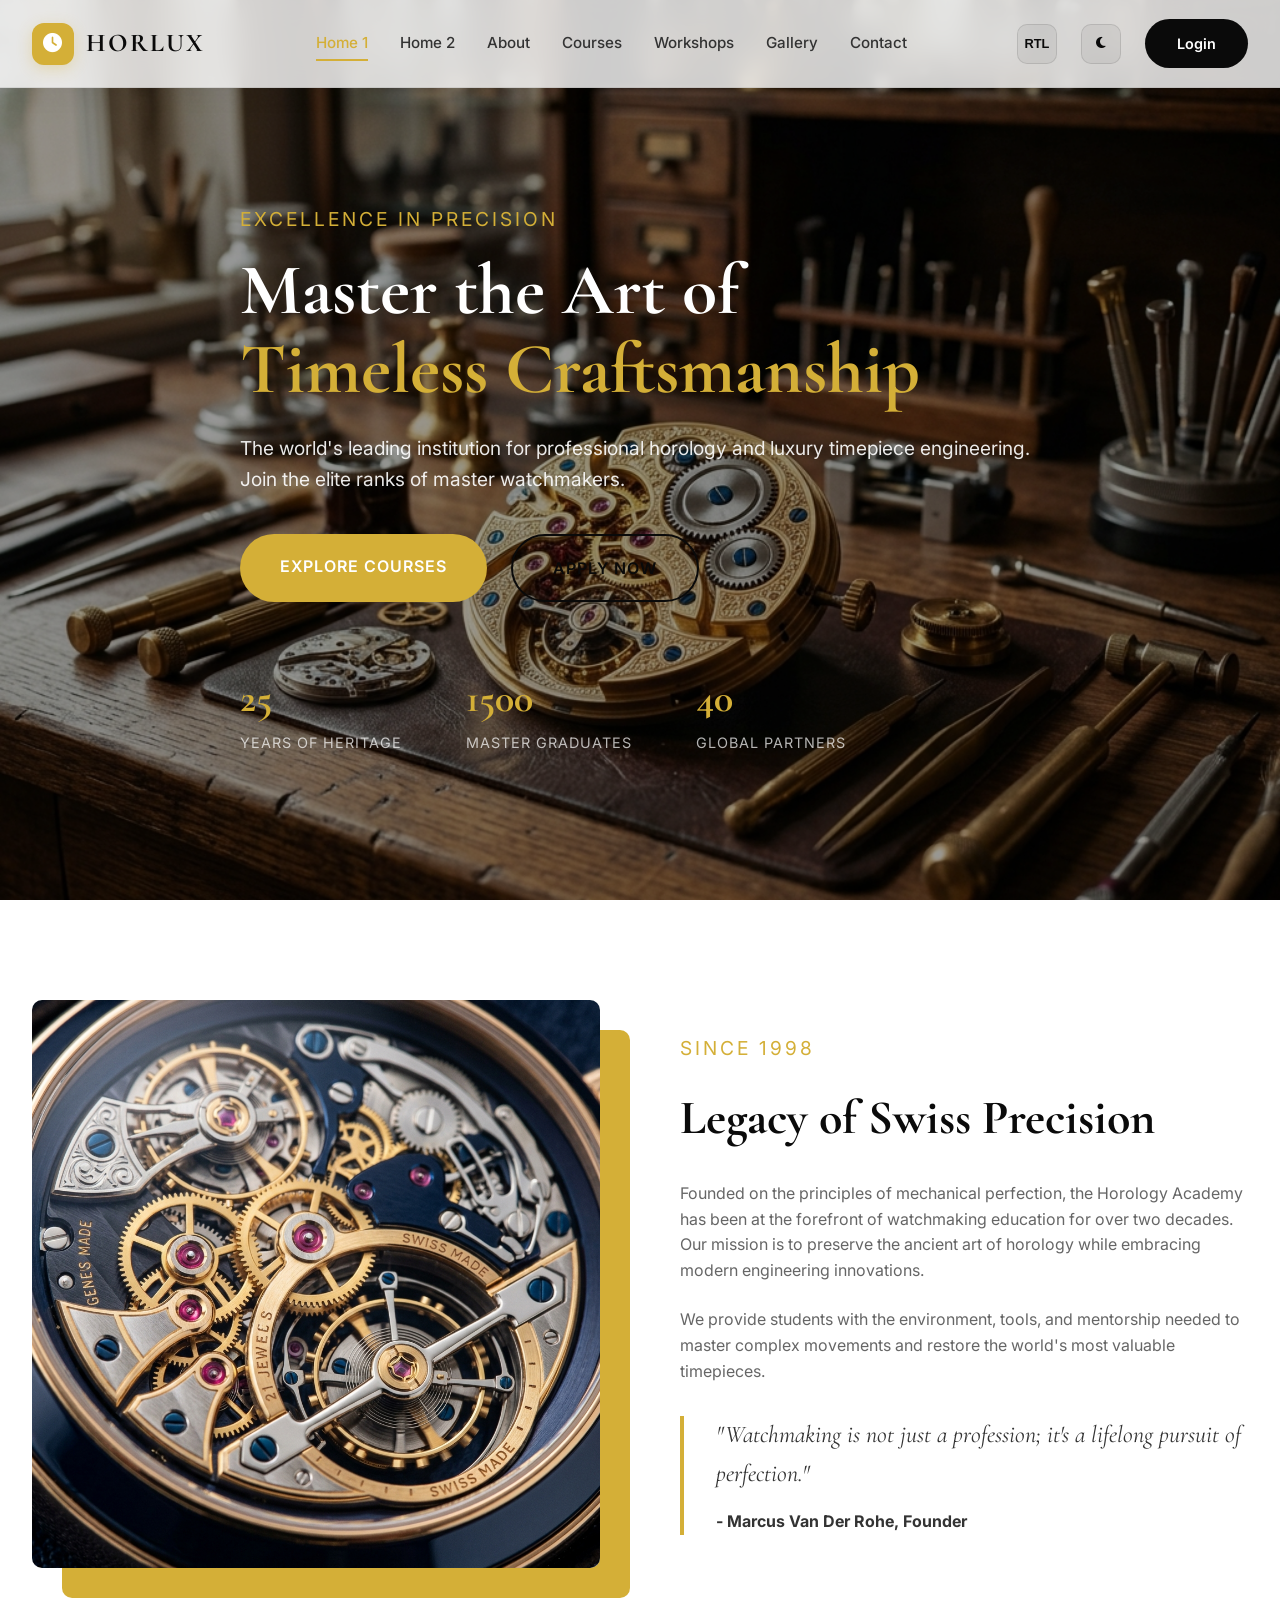
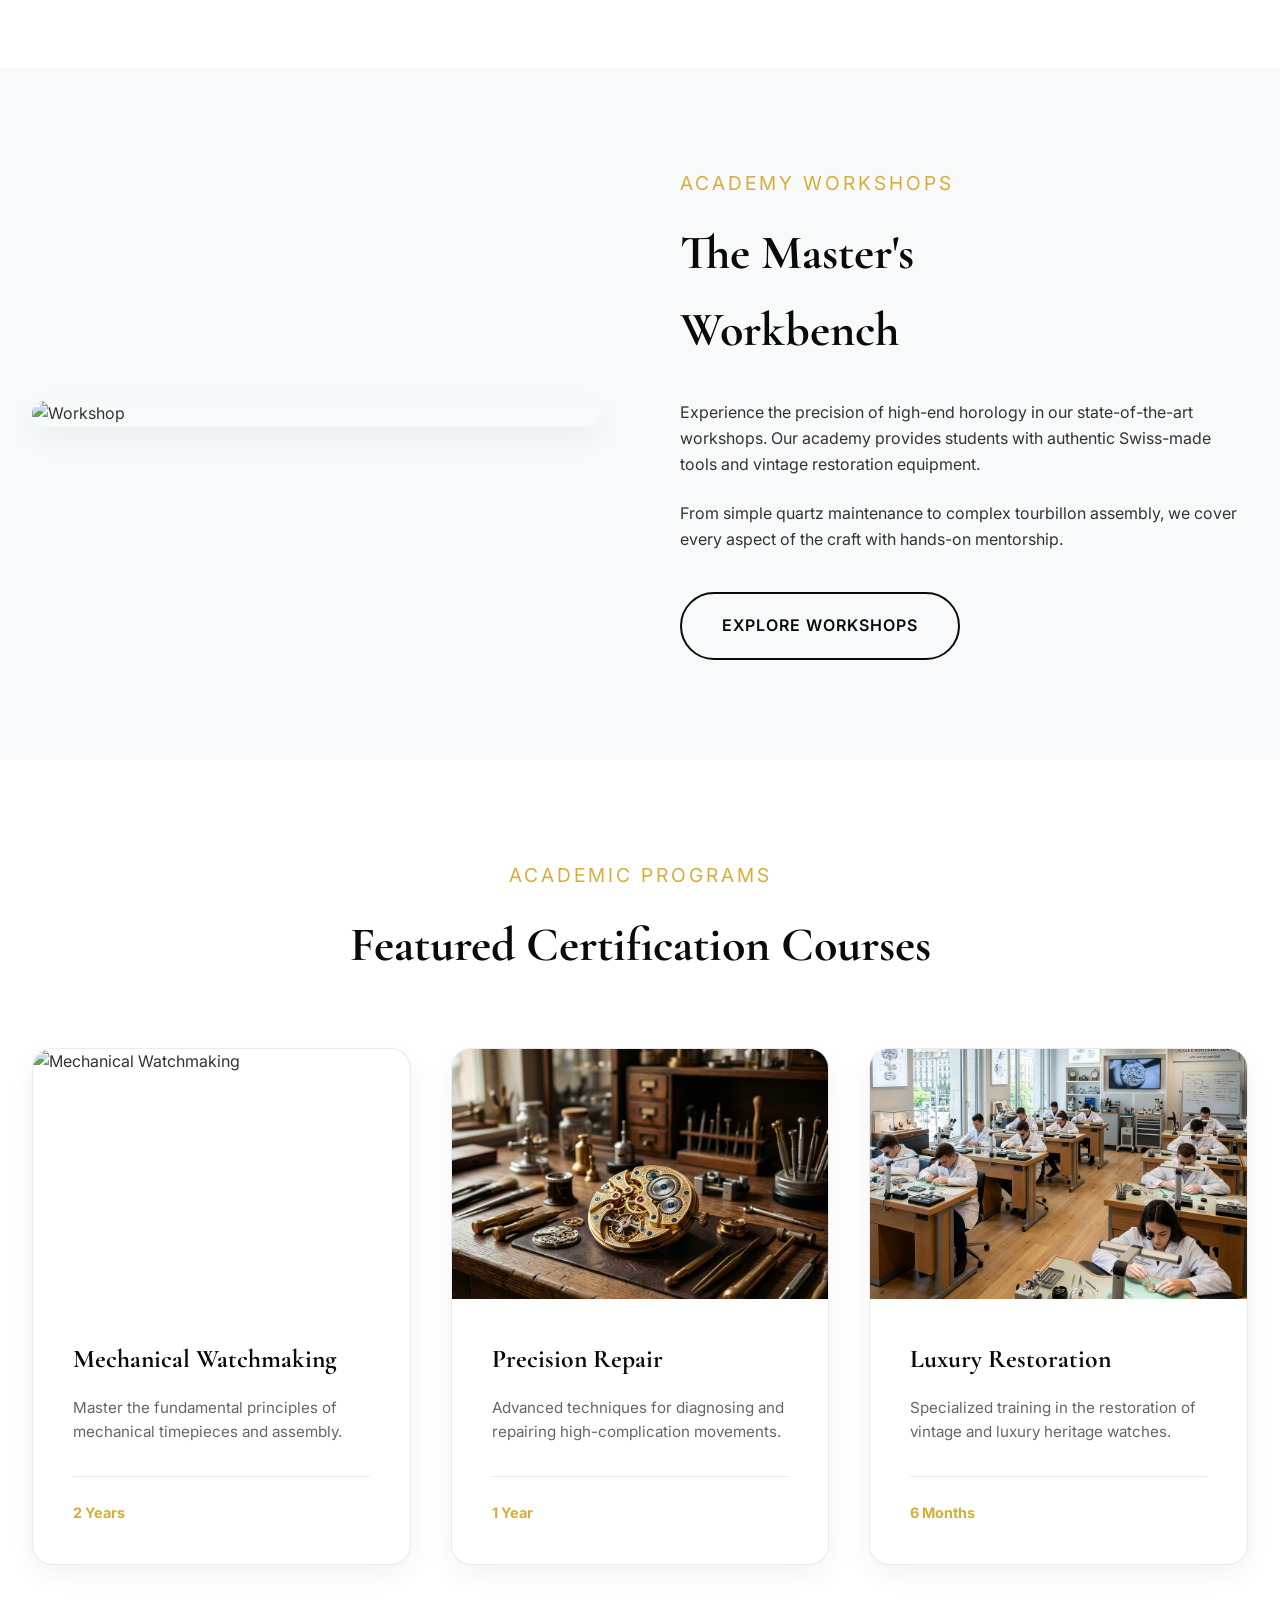
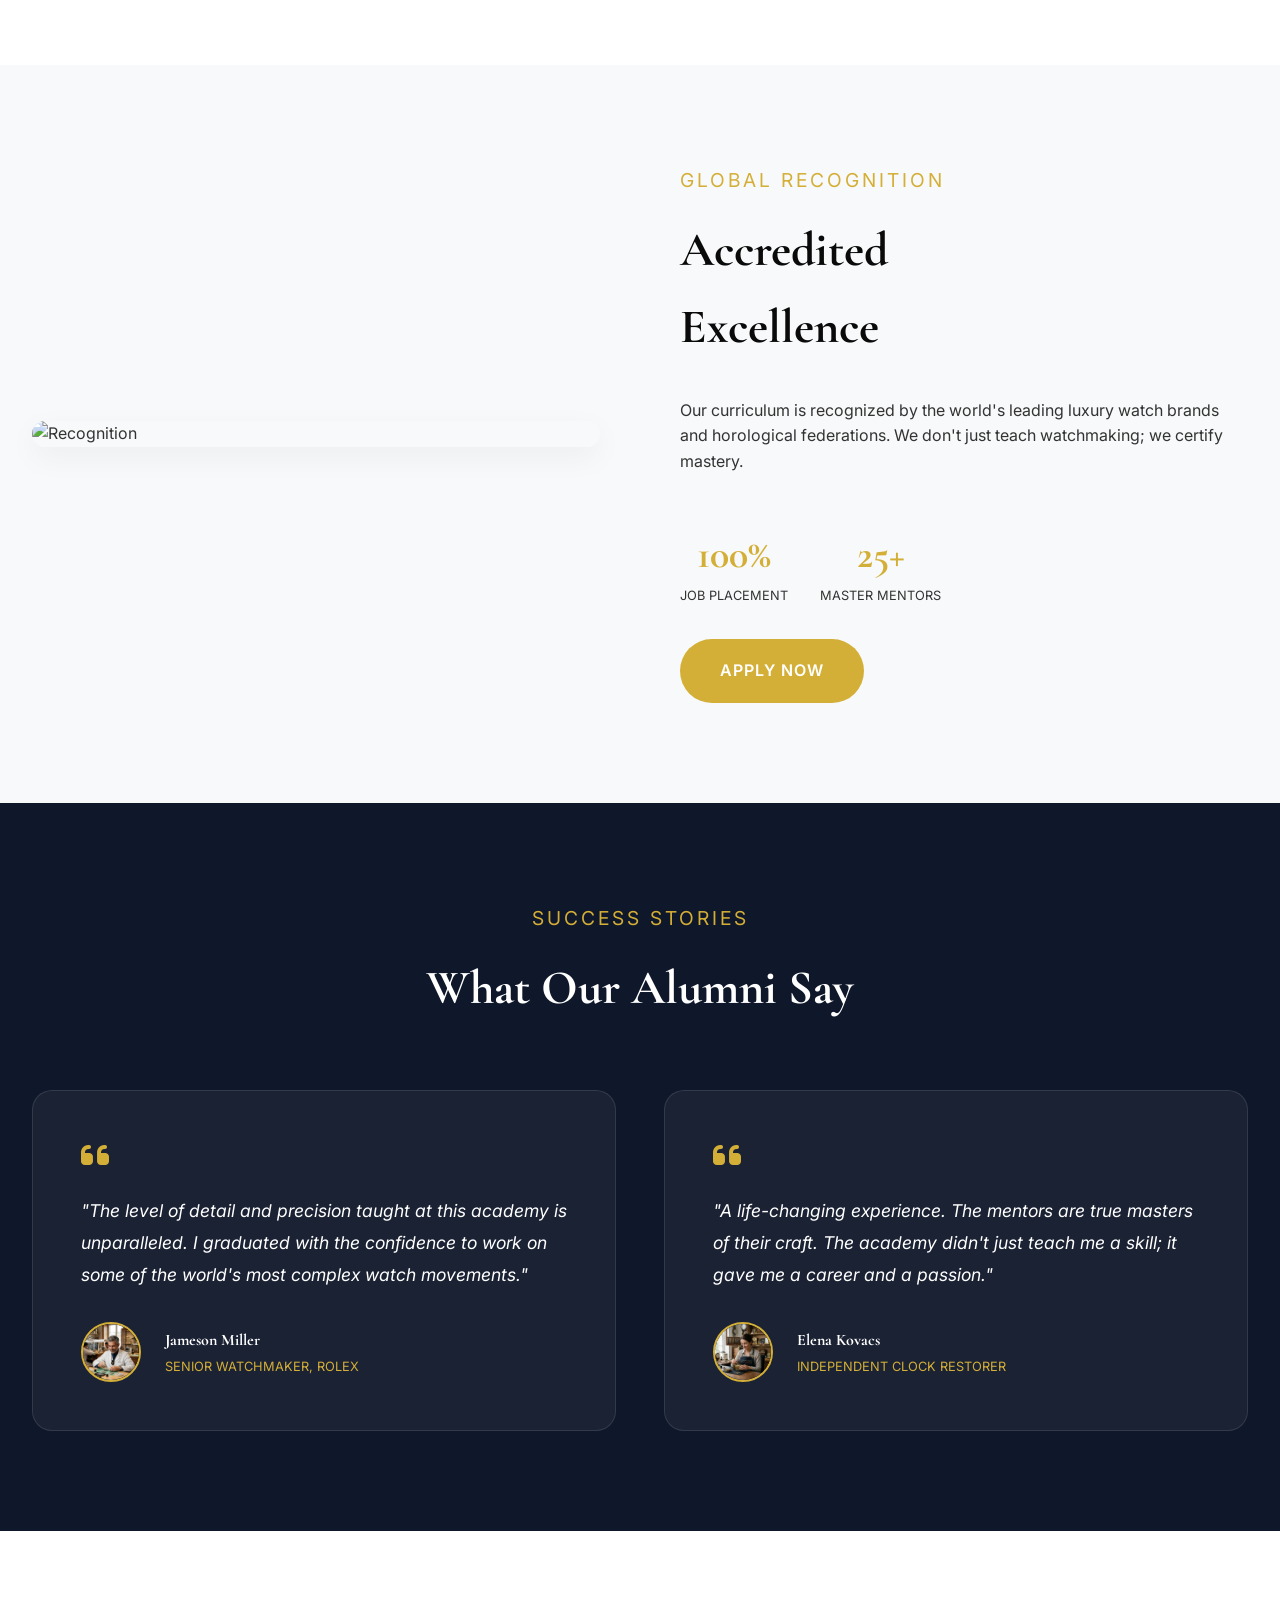
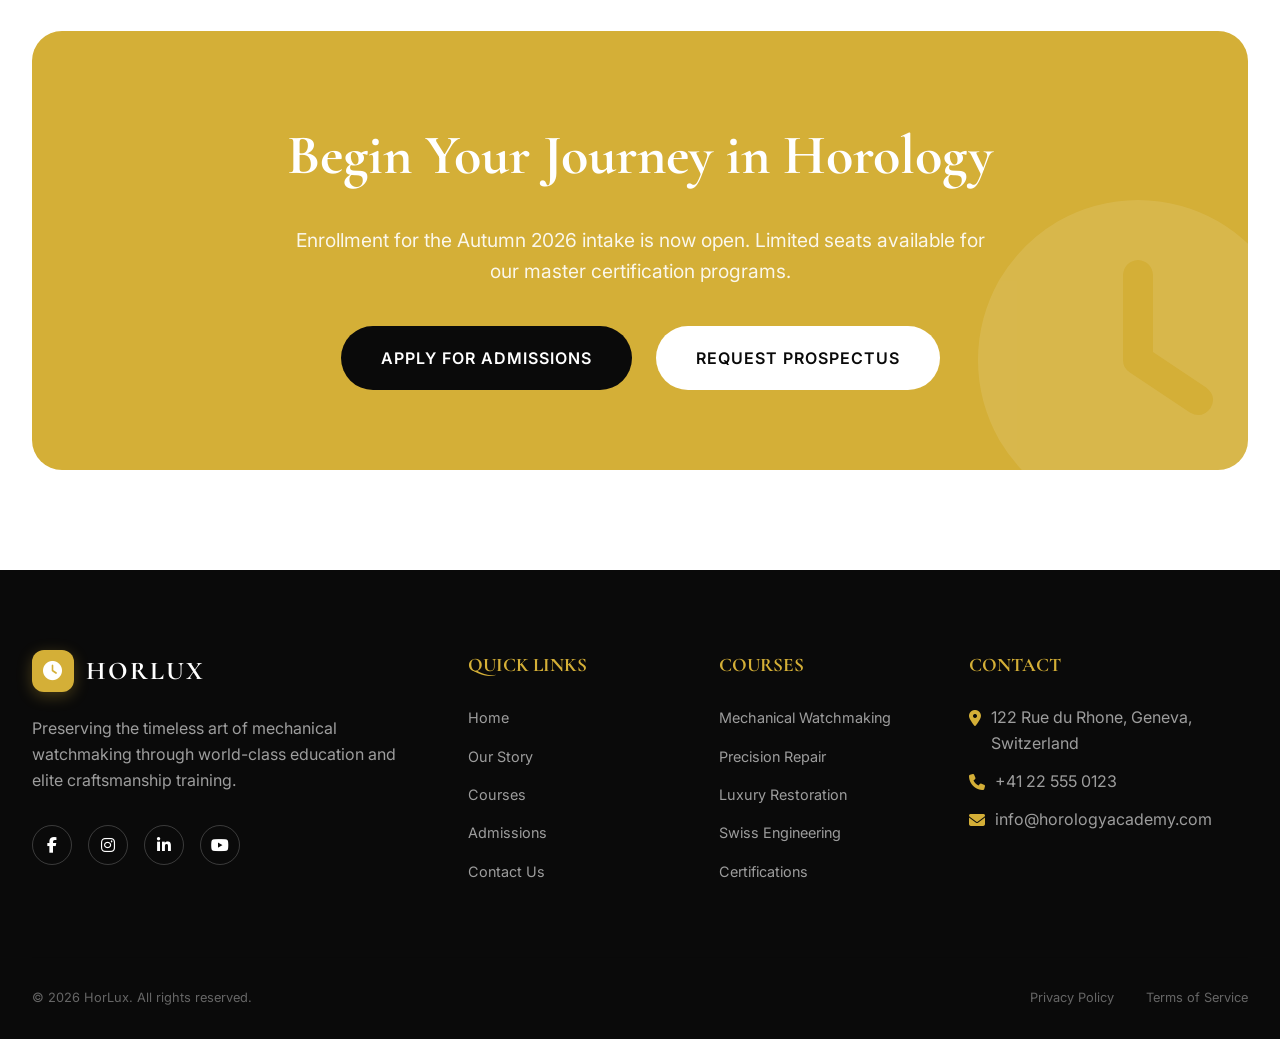
==== index.html @ 9013b86f "first commit" ====
<!DOCTYPE html>
<html lang="en" dir="ltr">

<head>
    <meta charset="UTF-8">
    <meta name="viewport" content="width=device-width, initial-scale=1.0">
    <title>HorLux | Luxury Watchmaking School</title>
    <meta name="description"
        content="Master the art of watchmaking at the world's most prestigious horology academy. Professional courses in mechanical watchmaking and restoration.">

    <!-- Google Fonts -->
    <link
        href="https://fonts.googleapis.com/css2?family=Cormorant+Garamond:wght@400;600;700&family=Inter:wght@300;400;500;600;700&display=swap"
        rel="stylesheet">

    <!-- Font Awesome -->
    <link rel="stylesheet" href="https://cdnjs.cloudflare.com/ajax/libs/font-awesome/6.4.0/css/all.min.css">

    <!-- Custom CSS -->
    <link rel="stylesheet" href="assets/css/style.css">
    <link rel="stylesheet" href="assets/css/dark-mode.css">
    <link rel="stylesheet" href="assets/css/rtl.css">
</head>

<body>

    <!-- Header -->
    <header class="header">
        <div class="container nav-container">
            <a href="index.html" class="logo">
                <div class="logo-icon"><i class="fas fa-clock"></i></div>
                <span>HorLux</span>
            </a>

            <nav class="nav-menu">
                <a href="index.html" class="nav-link active">Home 1</a>
                <a href="pages/home-2.html" class="nav-link">Home 2</a>
                <a href="pages/about.html" class="nav-link">About</a>
                <a href="pages/courses.html" class="nav-link">Courses</a>
                <a href="pages/workshops.html" class="nav-link">Workshops</a>
                <a href="pages/gallery.html" class="nav-link">Gallery</a>
                <a href="pages/contact.html" class="nav-link">Contact</a>
            </nav>

            <div class="nav-actions">
                <button class="rtl-toggle">RTL</button>
                <button class="theme-toggle"><i class="fas fa-moon"></i></button>
                <a href="pages/login.html" class="login-btn">Login</a>
                <button class="mobile-toggle"><i class="fas fa-bars"></i></button>
            </div>
        </div>
    </header>

    <!-- Hero Section -->
    <section class="hero">
        <img src="assets/images/hero-home-1.png" alt="Watchmaking Workshop" class="hero-bg">
        <div class="container">
            <div class="hero-content fade-in">
                <span class="hero-tagline">Excellence in Precision</span>
                <h1 class="hero-title">Master the Art of <br><span style="color: var(--primary-gold);">Timeless
                        Craftsmanship</span></h1>
                <p class="hero-subtitle">The world's leading institution for professional horology and luxury timepiece
                    engineering. Join the elite ranks of master watchmakers.</p>
                <div class="hero-btns">
                    <a href="pages/courses.html" class="btn btn-primary">Explore Courses</a>
                    <a href="pages/admissions.html" class="btn btn-outline">Apply Now</a>
                </div>

                <div class="hero-counters">
                    <div class="counter-item">
                        <span class="counter-num" data-target="25">0</span>
                        <span class="counter-label">Years of Heritage</span>
                    </div>
                    <div class="counter-item">
                        <span class="counter-num" data-target="1500">0</span>
                        <span class="counter-label">Master Graduates</span>
                    </div>
                    <div class="counter-item">
                        <span class="counter-num" data-target="40">0</span>
                        <span class="counter-label">Global Partners</span>
                    </div>
                </div>
            </div>
        </div>
    </section>

    <!-- About Academy -->
    <section class="about-academy">
        <div class="container">
            <div class="split-grid">
                <div data-reveal class="split-col-img">
                    <img src="assets/images/about-img.png" alt="Watch Movement"
                        style="border-radius: 10px; box-shadow: 30px 30px 0 var(--primary-gold);">
                </div>
                <div data-reveal class="split-col-content">
                    <span class="hero-tagline" style="color: var(--primary-gold);">Since 1998</span>
                    <h2 style="font-size: 3rem; margin-bottom: 1.5rem;">Legacy of Swiss Precision</h2>
                    <p style="margin-bottom: 1.5rem; color: var(--text-muted);">Founded on the principles of mechanical
                        perfection, the Horology Academy has been at the forefront of watchmaking education for over two
                        decades. Our mission is to preserve the ancient art of horology while embracing modern
                        engineering innovations.</p>
                    <p style="margin-bottom: 2rem; color: var(--text-muted);">We provide students with the environment,
                        tools, and mentorship needed to master complex movements and restore the world's most valuable
                        timepieces.</p>
                    <div
                        style="display: flex; gap: 2rem; border-left: 4px solid var(--primary-gold); padding-left: 2rem;">
                        <div>
                            <p style="font-style: italic; font-family: 'Cormorant Garamond', serif; font-size: 1.5rem;">
                                "Watchmaking is not just a profession; it's a lifelong pursuit of perfection."</p>
                            <p style="font-weight: 700; margin-top: 1rem;">- Marcus Van Der Rohe, Founder</p>
                        </div>
                    </div>
                </div>
            </div>
        </div>
    </section>

    <!-- Workshop Grid 1 -->
    <section style="background: var(--bg-section);">
        <div class="container">
            <div class="split-grid">
                <div data-reveal class="split-col-img">
                    <img src="https://images.pexels.com/photos/15916190/pexels-photo-15916190.jpeg" alt="Workshop"
                        style="border-radius: 20px; box-shadow: var(--card-shadow);">
                </div>
                <div data-reveal class="split-col-content">
                    <span class="hero-tagline">Academy Workshops</span>
                    <h2 style="font-size: 3rem; margin-bottom: 2rem;">The Master's <br>Workbench</h2>
                    <p style="margin-bottom: 1.5rem;">Experience the precision of high-end horology in our
                        state-of-the-art workshops. Our academy provides students with authentic Swiss-made tools and
                        vintage restoration equipment.</p>
                    <p style="margin-bottom: 2.5rem;">From simple quartz maintenance to complex tourbillon assembly, we
                        cover every aspect of the craft with hands-on mentorship.</p>
                    <a href="pages/workshops.html" class="btn btn-outline">Explore Workshops</a>
                </div>
            </div>
        </div>
    </section>

    <!-- Featured Courses -->
    <section class="courses-section">
        <div class="container">
            <div style="text-align: center; margin-bottom: 4rem;">
                <span class="hero-tagline">Academic Programs</span>
                <h2 style="font-size: 3rem;">Featured Certification Courses</h2>
            </div>

            <div style="display: grid; grid-template-columns: repeat(3, 1fr); gap: 2.5rem;">
                <!-- Course 1 -->
                <div class="course-card" data-reveal>
                    <div style="height: 250px; overflow: hidden;">
                        <img src="https://images.pexels.com/photos/8327876/pexels-photo-8327876.jpeg"
                            alt="Mechanical Watchmaking">
                    </div>
                    <div class="course-info">
                        <h3 class="course-title">Mechanical Watchmaking</h3>
                        <p class="course-desc">Master the fundamental principles of mechanical timepieces and assembly.
                        </p>
                        <div class="course-meta">
                            <span class="course-duration">2 Years</span>
                            <a href="#" class="learn-more">Learn More <i class="fas fa-arrow-right"></i></a>
                        </div>
                    </div>
                </div>

                <!-- Course 2 -->
                <div class="course-card" data-reveal>
                    <div style="height: 250px; overflow: hidden;">
                        <img src="assets/images/hero-home-1.png" alt="Precision Repair">
                    </div>
                    <div class="course-info">
                        <h3 class="course-title">Precision Repair</h3>
                        <p class="course-desc">Advanced techniques for diagnosing and repairing high-complication
                            movements.</p>
                        <div class="course-meta">
                            <span class="course-duration">1 Year</span>
                            <a href="#" class="learn-more">Learn More <i class="fas fa-arrow-right"></i></a>
                        </div>
                    </div>
                </div>

                <!-- Course 3 -->
                <div class="course-card" data-reveal>
                    <div style="height: 250px; overflow: hidden;">
                        <img src="assets/images/workshop-preview.png" alt="Luxury Restoration">
                    </div>
                    <div class="course-info">
                        <h3 class="course-title">Luxury Restoration</h3>
                        <p class="course-desc">Specialized training in the restoration of vintage and luxury heritage
                            watches.</p>
                        <div class="course-meta">
                            <span class="course-duration">6 Months</span>
                            <a href="#" class="learn-more">Learn More <i class="fas fa-arrow-right"></i></a>
                        </div>
                    </div>
                </div>
            </div>
        </div>
    </section>

    <!-- Workshop Preview (Accredited Excellence) -->
    <section class="workshop-preview" style="background: var(--bg-section);">
        <div class="container">
            <div class="split-grid">
                <div data-reveal class="split-col-content">
                    <span class="hero-tagline">Global Recognition</span>
                    <h2 style="font-size: 3rem; margin-bottom: 2rem;">Accredited <br>Excellence</h2>
                    <p style="margin-bottom: 1.5rem;">Our curriculum is recognized by the world's leading luxury watch
                        brands and horological federations. We don't just teach watchmaking; we certify mastery.</p>
                    <div style="display: flex; gap: 2rem; margin-top: 3rem;">
                        <div style="text-align: center;">
                            <h3 style="color: var(--primary-gold); font-size: 2.5rem;">100%</h3>
                            <p style="font-size: 0.8rem; text-transform: uppercase;">Job Placement</p>
                        </div>
                        <div style="text-align: center;">
                            <h3 style="color: var(--primary-gold); font-size: 2.5rem;">25+</h3>
                            <p style="font-size: 0.8rem; text-transform: uppercase;">Master Mentors</p>
                        </div>
                    </div>
                    <a href="pages/admissions.html" class="btn btn-primary" style="margin-top: 2rem;">Apply Now</a>
                </div>
                <div data-reveal class="split-col-img">
                    <img src="https://images.pexels.com/photos/8327524/pexels-photo-8327524.jpeg" alt="Recognition"
                        style="border-radius: 20px; box-shadow: var(--card-shadow);">
                </div>
            </div>
        </div>
    </section>

    <!-- Testimonials -->
    <section class="testimonials" style="background: var(--deep-navy); color: white;">
        <div class="container">
            <div style="text-align: center; margin-bottom: 4rem;">
                <span class="hero-tagline" style="color: var(--primary-gold);">Success Stories</span>
                <h2 style="font-size: 3rem; color: white;">What Our Alumni Say</h2>
            </div>

            <div style="display: grid; grid-template-columns: repeat(2, 1fr); gap: 3rem;" class="mobile-stack">
                <div data-reveal
                    style="background: rgba(255,255,255,0.05); padding: 3rem; border-radius: 20px; border: 1px solid rgba(255,255,255,0.1);">
                    <i class="fas fa-quote-left"
                        style="font-size: 2rem; color: var(--primary-gold); margin-bottom: 1.5rem;"></i>
                    <p style="font-size: 1.1rem; line-height: 1.8; margin-bottom: 2rem; font-style: italic;">"The level
                        of detail and precision taught at this academy is unparalleled. I graduated with the confidence
                        to work on some of the world's most complex watch movements."</p>
                    <div style="display: flex; align-items: center; gap: 1.5rem;">
                        <img src="assets/images/alumni_jameson_miller.png" alt="Jameson Miller"
                            style="width: 60px; height: 60px; border-radius: 50%; object-fit: cover; border: 2px solid var(--primary-gold);">
                        <div>
                            <h4 style="color: white; margin-bottom: 0.2rem;">Jameson Miller</h4>
                            <p style="color: var(--primary-gold); font-size: 0.8rem; text-transform: uppercase;">Senior
                                Watchmaker, Rolex</p>
                        </div>
                    </div>
                </div>

                <div data-reveal
                    style="background: rgba(255,255,255,0.05); padding: 3rem; border-radius: 20px; border: 1px solid rgba(255,255,255,0.1);">
                    <i class="fas fa-quote-left"
                        style="font-size: 2rem; color: var(--primary-gold); margin-bottom: 1.5rem;"></i>
                    <p style="font-size: 1.1rem; line-height: 1.8; margin-bottom: 2rem; font-style: italic;">"A
                        life-changing experience. The mentors are true masters of their craft. The academy didn't just
                        teach me a skill; it gave me a career and a passion."</p>
                    <div style="display: flex; align-items: center; gap: 1.5rem;">
                        <img src="assets/images/alumni_elena_kovacs.png" alt="Elena Kovacs"
                            style="width: 60px; height: 60px; border-radius: 50%; object-fit: cover; border: 2px solid var(--primary-gold);">
                        <div>
                            <h4 style="color: white; margin-bottom: 0.2rem;">Elena Kovacs</h4>
                            <p style="color: var(--primary-gold); font-size: 0.8rem; text-transform: uppercase;">
                                Independent Clock Restorer</p>
                        </div>
                    </div>
                </div>
            </div>
        </div>
    </section>

    <!-- CTA Section -->
    <section class="cta-section">
        <div class="container">
            <div
                style="background: var(--primary-gold); padding: 5rem; border-radius: 30px; text-align: center; color: white; position: relative; overflow: hidden;">
                <div style="position: relative; z-index: 1;">
                    <h2 style="font-size: 3.5rem; margin-bottom: 1.5rem; color: white;">Begin Your Journey in Horology
                    </h2>
                    <p
                        style="font-size: 1.2rem; margin-bottom: 2.5rem; opacity: 0.9; max-width: 700px; margin-left: auto; margin-right: auto;">
                        Enrollment for the Autumn 2026 intake is now open. Limited seats available for our master
                        certification programs.</p>
                    <div style="display: flex; gap: 1.5rem; justify-content: center; flex-wrap: wrap;">
                        <a href="pages/admissions.html" class="btn"
                            style="background: var(--primary-black); color: white; min-width: 250px;">Apply for
                            Admissions</a>
                        <a href="pages/contact.html" class="btn"
                            style="background: white; color: var(--primary-black); min-width: 250px;">Request
                            Prospectus</a>
                    </div>
                </div>
                <!-- Decorative element -->
                <i class="fas fa-clock"
                    style="position: absolute; right: -50px; bottom: -50px; font-size: 20rem; opacity: 0.1; color: white;"></i>
            </div>
        </div>
    </section>

    <!-- Footer -->
    <footer class="footer">
        <div class="container">
            <div class="footer-grid">
                <div>
                    <div class="logo footer-logo" style="color: white;">
                        <div class="logo-icon"><i class="fas fa-clock"></i></div>
                        <span>HorLux</span>
                    </div>
                    <p class="footer-desc">Preserving the timeless art of mechanical watchmaking through world-class
                        education and elite craftsmanship training.</p>
                    <div class="footer-socials">
                        <a href="#" class="social-icon"><i class="fab fa-facebook-f"></i></a>
                        <a href="#" class="social-icon"><i class="fab fa-instagram"></i></a>
                        <a href="#" class="social-icon"><i class="fab fa-linkedin-in"></i></a>
                        <a href="#" class="social-icon"><i class="fab fa-youtube"></i></a>
                    </div>
                </div>

                <div>
                    <h4 class="footer-title">Quick Links</h4>
                    <ul class="footer-links">
                        <li><a href="index.html">Home</a></li>
                        <li><a href="pages/about.html">Our Story</a></li>
                        <li><a href="pages/courses.html">Courses</a></li>
                        <li><a href="pages/admissions.html">Admissions</a></li>
                        <li><a href="pages/contact.html">Contact Us</a></li>
                    </ul>
                </div>

                <div>
                    <h4 class="footer-title">Courses</h4>
                    <ul class="footer-links">
                        <li><a href="#">Mechanical Watchmaking</a></li>
                        <li><a href="#">Precision Repair</a></li>
                        <li><a href="#">Luxury Restoration</a></li>
                        <li><a href="#">Swiss Engineering</a></li>
                        <li><a href="#">Certifications</a></li>
                    </ul>
                </div>

                <div>
                    <h4 class="footer-title">Contact</h4>
                    <ul class="footer-links" style="color: rgba(255,255,255,0.6);">
                        <li style="display: flex; gap: 10px; align-items: flex-start;"><i class="fas fa-map-marker-alt"
                                style="color: var(--primary-gold); margin-top: 5px;"></i> 122 Rue du Rhone, Geneva,
                            <br>Switzerland
                        </li>
                        <li style="display: flex; gap: 10px; align-items: center;"><i class="fas fa-phone"
                                style="color: var(--primary-gold);"></i> +41 22 555 0123</li>
                        <li style="display: flex; gap: 10px; align-items: center;"><i class="fas fa-envelope"
                                style="color: var(--primary-gold);"></i> info@horologyacademy.com</li>
                    </ul>
                </div>
            </div>

            <div class="footer-bottom">
                <p>&copy; 2026 HorLux. All rights reserved.</p>
                <div style="display: flex; gap: 2rem;">
                    <a href="#">Privacy Policy</a>
                    <a href="#">Terms of Service</a>
                </div>
            </div>
        </div>
    </footer>

    <!-- Scripts -->
    <script src="assets/js/main.js"></script>
</body>

</html>
---- assets/css/style.css ----
/* 
  Watchmaking School & HorLux
  Main Stylesheet
*/

:root {
    --primary-gold: #D4AF37;
    --primary-black: #0A0A0A;
    --primary-silver: #C0C0C0;
    --primary-white: #FFFFFF;
    --deep-navy: #0F172A;
    
    /* Theme Variables - Light Mode (Default) */
    --bg-body: #FFFFFF;
    --bg-section: #F8F9FA;
    --bg-card: #FFFFFF;
    --bg-header: rgba(255, 255, 255, 0.8);
    --bg-footer: #0A0A0A; /* We'll keep footer dark for premium look, or switch if user insists. Let's make it slightly adaptive. */
    --text-main: #333333;
    --text-heading: #0A0A0A;
    --text-muted: #666666;
    --border-color: rgba(0, 0, 0, 0.08);
    --card-shadow: 0 10px 30px rgba(0, 0, 0, 0.05);
    
    --transition-smooth: all 0.4s cubic-bezier(0.4, 0, 0.2, 1);
}

* {
    margin: 0;
    padding: 0;
    box-sizing: border-box;
}

html {
    scroll-behavior: smooth;
    overflow-x: hidden;
}

body {
    font-family: 'Inter', sans-serif;
    color: var(--text-main);
    background-color: var(--bg-body);
    line-height: 1.6;
    overflow-x: hidden;
    transition: background-color 0.4s ease, color 0.4s ease;
}

h1, h2, h3, h4, h5, h6 {
    font-family: 'Cormorant Garamond', serif;
    font-weight: 700;
    color: var(--text-heading);
    transition: color 0.4s ease;
}

a {
    text-decoration: none;
    color: inherit;
    transition: var(--transition-smooth);
}

ul {
    list-style: none;
}

img {
    max-width: 100%;
    display: block;
}

/* --- Layout Components --- */

.container {
    max-width: 1280px;
    margin: 0 auto;
    padding: 0 2rem;
}

section {
    padding: 100px 0;
}

.split-grid {
    display: grid;
    grid-template-columns: 1fr 1fr;
    gap: 5rem;
    align-items: center;
}

.grid-3 {
    display: grid;
    grid-template-columns: repeat(3, 1fr);
    gap: 2rem;
}

.split-col-img {
    order: 0;
}

.split-col-content {
    order: 1;
}

/* --- Navigation --- */

.header {
    position: fixed;
    top: 0;
    left: 0;
    width: 100%;
    z-index: 1000;
    transition: var(--transition-smooth);
    padding: 1.2rem 0;
    background: var(--bg-header);
    backdrop-filter: blur(15px);
    -webkit-backdrop-filter: blur(15px);
    border-bottom: 1px solid var(--border-color);
    box-shadow: 0 4px 30px rgba(0, 0, 0, 0.05);
}

.header.scrolled {
    padding: 0.8rem 0;
    background: var(--bg-header);
    box-shadow: 0 10px 30px rgba(0, 0, 0, 0.1);
}

.nav-container {
    display: flex;
    justify-content: space-between;
    align-items: center;
}

.logo {
    display: flex;
    align-items: center;
    gap: 12px;
    font-family: 'Cormorant Garamond', serif;
    font-size: 1.6rem;
    font-weight: 700;
    color: var(--text-heading);
    text-decoration: none;
    text-transform: uppercase;
    letter-spacing: 2px;
    transition: var(--transition-smooth);
}

.logo-icon {
    width: 42px;
    height: 42px;
    background: var(--primary-gold);
    border-radius: 12px; /* Modern squircle */
    display: flex;
    align-items: center;
    justify-content: center;
    color: white;
    font-size: 1.2rem;
    box-shadow: 0 4px 15px rgba(212, 175, 55, 0.3);
}

.nav-menu {
    display: flex;
    gap: 2rem;
    align-items: center;
}

.nav-link {
    text-decoration: none;
    color: var(--text-main);
    font-weight: 500;
    font-size: 0.95rem;
    transition: var(--transition-smooth);
    position: relative;
    padding: 5px 0;
}

.header.scrolled .nav-link {
    color: var(--text-heading);
}

body.dark-mode .header.scrolled .nav-link,
body.dark-mode .nav-link {
    color: var(--text-heading);
}

.nav-link:hover, .nav-link.active {
    color: var(--primary-gold) !important;
}

.nav-link::after {
    content: '';
    position: absolute;
    bottom: 0;
    left: 0;
    width: 0;
    height: 2px;
    background: var(--primary-gold);
    transition: var(--transition-smooth);
}

.nav-link:hover::after, .nav-link.active::after {
    width: 100%;
}

.nav-actions {
    display: flex;
    align-items: center;
    gap: 1.5rem;
}

.theme-toggle, .rtl-toggle {
    background: rgba(0, 0, 0, 0.05);
    border: 1px solid rgba(0, 0, 0, 0.1);
    width: 40px;
    height: 40px;
    border-radius: 10px;
    cursor: pointer;
    display: flex;
    align-items: center;
    justify-content: center;
    transition: var(--transition-smooth);
    color: var(--text-heading);
    font-weight: 600;
    font-size: 0.8rem;
}

.header.scrolled .theme-toggle,
.header.scrolled .rtl-toggle {
    color: var(--text-heading);
    border-color: var(--border-color);
}

body.dark-mode .theme-toggle, 
body.dark-mode .rtl-toggle {
    background: rgba(255, 255, 255, 0.05);
    border: 1px solid rgba(255, 255, 255, 0.1);
    color: var(--primary-white);
}

.theme-toggle:hover, .rtl-toggle:hover {
    background: var(--primary-gold);
    color: white;
    border-color: var(--primary-gold);
}

.login-btn {
    padding: 0.8rem 2rem;
    background: var(--text-heading);
    color: var(--bg-body);
    border-radius: 50px;
    font-weight: 600;
    font-size: 0.9rem;
    position: relative;
    overflow: hidden;
    z-index: 1;
}

.login-btn::before {
    content: '';
    position: absolute;
    top: 0;
    left: -100%;
    width: 100%;
    height: 100%;
    background: var(--primary-gold);
    transition: var(--transition-smooth);
    z-index: -1;
}

.login-btn:hover::before {
    left: 0;
}

/* --- Hero Section --- */

.hero {
    min-height: 100vh;
    display: flex;
    align-items: center;
    position: relative;
    overflow: hidden;
    padding: 120px 0 60px; /* Better spacing for header and mobile */
}

/* For pages with shorter heroes */
section.hero[style*="height: 60vh"] {
    min-height: 60vh;
    height: auto !important;
}

.hero-bg {
    position: absolute;
    top: 0;
    left: 0;
    width: 100%;
    height: 100%;
    object-fit: cover;
    z-index: -1;
    filter: brightness(0.6);
}

.hero-content {
    max-width: 800px;
}

.hero-tagline {
    font-size: 1.2rem;
    color: var(--primary-gold);
    margin-bottom: 1rem;
    display: block;
    text-transform: uppercase;
    letter-spacing: 3px;
}

.hero-title {
    font-size: 4.5rem;
    line-height: 1.1;
    margin-bottom: 1.5rem;
    color: white; /* Force white on darkened background */
    overflow-wrap: break-word;
    word-wrap: break-word;
}

.hero-subtitle {
    font-size: 1.2rem;
    margin-bottom: 2.5rem;
    color: rgba(255, 255, 255, 0.9); /* More opaque white */
}

.hero-btns {
    display: flex;
    gap: 1.5rem;
}

.btn {
    padding: 1.2rem 2.5rem;
    border-radius: 50px;
    font-weight: 600;
    text-transform: uppercase;
    letter-spacing: 1px;
    transition: var(--transition-smooth);
    display: inline-block;
    cursor: pointer;
}

.btn-primary {
    background: var(--primary-gold);
    color: white;
}

.btn-primary:hover {
    background: var(--text-heading);
    color: var(--bg-body);
    transform: translateY(-5px);
    box-shadow: 0 10px 20px rgba(0,0,0,0.1);
}

.btn-outline {
    border: 2px solid var(--text-heading);
    color: var(--text-heading);
}

.btn-outline:hover {
    background: var(--text-heading);
    color: var(--bg-body);
    transform: translateY(-5px);
}

/* --- Form Elements --- */
input, textarea, select {
    background: var(--bg-card);
    border: 1px solid var(--border-color);
    color: var(--text-main);
    padding: 1rem;
    border-radius: 10px;
    font-family: inherit;
    transition: var(--transition-smooth);
}

input:focus, textarea:focus {
    outline: none;
    border-color: var(--primary-gold);
}

label {
    color: var(--text-heading);
    font-weight: 600;
}

/* --- Counters --- */
.hero-counters {
    display: flex;
    gap: 4rem;
    margin-top: 4rem;
}

.counter-item {
    text-align: left;
}

.counter-num {
    display: block;
    font-size: 2.5rem;
    font-weight: 700;
    color: var(--primary-gold);
    font-family: 'Cormorant Garamond', serif;
}

.counter-label {
    font-size: 0.9rem;
    text-transform: uppercase;
    letter-spacing: 1px;
    color: rgba(255, 255, 255, 0.7);
}

/* --- Course Cards --- */
.course-card {
    background: var(--bg-card);
    border-radius: 20px;
    overflow: hidden;
    box-shadow: var(--card-shadow);
    transition: var(--transition-smooth);
    border: 1px solid var(--border-color);
}

.course-card:hover {
    transform: translateY(-10px);
    box-shadow: 0 20px 40px rgba(0, 0, 0, 0.1);
}

.course-card img {
    width: 100%;
    height: 100%;
    object-fit: cover;
    transition: 0.6s cubic-bezier(0.4, 0, 0.2, 1);
}

.course-card:hover img {
    transform: scale(1.1);
}

.course-info {
    padding: 2.5rem;
}

.course-title {
    font-size: 1.6rem;
    margin-bottom: 1rem;
    font-family: 'Cormorant Garamond', serif;
}

.course-desc {
    color: var(--text-muted);
    font-size: 0.95rem;
    line-height: 1.6;
    margin-bottom: 2rem;
}

.course-meta {
    display: flex;
    justify-content: space-between;
    align-items: center;
    border-top: 1px solid var(--border-color);
    padding-top: 1.5rem;
}

.course-duration {
    font-weight: 700;
    color: var(--primary-gold);
    font-size: 0.9rem;
}

.learn-more {
    color: var(--primary-black);
    font-weight: 600;
    text-decoration: none;
    font-size: 0.9rem;
    display: flex;
    align-items: center;
    gap: 8px;
    opacity: 0;
    transform: translateX(-15px);
    transition: 0.4s cubic-bezier(0.4, 0, 0.2, 1);
}

.course-card:hover .learn-more {
    opacity: 1;
    transform: translateX(0);
}

.learn-more i {
    transition: var(--transition-smooth);
}

.learn-more:hover i {
    transform: translateX(5px);
}

/* --- Footer --- */

.footer {
    background: var(--bg-footer);
    padding: 80px 0 30px;
    color: var(--primary-white);
    transition: background-color 0.4s ease;
}

.footer-grid {
    display: grid;
    grid-template-columns: 2fr 1fr 1fr 1.5fr;
    gap: 4rem;
    margin-bottom: 60px;
}

.footer-logo {
    margin-bottom: 1.5rem;
}

.footer-desc {
    color: rgba(255,255,255,0.6);
    margin-bottom: 2rem;
}

.footer-title {
    color: var(--primary-gold);
    font-size: 1.2rem;
    margin-bottom: 1.5rem;
    font-family: 'Cormorant Garamond', serif;
    text-transform: uppercase;
}

.footer-links li {
    margin-bottom: 0.8rem;
}

.footer-links a {
    color: rgba(255,255,255,0.6);
    font-size: 0.9rem;
}

.footer-links a:hover {
    color: var(--primary-gold);
    padding-left: 5px;
}

.footer-socials {
    display: flex;
    gap: 1rem;
}

.social-icon {
    width: 40px;
    height: 40px;
    border: 1px solid rgba(255,255,255,0.2);
    border-radius: 50%;
    display: flex;
    align-items: center;
    justify-content: center;
    transition: var(--transition-smooth);
}

.social-icon:hover {
    background: var(--primary-gold);
    border-color: var(--primary-gold);
}

.footer-bottom {
    padding-top: 30px;
    border-top: 1px solid var(--border-color);
    display: flex;
    justify-content: space-between;
    align-items: center;
    color: var(--text-muted);
    font-size: 0.8rem;
}

/* --- Animations --- */

[data-reveal] {
    opacity: 0;
    transform: translateY(30px);
    transition: 0.8s cubic-bezier(0.4, 0, 0.2, 1);
}

[data-reveal].active {
    opacity: 1;
    transform: translateY(0);
}

.fade-in {
    animation: fadeIn 1.2s ease forwards;
}

@keyframes fadeIn {
    from { opacity: 0; }
    to { opacity: 1; }
}

.slide-right {
    animation: slideRight 1s ease forwards;
}

@keyframes slideRight {
    from { opacity: 0; transform: translateX(-50px); }
    to { opacity: 1; transform: translateX(0); }
}

/* --- Responsive --- */

.mobile-toggle {
    display: none;
    background: none;
    border: none;
    font-size: 1.5rem;
    color: var(--primary-black);
    cursor: pointer;
    z-index: 1001;
}

body.dark-mode .mobile-toggle {
    color: var(--primary-white);
}

@media (max-width: 1024px) {
    .hero-title { font-size: 3.5rem; }
    .footer-grid { grid-template-columns: 1fr 1fr; }
    .nav-menu { display: none; }
    .mobile-toggle { display: block; }
    
    .nav-menu.active {
        display: flex;
        flex-direction: column;
        position: fixed;
        top: 0;
        right: 0;
        width: 100%;
        height: 100vh;
        background: white;
        padding: 100px 2rem;
        gap: 2rem;
        z-index: 999;
        text-align: center;
    }
    
    body.dark-mode .nav-menu.active {
        background: var(--primary-black);
    }
    
    .nav-menu.active .nav-link {
        font-size: 1.5rem;
    }
}

@media (max-width: 1024px) {
    .container {
        padding: 0 2rem;
    }

    .hero { padding-top: 120px; min-height: auto; padding-bottom: 80px; }
    .hero-title { font-size: 3.5rem; }
    .hero-btns { gap: 1rem; }
    
    /* Universal Responsive Grid Fix for Tablets & Mobile */
    .split-grid,
    .container > div[style*="display: grid"],
    [style*="grid-template-columns: repeat(3, 1fr)"],
    [style*="grid-template-columns: repeat(4, 1fr)"],
    [style*="grid-template-columns: repeat(2, 1fr)"],
    [style*="grid-template-columns: 1fr 1fr"],
    [style*="grid-template-columns: 2fr 1fr"],
    [style*="grid-template-columns: 1fr 2fr"],
    .newsletter-flex,
    .footer-grid {
        display: flex !important;
        flex-direction: column !important;
        gap: 4rem !important;
        text-align: center !important;
    }

    /* Stacking Logic: Always put image/visual elements first */
    .split-col-img,
    [style*="background: url"],
    .split-grid > div:has(img),
    [style*="display: grid"] > div:has(img) {
        order: -1 !important;
        width: 100% !important;
    }

    .split-col-img img,
    .container img[style*="border-radius"],
    .container div[style*="background: url"] {
        width: 100% !important;
        max-width: 800px;
        height: auto !important;
        min-height: 350px;
        margin: 0 auto;
        display: block;
        border-radius: 20px;
    }

    .split-col-content,
    .split-grid > div:not(.split-col-img) {
        order: 1 !important;
        max-width: 850px;
        margin: 0 auto;
    }

    /* Timeline Responsiveness for Tablet/Mobile */
    .timeline::after {
        left: 31px !important;
    }
    .timeline-item {
        width: 100% !important;
        padding-left: 70px !important;
        padding-right: 25px !important;
        text-align: left !important;
    }
    .timeline-item::after {
        left: 21px !important;
        right: auto !important;
    }
    .left, .right {
        left: 0 !important;
    }

    /* Gallery Grid Stacking */
    .gallery-grid {
        display: flex !important;
        flex-direction: column !important;
        gap: 2rem !important;
    }
    .gallery-item {
        width: 100% !important;
        height: 400px !important;
    }
}

@media (max-width: 768px) {
    .hero-title { font-size: 2.8rem; }
    .hero-subtitle { font-size: 1.1rem; }
    .footer-links li { justify-content: center; }
    .hero-counters { justify-content: center; }
}

@media (max-width: 640px) {
    .hero-title { font-size: 2.2rem; }
    .hero-btns { flex-direction: column; width: 100%; }
    .hero-btns .btn { width: 100%; text-align: center; }
    .nav-actions { gap: 1rem; }
    .login-btn { display: none; }
    
    .split-col-img img,
    .container img[style*="border-radius"] {
        max-width: 100%;
        min-height: auto;
    }
    
    .timeline-item {
        padding-left: 60px !important;
    }
}

@media (max-width: 480px) {
    .hero-title { font-size: 1.8rem; }
    .container { padding: 0 1.5rem; }
}
.video-play-btn:hover {
    background: var(--primary-gold) !important;
    border-color: var(--primary-gold) !important;
    transform: scale(1.1);
}

/* --- Back to Top --- */
.back-to-top {
    position: fixed;
    bottom: 30px;
    right: 30px;
    width: 50px;
    height: 50px;
    background: var(--bg-card);
    border: 1px solid var(--primary-gold);
    color: var(--primary-gold);
    border-radius: 12px;
    display: flex;
    align-items: center;
    justify-content: center;
    font-size: 1.2rem;
    cursor: pointer;
    transition: var(--transition-smooth);
    z-index: 1000;
    opacity: 0;
    visibility: hidden;
    box-shadow: var(--card-shadow);
}

.back-to-top.active {
    opacity: 1;
    visibility: visible;
}

.back-to-top:hover {
    background: var(--primary-gold);
    color: white;
    transform: translateY(-5px);
}

body.dark-mode .back-to-top {
    background: var(--deep-navy);
}

@media (max-width: 768px) {
    .back-to-top {
        bottom: 20px;
        right: 20px;
        width: 40px;
        height: 40px;
    }
}
---- assets/css/dark-mode.css ----
/* 
  Dark Mode Styles
  HorLux Luxury Horology Academy
*/

body.dark-mode {
    --bg-body: #050505;
    --bg-section: #0F172A;
    --bg-card: #1E293B;
    --bg-header: rgba(10, 10, 10, 0.85);
    --bg-footer: #000000;
    --text-main: #CBD5E1;
    --text-heading: #FFFFFF;
    --text-muted: #94A3B8;
    --border-color: rgba(255, 255, 255, 0.1);
    --card-shadow: 0 10px 40px rgba(0, 0, 0, 0.4);
}

/* Base element overrides for Dark Mode */

body.dark-mode {
    background-color: var(--bg-body);
    color: var(--text-main);
}

body.dark-mode h1, 
body.dark-mode h2, 
body.dark-mode h3, 
body.dark-mode h4, 
body.dark-mode h5, 
body.dark-mode h6 {
    color: var(--text-heading);
}

/* Header Adjustments */
body.dark-mode .header {
    background: var(--bg-header);
    border-bottom-color: var(--border-color);
}

body.dark-mode .nav-link,
body.dark-mode .logo,
body.dark-mode .theme-toggle,
body.dark-mode .rtl-toggle {
    color: var(--text-heading) !important;
}

body.dark-mode .header.scrolled {
    background: rgba(0, 0, 0, 0.95);
    border-bottom: 1px solid rgba(255, 255, 255, 0.05);
}

/* Component Adjustments */
body.dark-mode .course-card,
body.dark-mode .card,
body.dark-mode .testimonial-card,
body.dark-mode [style*="background: white"],
body.dark-mode [style*="background: #ffffff"] {
    background-color: var(--bg-card) !important;
    border-color: var(--border-color) !important;
}

body.dark-mode .course-info,
body.dark-mode .course-meta {
    border-color: var(--border-color);
}

body.dark-mode .course-desc,
body.dark-mode .hero-subtitle,
body.dark-mode .hero-tagline:not(.hero-tagline-gold) {
    color: var(--text-muted);
}

body.dark-mode .learn-more {
    color: var(--primary-gold);
}

/* Login Button in Dark Mode */
body.dark-mode .login-btn {
    background: #FFFFFF;
    color: #0A0A0A;
}

body.dark-mode .login-btn:hover {
    background: var(--primary-gold);
    color: #FFFFFF;
}

/* Buttons and Links */
body.dark-mode .btn-outline {
    border-color: #FFFFFF;
    color: #FFFFFF;
}

body.dark-mode .btn-outline:hover {
    background: #FFFFFF;
    color: #0A0A0A;
}

/* Forms */
body.dark-mode input,
body.dark-mode textarea,
body.dark-mode select {
    background: #1E293B;
    border-color: var(--border-color);
    color: #FFFFFF;
}

body.dark-mode input::placeholder,
body.dark-mode textarea::placeholder {
    color: var(--text-muted);
}

/* Section Backgrounds */
body.dark-mode [style*="background: var(--bg-light)"],
body.dark-mode [style*="background: #F8F9FA"] {
    background-color: var(--bg-section) !important;
}

/* Footer Visibility */
body.dark-mode .footer {
    background: #000000;
    border-top: 1px solid var(--border-color);
}

body.dark-mode .footer-desc,
body.dark-mode .footer-links a {
    color: var(--text-muted);
}

body.dark-mode .footer-links a:hover {
    color: var(--primary-gold);
}

/* Miscellaneous */
body.dark-mode .logo-icon {
    box-shadow: 0 4px 15px rgba(212, 175, 55, 0.4);
}
---- assets/css/rtl.css ----
/* 
  RTL Support Styles
*/

[dir="rtl"] body {
    text-align: right;
    font-family: 'Amiri', serif; /* Or another premium Arabic font */
}

[dir="rtl"] .nav-menu {
    flex-direction: row-reverse;
}

[dir="rtl"] .hero-counters {
    flex-direction: row-reverse;
}

[dir="rtl"] .slide-right {
    animation: slideLeft 1s ease forwards;
}

@keyframes slideLeft {
    from { opacity: 0; transform: translateX(50px); }
    to { opacity: 1; transform: translateX(0); }
}

[dir="rtl"] .footer-links a:hover {
    padding-left: 0;
    padding-right: 5px;
}

[dir="rtl"] .login-btn::before {
    left: auto;
    right: -100%;
}

[dir="rtl"] .login-btn:hover::before {
    right: 0;
}
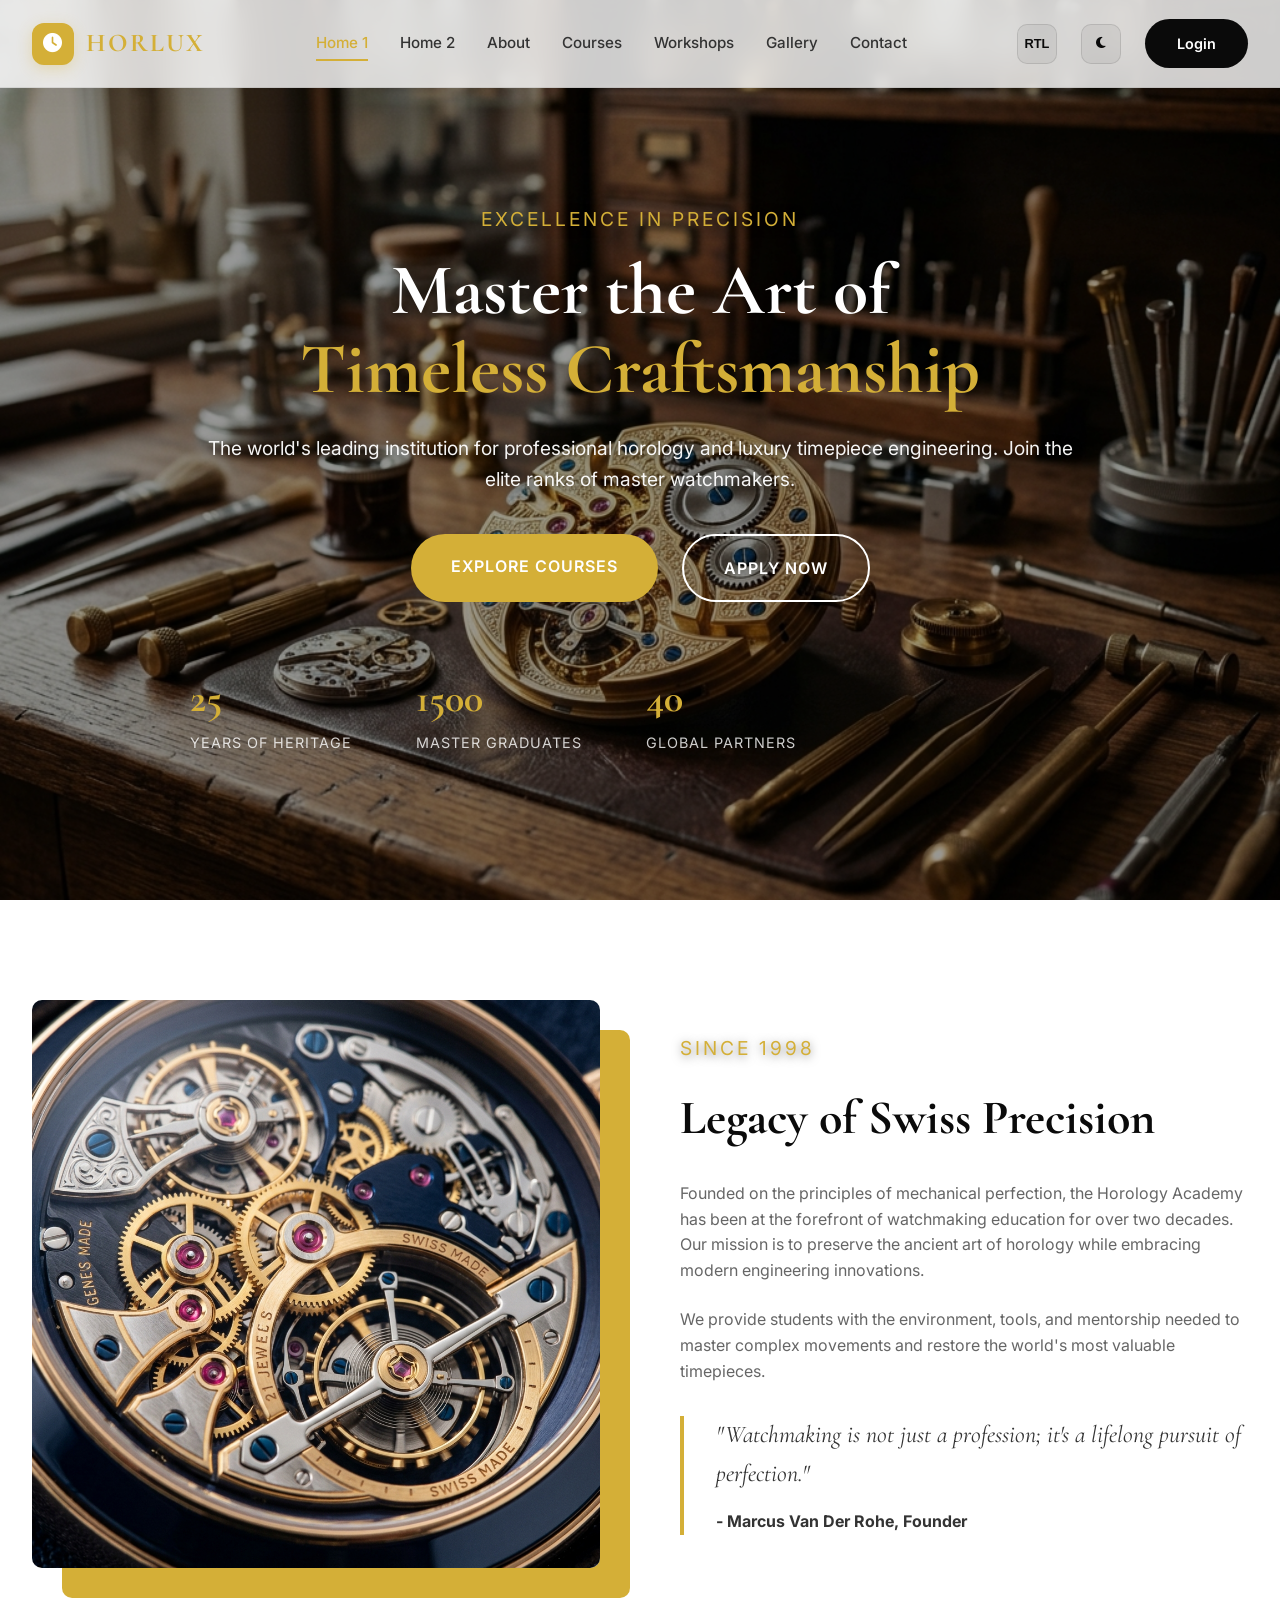
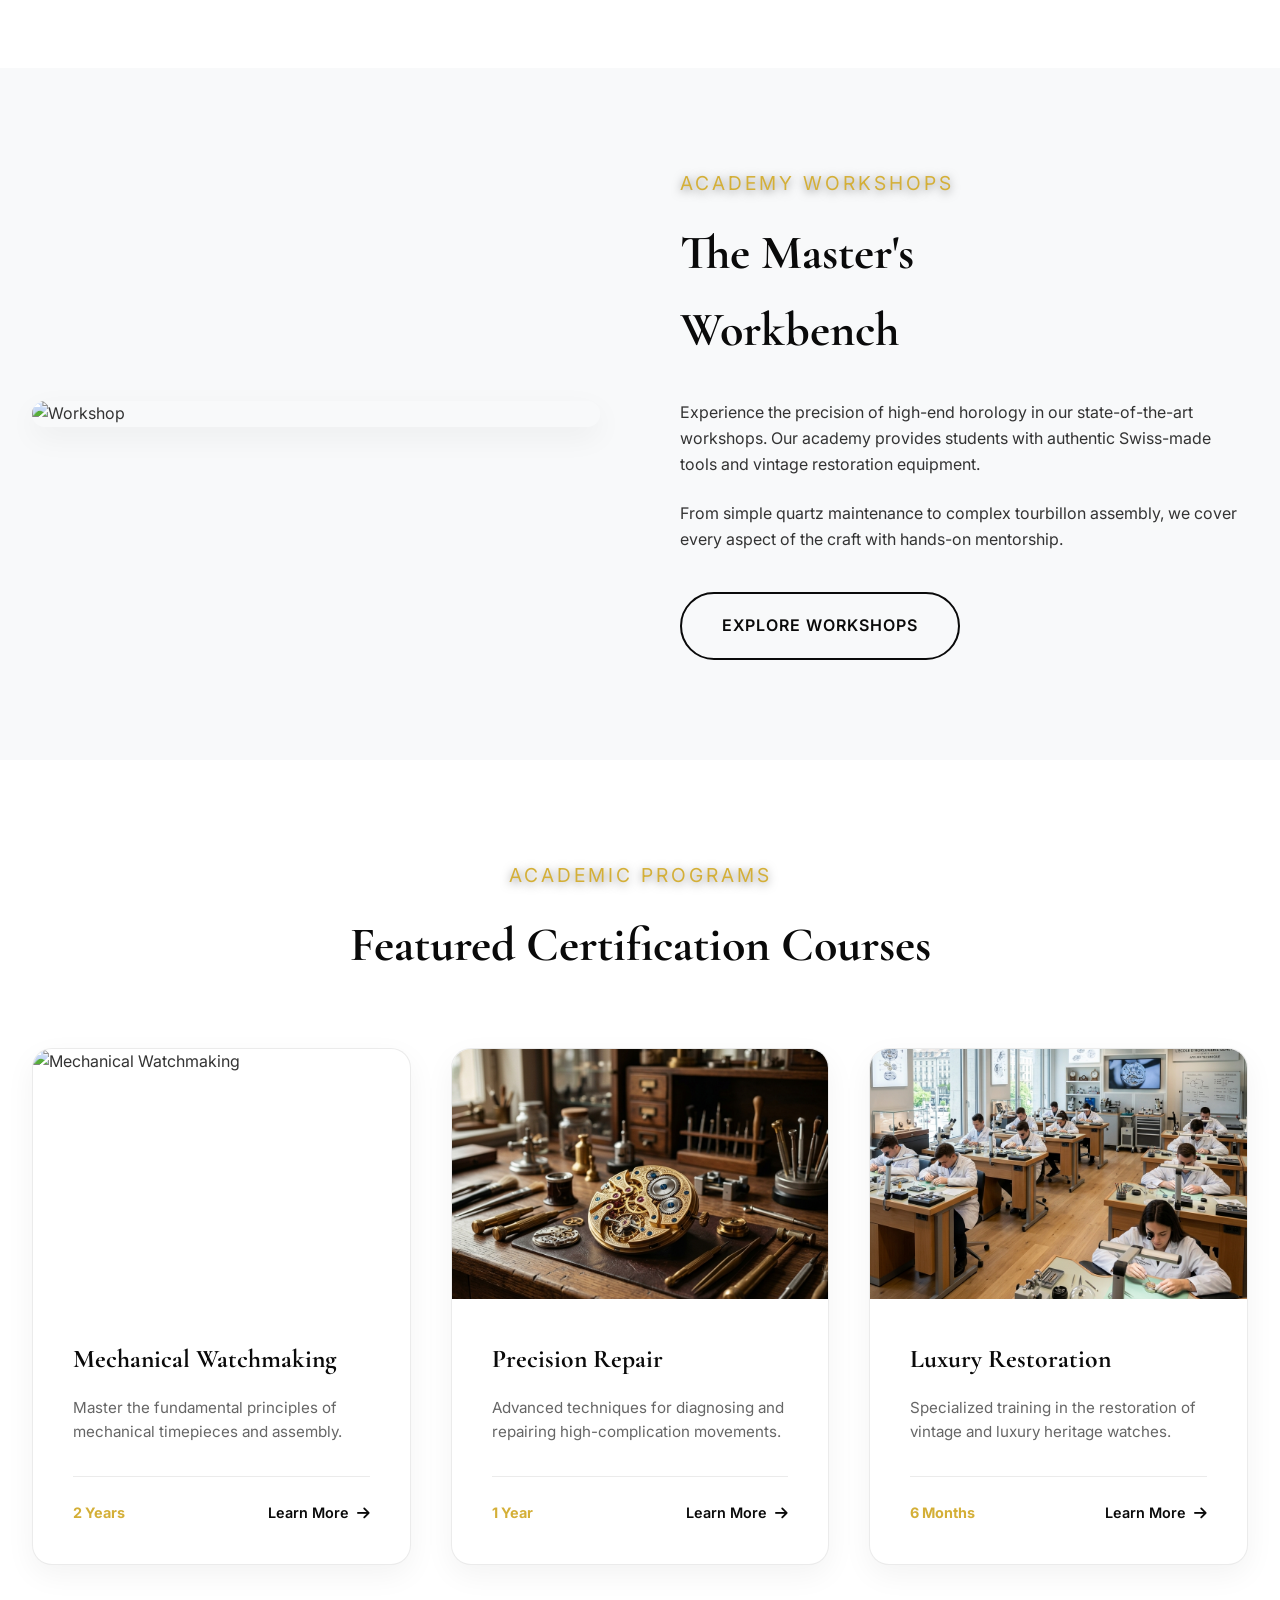
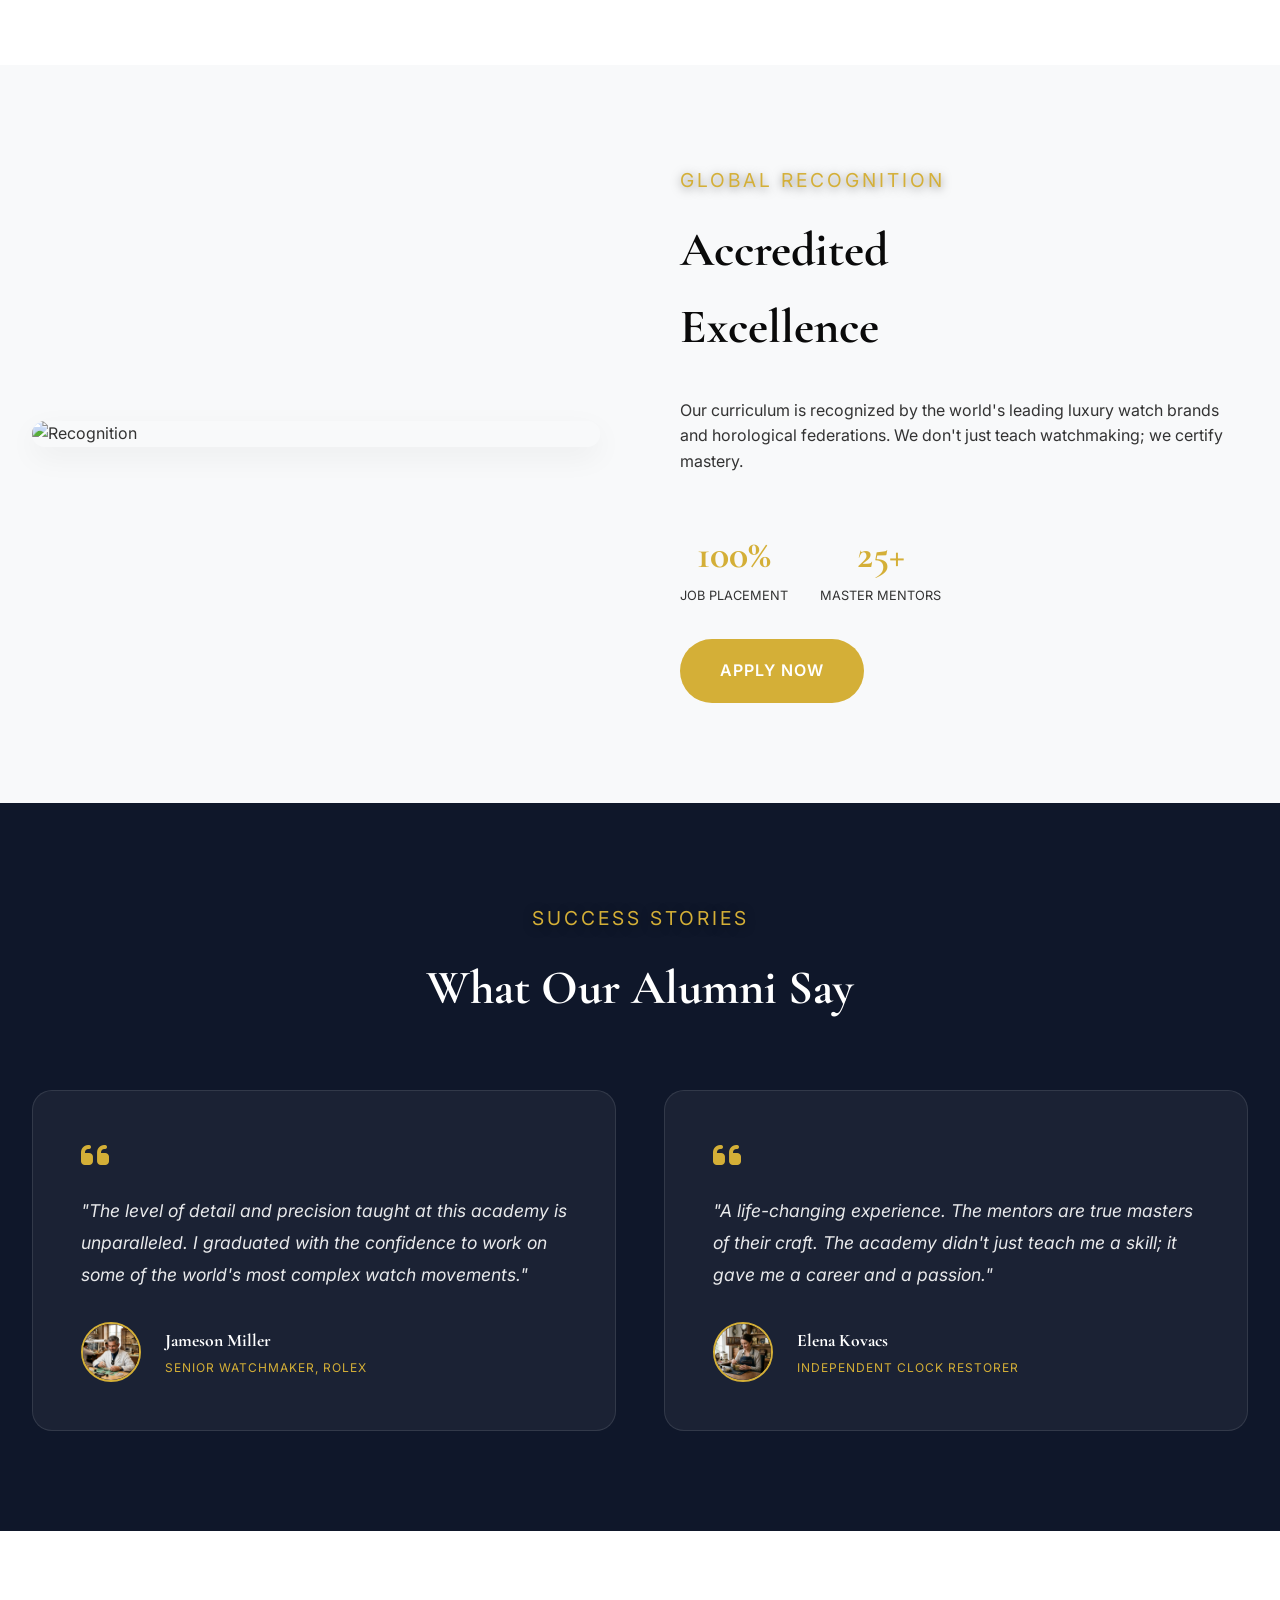
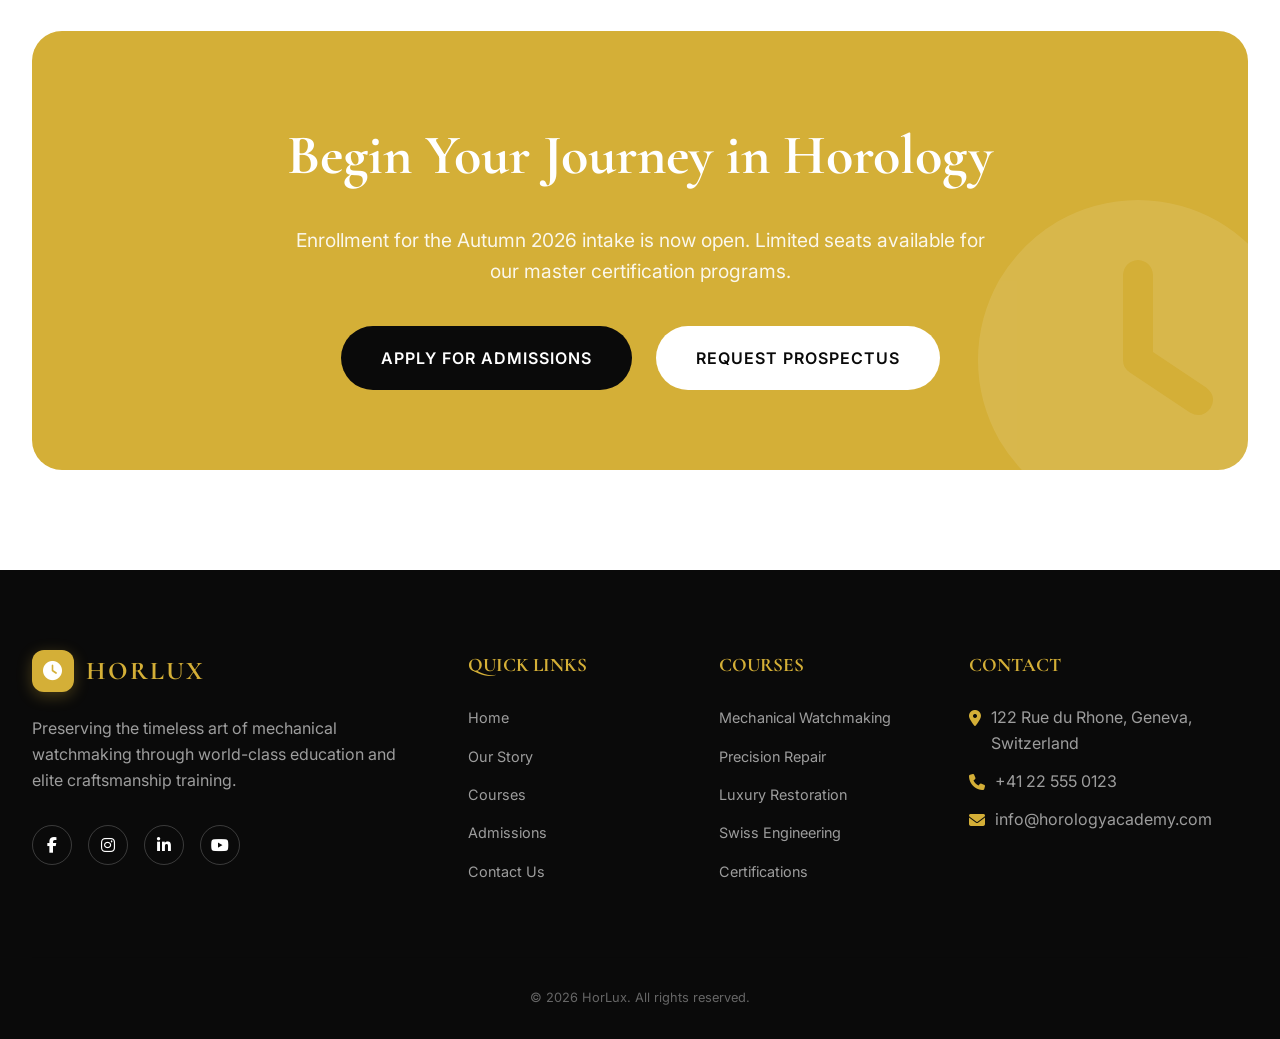
==== commit 289be228: "align" ====
--- a/index.html
+++ b/index.html
@@ -7,6 +7,11 @@
     <title>HorLux | Luxury Watchmaking School</title>
     <meta name="description"
         content="Master the art of watchmaking at the world's most prestigious horology academy. Professional courses in mechanical watchmaking and restoration.">
+
+    <!-- Favicon -->
+    <link rel="icon" type="image/svg+xml" href="assets/images/favicon.svg">
+    <link rel="apple-touch-icon" href="assets/images/favicon.svg">
+
 
     <!-- Google Fonts -->
     <link
@@ -40,6 +45,13 @@
                 <a href="pages/workshops.html" class="nav-link">Workshops</a>
                 <a href="pages/gallery.html" class="nav-link">Gallery</a>
                 <a href="pages/contact.html" class="nav-link">Contact</a>
+                <div class="mobile-menu-actions">
+                    <div class="menu-toggle-row">
+                        <button class="rtl-toggle">RTL</button>
+                        <button class="theme-toggle"><i class="fas fa-moon"></i></button>
+                    </div>
+                    <a href="pages/login.html" class="login-btn">Login</a>
+                </div>
             </nav>
 
             <div class="nav-actions">
@@ -94,7 +106,7 @@
                 </div>
                 <div data-reveal class="split-col-content">
                     <span class="hero-tagline" style="color: var(--primary-gold);">Since 1998</span>
-                    <h2 style="font-size: 3rem; margin-bottom: 1.5rem;">Legacy of Swiss Precision</h2>
+                    <h2 class="section-title-split" style="margin-bottom: 1.5rem;">Legacy of Swiss Precision</h2>
                     <p style="margin-bottom: 1.5rem; color: var(--text-muted);">Founded on the principles of mechanical
                         perfection, the Horology Academy has been at the forefront of watchmaking education for over two
                         decades. Our mission is to preserve the ancient art of horology while embracing modern
@@ -125,7 +137,7 @@
                 </div>
                 <div data-reveal class="split-col-content">
                     <span class="hero-tagline">Academy Workshops</span>
-                    <h2 style="font-size: 3rem; margin-bottom: 2rem;">The Master's <br>Workbench</h2>
+                    <h2 class="section-title-split">The Master's <br>Workbench</h2>
                     <p style="margin-bottom: 1.5rem;">Experience the precision of high-end horology in our
                         state-of-the-art workshops. Our academy provides students with authentic Swiss-made tools and
                         vintage restoration equipment.</p>
@@ -204,17 +216,17 @@
             <div class="split-grid">
                 <div data-reveal class="split-col-content">
                     <span class="hero-tagline">Global Recognition</span>
-                    <h2 style="font-size: 3rem; margin-bottom: 2rem;">Accredited <br>Excellence</h2>
+                    <h2 class="section-title-split">Accredited <br>Excellence</h2>
                     <p style="margin-bottom: 1.5rem;">Our curriculum is recognized by the world's leading luxury watch
                         brands and horological federations. We don't just teach watchmaking; we certify mastery.</p>
-                    <div style="display: flex; gap: 2rem; margin-top: 3rem;">
-                        <div style="text-align: center;">
-                            <h3 style="color: var(--primary-gold); font-size: 2.5rem;">100%</h3>
-                            <p style="font-size: 0.8rem; text-transform: uppercase;">Job Placement</p>
-                        </div>
-                        <div style="text-align: center;">
-                            <h3 style="color: var(--primary-gold); font-size: 2.5rem;">25+</h3>
-                            <p style="font-size: 0.8rem; text-transform: uppercase;">Master Mentors</p>
+                    <div class="stats-row-mobile">
+                        <div class="stat-item-mobile">
+                            <h3 class="stat-num-mobile">100%</h3>
+                            <p class="stat-label-mobile">Job Placement</p>
+                        </div>
+                        <div class="stat-item-mobile">
+                            <h3 class="stat-num-mobile">25+</h3>
+                            <p class="stat-label-mobile">Master Mentors</p>
                         </div>
                     </div>
                     <a href="pages/admissions.html" class="btn btn-primary" style="margin-top: 2rem;">Apply Now</a>
@@ -235,39 +247,31 @@
                 <h2 style="font-size: 3rem; color: white;">What Our Alumni Say</h2>
             </div>
 
-            <div style="display: grid; grid-template-columns: repeat(2, 1fr); gap: 3rem;" class="mobile-stack">
-                <div data-reveal
-                    style="background: rgba(255,255,255,0.05); padding: 3rem; border-radius: 20px; border: 1px solid rgba(255,255,255,0.1);">
-                    <i class="fas fa-quote-left"
-                        style="font-size: 2rem; color: var(--primary-gold); margin-bottom: 1.5rem;"></i>
-                    <p style="font-size: 1.1rem; line-height: 1.8; margin-bottom: 2rem; font-style: italic;">"The level
+            <div class="testimonial-grid">
+                <div data-reveal class="testimonial-card">
+                    <i class="fas fa-quote-left testimonial-quote-icon"></i>
+                    <p class="testimonial-text">"The level
                         of detail and precision taught at this academy is unparalleled. I graduated with the confidence
                         to work on some of the world's most complex watch movements."</p>
-                    <div style="display: flex; align-items: center; gap: 1.5rem;">
-                        <img src="assets/images/alumni_jameson_miller.png" alt="Jameson Miller"
-                            style="width: 60px; height: 60px; border-radius: 50%; object-fit: cover; border: 2px solid var(--primary-gold);">
-                        <div>
-                            <h4 style="color: white; margin-bottom: 0.2rem;">Jameson Miller</h4>
-                            <p style="color: var(--primary-gold); font-size: 0.8rem; text-transform: uppercase;">Senior
-                                Watchmaker, Rolex</p>
-                        </div>
-                    </div>
-                </div>
-
-                <div data-reveal
-                    style="background: rgba(255,255,255,0.05); padding: 3rem; border-radius: 20px; border: 1px solid rgba(255,255,255,0.1);">
-                    <i class="fas fa-quote-left"
-                        style="font-size: 2rem; color: var(--primary-gold); margin-bottom: 1.5rem;"></i>
-                    <p style="font-size: 1.1rem; line-height: 1.8; margin-bottom: 2rem; font-style: italic;">"A
+                    <div class="testimonial-author">
+                        <img src="assets/images/alumni_jameson_miller.png" alt="Jameson Miller" class="testimonial-img">
+                        <div class="testimonial-author-info">
+                            <h4 class="testimonial-name">Jameson Miller</h4>
+                            <p class="testimonial-role">Senior Watchmaker, Rolex</p>
+                        </div>
+                    </div>
+                </div>
+
+                <div data-reveal class="testimonial-card">
+                    <i class="fas fa-quote-left testimonial-quote-icon"></i>
+                    <p class="testimonial-text">"A
                         life-changing experience. The mentors are true masters of their craft. The academy didn't just
                         teach me a skill; it gave me a career and a passion."</p>
-                    <div style="display: flex; align-items: center; gap: 1.5rem;">
-                        <img src="assets/images/alumni_elena_kovacs.png" alt="Elena Kovacs"
-                            style="width: 60px; height: 60px; border-radius: 50%; object-fit: cover; border: 2px solid var(--primary-gold);">
-                        <div>
-                            <h4 style="color: white; margin-bottom: 0.2rem;">Elena Kovacs</h4>
-                            <p style="color: var(--primary-gold); font-size: 0.8rem; text-transform: uppercase;">
-                                Independent Clock Restorer</p>
+                    <div class="testimonial-author">
+                        <img src="assets/images/alumni_elena_kovacs.png" alt="Elena Kovacs" class="testimonial-img">
+                        <div class="testimonial-author-info">
+                            <h4 class="testimonial-name">Elena Kovacs</h4>
+                            <p class="testimonial-role">Independent Clock Restorer</p>
                         </div>
                     </div>
                 </div>
@@ -278,27 +282,18 @@
     <!-- CTA Section -->
     <section class="cta-section">
         <div class="container">
-            <div
-                style="background: var(--primary-gold); padding: 5rem; border-radius: 30px; text-align: center; color: white; position: relative; overflow: hidden;">
-                <div style="position: relative; z-index: 1;">
-                    <h2 style="font-size: 3.5rem; margin-bottom: 1.5rem; color: white;">Begin Your Journey in Horology
-                    </h2>
-                    <p
-                        style="font-size: 1.2rem; margin-bottom: 2.5rem; opacity: 0.9; max-width: 700px; margin-left: auto; margin-right: auto;">
-                        Enrollment for the Autumn 2026 intake is now open. Limited seats available for our master
+            <div class="cta-banner">
+                <div class="cta-content">
+                    <h2 class="cta-title">Begin Your Journey in Horology</h2>
+                    <p class="cta-text">Enrollment for the Autumn 2026 intake is now open. Limited seats available for our master
                         certification programs.</p>
-                    <div style="display: flex; gap: 1.5rem; justify-content: center; flex-wrap: wrap;">
-                        <a href="pages/admissions.html" class="btn"
-                            style="background: var(--primary-black); color: white; min-width: 250px;">Apply for
-                            Admissions</a>
-                        <a href="pages/contact.html" class="btn"
-                            style="background: white; color: var(--primary-black); min-width: 250px;">Request
-                            Prospectus</a>
+                    <div class="cta-btns">
+                        <a href="pages/admissions.html" class="btn btn-black">Apply for Admissions</a>
+                        <a href="pages/contact.html" class="btn btn-white">Request Prospectus</a>
                     </div>
                 </div>
                 <!-- Decorative element -->
-                <i class="fas fa-clock"
-                    style="position: absolute; right: -50px; bottom: -50px; font-size: 20rem; opacity: 0.1; color: white;"></i>
+                <i class="fas fa-clock cta-bg-icon"></i>
             </div>
         </div>
     </section>
@@ -308,7 +303,7 @@
         <div class="container">
             <div class="footer-grid">
                 <div>
-                    <div class="logo footer-logo" style="color: white;">
+                    <div class="logo footer-logo">
                         <div class="logo-icon"><i class="fas fa-clock"></i></div>
                         <span>HorLux</span>
                     </div>
@@ -361,10 +356,6 @@
 
             <div class="footer-bottom">
                 <p>&copy; 2026 HorLux. All rights reserved.</p>
-                <div style="display: flex; gap: 2rem;">
-                    <a href="#">Privacy Policy</a>
-                    <a href="#">Terms of Service</a>
-                </div>
             </div>
         </div>
     </footer>
--- a/assets/css/style.css
+++ b/assets/css/style.css
@@ -100,6 +100,31 @@
     order: 1;
 }
 
+.section-title-split {
+    font-size: 3rem;
+    margin-bottom: 2rem;
+}
+
+.stats-row-mobile {
+    display: flex;
+    gap: 2rem;
+    margin-top: 3rem;
+}
+
+.stat-item-mobile {
+    text-align: center;
+}
+
+.stat-num-mobile {
+    color: var(--primary-gold);
+    font-size: 2.5rem;
+}
+
+.stat-label-mobile {
+    font-size: 0.8rem;
+    text-transform: uppercase;
+}
+
 /* --- Navigation --- */
 
 .header {
@@ -136,7 +161,7 @@
     font-family: 'Cormorant Garamond', serif;
     font-size: 1.6rem;
     font-weight: 700;
-    color: var(--text-heading);
+    color: var(--primary-gold);
     text-decoration: none;
     text-transform: uppercase;
     letter-spacing: 2px;
@@ -239,6 +264,10 @@
     background: var(--primary-gold);
     color: white;
     border-color: var(--primary-gold);
+}
+
+.mobile-menu-actions {
+    display: none;
 }
 
 .login-btn {
@@ -298,7 +327,11 @@
 }
 
 .hero-content {
-    max-width: 800px;
+    max-width: 900px;
+    text-align: center;
+    margin: 0 auto;
+    position: relative;
+    z-index: 2;
 }
 
 .hero-tagline {
@@ -328,6 +361,7 @@
 .hero-btns {
     display: flex;
     gap: 1.5rem;
+    justify-content: center;
 }
 
 .btn {
@@ -347,21 +381,35 @@
 }
 
 .btn-primary:hover {
+    background: white;
+    color: var(--primary-black);
+    transform: translateY(-5px);
+    box-shadow: 0 10px 20px rgba(0,0,0,0.2);
+}
+
+.btn-outline {
+    border: 2px solid var(--text-heading);
+    color: var(--text-heading);
+}
+
+.hero .btn-outline,
+.hero-2 .btn-outline {
+    border-color: white !important;
+    color: white !important;
+}
+
+.btn-outline:hover,
+.hero .btn-outline:hover,
+.hero-2 .btn-outline:hover {
     background: var(--text-heading);
     color: var(--bg-body);
     transform: translateY(-5px);
-    box-shadow: 0 10px 20px rgba(0,0,0,0.1);
-}
-
-.btn-outline {
-    border: 2px solid var(--text-heading);
-    color: var(--text-heading);
-}
-
-.btn-outline:hover {
-    background: var(--text-heading);
-    color: var(--bg-body);
-    transform: translateY(-5px);
+}
+
+.hero .btn-outline:hover,
+.hero-2 .btn-outline:hover {
+    background: white !important;
+    color: var(--primary-black) !important;
 }
 
 /* --- Form Elements --- */
@@ -385,6 +433,53 @@
     font-weight: 600;
 }
 
+/* --- Course Card Alt --- */
+.course-card-alt {
+    display: grid;
+    grid-template-columns: 1fr 2fr;
+    gap: 4rem;
+    background: var(--bg-card);
+    border-radius: 30px;
+    padding: 3rem;
+    align-items: center;
+    border: 1px solid var(--border-color);
+    box-shadow: var(--card-shadow);
+    transition: var(--transition-smooth);
+}
+
+.course-card-alt:hover {
+    transform: translateY(-10px);
+    border-color: var(--primary-gold);
+}
+
+.course-img-alt img {
+    width: 100%;
+    height: 400px;
+    object-fit: cover;
+    border-radius: 20px;
+}
+
+.course-title-alt {
+    font-size: 2.5rem;
+    margin-bottom: 1.5rem;
+    color: var(--text-heading);
+    font-family: 'Cormorant Garamond', serif;
+}
+
+.course-meta-alt {
+    display: grid;
+    grid-template-columns: 1fr 1fr;
+    gap: 2rem;
+    margin-bottom: 2rem;
+}
+
+.course-meta-alt h4 {
+    font-size: 0.9rem;
+    text-transform: uppercase;
+    letter-spacing: 1px;
+    margin-bottom: 0.5rem;
+}
+
 /* --- Counters --- */
 .hero-counters {
     display: flex;
@@ -476,14 +571,12 @@
     display: flex;
     align-items: center;
     gap: 8px;
-    opacity: 0;
-    transform: translateX(-15px);
+    opacity: 1;
     transition: 0.4s cubic-bezier(0.4, 0, 0.2, 1);
 }
 
 .course-card:hover .learn-more {
-    opacity: 1;
-    transform: translateX(0);
+    color: var(--primary-gold);
 }
 
 .learn-more i {
@@ -492,6 +585,148 @@
 
 .learn-more:hover i {
     transform: translateX(5px);
+}
+
+/* --- CTA Section --- */
+.cta-section {
+    padding: 100px 0;
+}
+
+.cta-banner {
+    background: var(--primary-gold);
+    padding: 5rem;
+    border-radius: 30px;
+    text-align: center;
+    color: white;
+    position: relative;
+    overflow: hidden;
+}
+
+.cta-content {
+    position: relative;
+    z-index: 1;
+}
+
+.cta-title {
+    font-size: 3.5rem;
+    margin-bottom: 1.5rem;
+    color: white !important;
+}
+
+.cta-text {
+    font-size: 1.2rem;
+    margin-bottom: 2.5rem;
+    opacity: 0.9;
+    max-width: 700px;
+    margin: 0 auto 2.5rem;
+    color: white !important;
+}
+
+.cta-btns {
+    display: flex;
+    gap: 1.5rem;
+    justify-content: center;
+    flex-wrap: wrap;
+}
+
+.btn-black {
+    background: var(--primary-black);
+    color: white !important;
+    min-width: 250px;
+}
+
+.btn-black:hover {
+    background: white;
+    color: var(--primary-black) !important;
+    transform: translateY(-5px);
+}
+
+.btn-white {
+    background: white;
+    color: var(--primary-black) !important;
+    min-width: 250px;
+}
+
+/* --- Testimonials --- */
+.testimonial-grid {
+    display: grid;
+    grid-template-columns: repeat(2, 1fr);
+    gap: 3rem;
+}
+
+.testimonial-card {
+    background: rgba(255,255,255,0.05);
+    padding: 3rem;
+    border-radius: 20px;
+    border: 1px solid rgba(255,255,255,0.1);
+    display: flex;
+    flex-direction: column;
+    height: 100%;
+    transition: var(--transition-smooth);
+}
+
+.testimonial-card:hover {
+    transform: translateY(-10px);
+    background: rgba(255,255,255,0.08);
+    border-color: var(--primary-gold);
+}
+
+.testimonial-quote-icon {
+    font-size: 2rem;
+    color: var(--primary-gold);
+    margin-bottom: 1.5rem;
+}
+
+.testimonial-text {
+    font-size: 1.1rem;
+    line-height: 1.8;
+    margin-bottom: 2rem;
+    font-style: italic;
+    flex-grow: 1;
+    color: rgba(255,255,255,0.9);
+}
+
+.testimonial-author {
+    display: flex;
+    align-items: center;
+    gap: 1.5rem;
+    margin-top: auto;
+}
+
+.testimonial-img {
+    width: 60px;
+    height: 60px;
+    border-radius: 50%;
+    object-fit: cover;
+    border: 2px solid var(--primary-gold);
+}
+
+.testimonial-name {
+    color: white;
+    margin-bottom: 0.2rem;
+    font-size: 1.1rem;
+}
+
+.testimonial-role {
+    color: var(--primary-gold);
+    font-size: 0.75rem;
+    text-transform: uppercase;
+    letter-spacing: 1px;
+}
+
+.btn-white:hover {
+    background: var(--primary-black);
+    color: white !important;
+    transform: translateY(-5px);
+}
+
+.cta-bg-icon {
+    position: absolute;
+    right: -50px;
+    bottom: -50px;
+    font-size: 20rem;
+    opacity: 0.1;
+    color: white;
 }
 
 /* --- Footer --- */
@@ -566,8 +801,9 @@
     padding-top: 30px;
     border-top: 1px solid var(--border-color);
     display: flex;
-    justify-content: space-between;
-    align-items: center;
+    justify-content: center;
+    align-items: center;
+    text-align: center;
     color: var(--text-muted);
     font-size: 0.8rem;
 }
@@ -603,169 +839,194 @@
     to { opacity: 1; transform: translateX(0); }
 }
 
-/* --- Responsive --- */
-
-.mobile-toggle {
-    display: none;
-    background: none;
-    border: none;
+/* --- Instructor Section --- */
+.instructors-grid {
+    display: grid;
+    grid-template-columns: repeat(3, 1fr);
+    gap: 4rem;
+    align-items: start;
+}
+
+.instructor-card {
+    text-align: center;
+}
+
+.instructor-img {
+    width: 150px;
+    height: 150px;
+    border-radius: 50%;
+    object-fit: cover;
+    margin-bottom: 1.5rem;
+    border: 4px solid var(--primary-gold);
+    box-shadow: 0 10px 30px rgba(0,0,0,0.3);
+    transition: var(--transition-smooth);
+    display: block;
+    margin-left: auto;
+    margin-right: auto;
+}
+
+.instructor-card:hover .instructor-img {
+    transform: translateY(-10px) scale(1.05);
+    border-color: white;
+}
+
+.instructor-name {
+    color: var(--text-heading);
     font-size: 1.5rem;
-    color: var(--primary-black);
-    cursor: pointer;
-    z-index: 1001;
-}
-
-body.dark-mode .mobile-toggle {
-    color: var(--primary-white);
-}
-
-@media (max-width: 1024px) {
-    .hero-title { font-size: 3.5rem; }
-    .footer-grid { grid-template-columns: 1fr 1fr; }
-    .nav-menu { display: none; }
-    .mobile-toggle { display: block; }
-    
-    .nav-menu.active {
-        display: flex;
-        flex-direction: column;
-        position: fixed;
-        top: 0;
-        right: 0;
-        width: 100%;
-        height: 100vh;
-        background: white;
-        padding: 100px 2rem;
-        gap: 2rem;
-        z-index: 999;
-        text-align: center;
-    }
-    
-    body.dark-mode .nav-menu.active {
-        background: var(--primary-black);
-    }
-    
-    .nav-menu.active .nav-link {
-        font-size: 1.5rem;
-    }
-}
-
-@media (max-width: 1024px) {
-    .container {
-        padding: 0 2rem;
-    }
-
-    .hero { padding-top: 120px; min-height: auto; padding-bottom: 80px; }
-    .hero-title { font-size: 3.5rem; }
-    .hero-btns { gap: 1rem; }
-    
-    /* Universal Responsive Grid Fix for Tablets & Mobile */
-    .split-grid,
-    .container > div[style*="display: grid"],
-    [style*="grid-template-columns: repeat(3, 1fr)"],
-    [style*="grid-template-columns: repeat(4, 1fr)"],
-    [style*="grid-template-columns: repeat(2, 1fr)"],
-    [style*="grid-template-columns: 1fr 1fr"],
-    [style*="grid-template-columns: 2fr 1fr"],
-    [style*="grid-template-columns: 1fr 2fr"],
-    .newsletter-flex,
-    .footer-grid {
-        display: flex !important;
-        flex-direction: column !important;
-        gap: 4rem !important;
-        text-align: center !important;
-    }
-
-    /* Stacking Logic: Always put image/visual elements first */
-    .split-col-img,
-    [style*="background: url"],
-    .split-grid > div:has(img),
-    [style*="display: grid"] > div:has(img) {
-        order: -1 !important;
-        width: 100% !important;
-    }
-
-    .split-col-img img,
-    .container img[style*="border-radius"],
-    .container div[style*="background: url"] {
-        width: 100% !important;
-        max-width: 800px;
-        height: auto !important;
-        min-height: 350px;
-        margin: 0 auto;
-        display: block;
-        border-radius: 20px;
-    }
-
-    .split-col-content,
-    .split-grid > div:not(.split-col-img) {
-        order: 1 !important;
-        max-width: 850px;
-        margin: 0 auto;
-    }
-
-    /* Timeline Responsiveness for Tablet/Mobile */
-    .timeline::after {
-        left: 31px !important;
-    }
-    .timeline-item {
-        width: 100% !important;
-        padding-left: 70px !important;
-        padding-right: 25px !important;
-        text-align: left !important;
-    }
-    .timeline-item::after {
-        left: 21px !important;
-        right: auto !important;
-    }
-    .left, .right {
-        left: 0 !important;
-    }
-
-    /* Gallery Grid Stacking */
-    .gallery-grid {
-        display: flex !important;
-        flex-direction: column !important;
-        gap: 2rem !important;
-    }
-    .gallery-item {
-        width: 100% !important;
-        height: 400px !important;
-    }
-}
-
-@media (max-width: 768px) {
-    .hero-title { font-size: 2.8rem; }
-    .hero-subtitle { font-size: 1.1rem; }
-    .footer-links li { justify-content: center; }
-    .hero-counters { justify-content: center; }
-}
-
-@media (max-width: 640px) {
-    .hero-title { font-size: 2.2rem; }
-    .hero-btns { flex-direction: column; width: 100%; }
-    .hero-btns .btn { width: 100%; text-align: center; }
-    .nav-actions { gap: 1rem; }
-    .login-btn { display: none; }
-    
-    .split-col-img img,
-    .container img[style*="border-radius"] {
-        max-width: 100%;
-        min-height: auto;
-    }
-    
-    .timeline-item {
-        padding-left: 60px !important;
-    }
-}
-
-@media (max-width: 480px) {
-    .hero-title { font-size: 1.8rem; }
-    .container { padding: 0 1.5rem; }
-}
-.video-play-btn:hover {
-    background: var(--primary-gold) !important;
-    border-color: var(--primary-gold) !important;
-    transform: scale(1.1);
+    margin-bottom: 0.5rem;
+    font-family: 'Cormorant Garamond', serif;
+}
+
+.instructor-role {
+    color: var(--primary-gold);
+    font-weight: 600;
+    text-transform: uppercase;
+    font-size: 0.9rem;
+    letter-spacing: 1px;
+}
+
+/* --- Home 2 Instructors --- */
+.instructor-grid-home2 {
+    display: grid;
+    grid-template-columns: repeat(3, 1fr);
+    gap: 3rem;
+}
+
+.instructor-card-home2 {
+    text-align: center;
+}
+
+.instructor-img-wrapper-home2 {
+    width: 100%;
+    height: 400px;
+    border-radius: 20px;
+    overflow: hidden;
+    margin-bottom: 1.5rem;
+    border: 5px solid white;
+    box-shadow: var(--card-shadow);
+}
+
+.instructor-img-wrapper-home2 img {
+    width: 100%;
+    height: 100%;
+    object-fit: cover;
+    transition: var(--transition-smooth);
+}
+
+.instructor-name-home2 {
+    font-size: 1.8rem;
+    margin-bottom: 0.5rem;
+    color: var(--text-heading);
+}
+
+.instructor-role-home2 {
+    color: var(--primary-gold);
+    font-weight: 600;
+    text-transform: uppercase;
+    font-size: 0.8rem;
+    letter-spacing: 1px;
+}
+
+.instructor-desc-home2 {
+    color: var(--text-muted);
+    font-size: 0.9rem;
+    margin-top: 1rem;
+}
+
+/* --- Home 2 Curriculum --- */
+.curriculum-grid-home2 {
+    display: grid;
+    grid-template-columns: 1fr 1fr;
+    gap: 1rem 5rem;
+    align-items: center;
+}
+
+.curriculum-header-home2 {
+    grid-column: 1;
+    grid-row: 1;
+}
+
+.curriculum-content-home2 {
+    grid-column: 1;
+    grid-row: 2;
+}
+
+.curriculum-img-home2 {
+    grid-column: 2;
+    grid-row: 1 / span 2;
+}
+
+.curriculum-list-home2 {
+    display: grid;
+    gap: 1.5rem;
+}
+
+.curriculum-item-home2 {
+    display: flex !important;
+    flex-direction: row !important;
+    align-items: flex-start !important;
+    gap: 1.5rem !important;
+    background: rgba(255,255,255,0.05);
+    padding: 1.5rem;
+    border-radius: 10px;
+    text-align: left !important;
+}
+
+.curriculum-icon-home2 {
+    color: var(--primary-gold);
+    font-size: 1.5rem;
+    flex-shrink: 0;
+}
+
+.curriculum-info-home2 h4 {
+    color: white !important;
+    margin-bottom: 0.5rem !important;
+}
+
+.curriculum-info-home2 p {
+    font-size: 0.85rem !important;
+    color: rgba(255,255,255,0.6) !important;
+    margin: 0 !important;
+}
+
+.curriculum-img-home2 img {
+    border-radius: 20px;
+    filter: grayscale(0.5) contrast(1.2);
+    width: 100%;
+}
+
+/* --- Home 2 Gallery Header --- */
+.gallery-header-home2 {
+    display: flex;
+    justify-content: space-between;
+    align-items: flex-end;
+    margin-bottom: 4rem;
+}
+
+/* --- Home 2 Gallery --- */
+.gallery-grid-home2 {
+    display: grid;
+    grid-column-gap: 2rem;
+    grid-template-columns: 2fr 1fr;
+}
+
+.gallery-main-home2 img {
+    width: 100% !important;
+    height: 500px !important;
+    object-fit: cover !important;
+    border-radius: 20px !important;
+}
+
+.gallery-side-home2 {
+    display: grid;
+    gap: 2rem;
+}
+
+.gallery-side-home2 img {
+    width: 100% !important;
+    height: 240px !important;
+    object-fit: cover !important;
+    border-radius: 20px !important;
 }
 
 /* --- Back to Top --- */
@@ -806,11 +1067,396 @@
     background: var(--deep-navy);
 }
 
-@media (max-width: 768px) {
-    .back-to-top {
-        bottom: 20px;
-        right: 20px;
-        width: 40px;
-        height: 40px;
-    }
-}
+/* --- Newsletter Section --- */
+.newsletter-banner {
+    background: var(--primary-black);
+    color: white;
+    border-radius: 30px;
+    padding: 5rem;
+    display: flex;
+    justify-content: space-between;
+    align-items: center;
+    gap: 4rem;
+    position: relative;
+    overflow: hidden;
+    border: 1px solid var(--primary-gold);
+}
+
+.newsletter-banner::before {
+    content: '';
+    position: absolute;
+    top: -50%;
+    right: -10%;
+    width: 400px;
+    height: 400px;
+    background: radial-gradient(circle, rgba(212, 175, 55, 0.1) 0%, transparent 70%);
+    z-index: 0;
+}
+
+.newsletter-content {
+    max-width: 600px;
+    position: relative;
+    z-index: 1;
+}
+
+.newsletter-form {
+    flex: 1;
+    max-width: 450px;
+    display: flex;
+    gap: 1rem;
+    position: relative;
+    z-index: 1;
+}
+
+.newsletter-input {
+    flex: 1;
+    padding: 1.2rem 1.5rem;
+    border-radius: 12px;
+    border: 1px solid rgba(255,255,255,0.1);
+    background: rgba(255,255,255,0.05);
+    color: white;
+    font-size: 1rem;
+    transition: var(--transition-smooth);
+}
+
+.newsletter-input:focus {
+    outline: none;
+    border-color: var(--primary-gold);
+    background: rgba(255,255,255,0.1);
+}
+
+/* --- Responsive --- */
+
+.mobile-toggle {
+    display: none;
+    background: none;
+    border: none;
+    font-size: 1.5rem;
+    color: var(--primary-black);
+    cursor: pointer;
+    z-index: 1001;
+}
+
+body.dark-mode .mobile-toggle {
+    color: var(--primary-white);
+}
+
+@media (max-width: 1024px) {
+    .nav-menu { display: none; }
+    .mobile-toggle { display: block; }
+    
+    .nav-menu.active {
+        display: flex;
+        flex-direction: column;
+        position: fixed;
+        top: 0;
+        right: 0;
+        width: 100%;
+        height: 100vh;
+        background: var(--bg-body);
+        padding: 100px 2rem 40px;
+        gap: 1.5rem;
+        z-index: 999;
+        text-align: center;
+        overflow-y: auto;
+    }
+    
+    .nav-actions .rtl-toggle,
+    .nav-actions .theme-toggle,
+    .nav-actions .login-btn {
+        display: none !important;
+    }
+
+    .mobile-menu-actions {
+        display: flex;
+        flex-direction: column;
+        gap: 1rem;
+        padding-top: 2rem;
+        border-top: 1px solid var(--border-color);
+        margin: 1rem auto 0;
+        width: 100%;
+        max-width: 300px;
+    }
+    
+    .mobile-menu-actions .menu-toggle-row {
+        display: flex;
+        gap: 1rem;
+        width: 100%;
+    }
+
+    .mobile-menu-actions .rtl-toggle,
+    .mobile-menu-actions .theme-toggle {
+        flex: 1;
+        background: var(--bg-card);
+        border: 1px solid var(--border-color);
+        padding: 0.8rem;
+        border-radius: 12px;
+        color: var(--text-heading);
+        font-weight: 600;
+        display: flex;
+        align-items: center;
+        justify-content: center;
+        gap: 8px;
+        transition: var(--transition-smooth);
+    }
+
+    .mobile-menu-actions .login-btn {
+        display: block !important;
+        width: 100%;
+        text-align: center;
+        padding: 1rem;
+        border-radius: 12px;
+        background: var(--text-heading);
+        color: var(--bg-body);
+        font-weight: 700;
+        text-decoration: none;
+        font-size: 1rem;
+    }
+}
+
+/* --- TABLET SCALING (768px - 1024px) --- */
+@media (min-width: 768px) and (max-width: 1024px) {
+    section { padding: 80px 0; }
+    .container { padding: 0 3rem; }
+    
+    .hero-title { font-size: 2.8rem !important; }
+    .section-title-split { font-size: 2.2rem !important; }
+    h2 { font-size: 2.2rem !important; }
+    h3 { font-size: 1.4rem !important; }
+    p { font-size: 0.95rem !important; }
+    
+    .footer-grid {
+        display: grid !important;
+        grid-template-columns: repeat(2, 1fr) !important;
+        gap: 3rem !important;
+        text-align: left !important;
+    }
+    
+    .footer { padding: 80px 0 40px !important; }
+    
+    .footer-grid > div:first-child {
+        grid-column: span 2;
+        text-align: center;
+        margin-bottom: 2rem;
+    }
+
+    .footer-socials { justify-content: center; }
+    .footer-links li { 
+        justify-content: flex-start; 
+        margin-bottom: 1.2rem !important;
+    }
+
+    .instructor-grid-home2 {
+        grid-template-columns: repeat(2, 1fr) !important;
+        gap: 2.5rem !important;
+    }
+
+    .course-card-alt {
+        grid-template-columns: 1fr !important;
+        padding: 2rem !important;
+        gap: 2.5rem !important;
+        text-align: center !important;
+    }
+
+    .course-img-alt img {
+        height: 350px !important;
+    }
+
+    .course-title-alt {
+        font-size: 2.2rem !important;
+    }
+
+    .course-meta-alt {
+        justify-content: center !important;
+    }
+
+    .curriculum-grid-home2 {
+        display: flex !important;
+        flex-direction: column !important;
+        gap: 3rem !important;
+    }
+    
+    .curriculum-list-home2 {
+        gap: 2rem !important;
+    }
+
+    .curriculum-header-home2 { order: 1 !important; }
+    .curriculum-img-home2 { order: 2 !important; max-width: 700px; margin: 0 auto; }
+    .curriculum-content-home2 { order: 3 !important; }
+
+    .gallery-grid-home2 {
+        grid-template-columns: repeat(2, 1fr) !important;
+        gap: 1.5rem !important;
+    }
+    
+    .gallery-main-home2 img,
+    .gallery-side-home2 img {
+        height: 350px !important;
+    }
+
+    /* Split Grid Stacking for Tablet */
+    .split-grid {
+        display: flex !important;
+        flex-direction: column !important;
+        gap: 4rem !important;
+    }
+    .split-col-img { order: -1 !important; }
+    .split-col-img img { 
+        width: 100% !important; 
+        max-width: 800px !important; 
+        height: 400px !important; 
+        object-fit: cover !important; 
+        border-radius: 20px !important;
+        margin: 0 auto;
+        display: block;
+    }
+}
+
+/* --- MOBILE SCALING (max-width: 767px) --- */
+@media (max-width: 767px) {
+    section { padding: 60px 0; }
+    .container { padding: 0 1.5rem; }
+    
+    .hero-title { font-size: 2.2rem !important; line-height: 1.2 !important; }
+    .hero-subtitle { font-size: 0.95rem !important; margin-bottom: 2rem; }
+    .section-title-split { font-size: 1.8rem !important; line-height: 1.3 !important; }
+    h2 { font-size: 1.8rem !important; }
+    h3 { font-size: 1.4rem !important; }
+    p { font-size: 0.9rem !important; line-height: 1.6 !important; }
+    
+    .btn { 
+        padding: 1rem 1.5rem !important; 
+        font-size: 0.85rem !important; 
+        width: 100%; 
+        text-align: center; 
+        display: inline-flex !important;
+        align-items: center;
+        justify-content: center;
+        line-height: 1.2 !important;
+        min-height: 50px;
+        white-space: normal !important;
+    }
+
+    /* Universal Stacking for Mobile */
+    .split-grid, 
+    .footer-grid, 
+    .instructors-grid, 
+    .testimonial-grid, 
+    .instructor-grid-home2, 
+    .curriculum-grid-home2, 
+    .gallery-grid,
+    .newsletter-banner {
+        display: flex !important;
+        flex-direction: column !important;
+        gap: 2.5rem !important;
+        text-align: center !important;
+    }
+    
+    .footer { padding: 60px 0 40px !important; }
+
+    .curriculum-list-home2 {
+        gap: 2rem !important;
+    }
+
+    .hero-btns { flex-direction: column; gap: 1rem; width: 100%; }
+    
+    .hero, .hero-2 { 
+        padding: 120px 0 60px !important; 
+        text-align: center;
+        min-height: auto;
+    }
+
+    .hero-counters {
+        justify-content: center;
+        gap: 2rem;
+        margin-top: 3rem;
+    }
+
+    .counter-num { font-size: 1.8rem; }
+    
+    .footer-socials { justify-content: center !important; }
+    .footer-links li { 
+        justify-content: center !important; 
+        margin-bottom: 1.4rem !important;
+    }
+    
+    /* General Bullet Point Spacing */
+    ul:not(.nav-menu):not(.footer-links) li {
+        margin-bottom: 1rem !important;
+        padding-left: 1.5rem;
+        position: relative;
+    }
+    
+    .testimonial-card { padding: 2rem; }
+    .cta-banner { padding: 2.5rem 1.5rem; border-radius: 20px; }
+    .cta-btns { display: flex; flex-direction: column; gap: 1rem; width: 100%; }
+    .cta-btns .btn { width: 100% !important; }
+
+    .gallery-item { height: 300px !important; }
+    
+    .curriculum-item-home2 {
+        flex-direction: column !important;
+        align-items: center !important;
+        text-align: center !important;
+        gap: 1rem !important;
+    }
+
+    .instructor-img-wrapper-home2 { height: 300px !important; }
+    
+    .course-card-alt {
+        padding: 1.5rem !important;
+    }
+
+    .course-img-alt img {
+        width: 100% !important;
+        height: 250px !important;
+        object-fit: cover !important;
+        border-radius: 15px !important;
+    }
+
+    .course-title-alt {
+        font-size: 1.8rem !important;
+        line-height: 1.3 !important;
+    }
+
+    .course-meta-alt {
+        grid-template-columns: 1fr !important;
+        gap: 1.5rem !important;
+    }
+
+    .newsletter-form { width: 100%; max-width: 100%; flex-direction: column; }
+    
+    /* Image Control for Mobile */
+    .split-col-img img,
+    .container img[style*="border-radius"],
+    .curriculum-img-home2 img {
+        width: 100% !important;
+        height: 300px !important;
+        object-fit: cover !important;
+        border-radius: 15px !important;
+    }
+
+    .back-to-top { bottom: 20px; right: 20px; width: 45px; height: 45px; }
+}
+
+/* --- NAVIGATION REFINEMENTS --- */
+.header {
+    transition: var(--transition-smooth);
+}
+
+@media (max-width: 1024px) {
+    .logo { font-size: 1.2rem; }
+    .logo-icon { width: 35px; height: 35px; font-size: 1rem; }
+}
+
+/* Horizontal Scroll Prevention */
+body {
+    overflow-x: hidden;
+    width: 100%;
+}
+
+/* Image Aspect Ratio Control */
+img {
+    max-width: 100%;
+    height: auto;
+}
--- a/assets/css/dark-mode.css
+++ b/assets/css/dark-mode.css
@@ -39,10 +39,13 @@
 }
 
 body.dark-mode .nav-link,
-body.dark-mode .logo,
 body.dark-mode .theme-toggle,
 body.dark-mode .rtl-toggle {
     color: var(--text-heading) !important;
+}
+
+body.dark-mode .logo {
+    color: var(--primary-gold) !important;
 }
 
 body.dark-mode .header.scrolled {
@@ -60,15 +63,51 @@
     border-color: var(--border-color) !important;
 }
 
+body.dark-mode .hero-bg {
+    filter: brightness(0.4) !important;
+}
+
+body.dark-mode .hero-title {
+    color: #FFFFFF !important;
+}
+
 body.dark-mode .course-info,
 body.dark-mode .course-meta {
     border-color: var(--border-color);
 }
 
-body.dark-mode .course-desc,
+body.dark-mode .course-desc {
+    color: var(--text-muted);
+}
+
+/* Hero text should remain bright in both modes because background is always dark */
+body.dark-mode .hero .hero-tagline,
+body.dark-mode .hero-2 .hero-tagline,
+body.dark-mode .hero-tagline {
+    color: var(--primary-gold) !important;
+    text-shadow: 0 2px 10px rgba(0, 0, 0, 0.5);
+    opacity: 1 !important;
+    visibility: visible !important;
+}
+
 body.dark-mode .hero-subtitle,
-body.dark-mode .hero-tagline:not(.hero-tagline-gold) {
-    color: var(--text-muted);
+body.dark-mode .counter-label {
+    color: rgba(255, 255, 255, 0.8) !important;
+    text-shadow: 0 2px 10px rgba(0, 0, 0, 0.5);
+}
+
+.hero-tagline {
+    color: var(--primary-gold) !important;
+    text-shadow: 0 2px 10px rgba(0, 0, 0, 0.5);
+}
+
+.hero-subtitle {
+    color: rgba(255, 255, 255, 0.95) !important;
+    text-shadow: 0 2px 10px rgba(0, 0, 0, 0.5);
+}
+
+.counter-label {
+    color: rgba(255, 255, 255, 0.8) !important;
 }
 
 body.dark-mode .learn-more {
@@ -95,6 +134,27 @@
 body.dark-mode .btn-outline:hover {
     background: #FFFFFF;
     color: #0A0A0A;
+}
+
+/* CTA Buttons - Keep high contrast on Gold background */
+body.dark-mode .btn-black {
+    background: #0A0A0A !important;
+    color: #FFFFFF !important;
+}
+
+body.dark-mode .btn-black:hover {
+    background: #FFFFFF !important;
+    color: #0A0A0A !important;
+}
+
+body.dark-mode .btn-white {
+    background: #FFFFFF !important;
+    color: #0A0A0A !important;
+}
+
+body.dark-mode .btn-white:hover {
+    background: #0A0A0A !important;
+    color: #FFFFFF !important;
 }
 
 /* Forms */
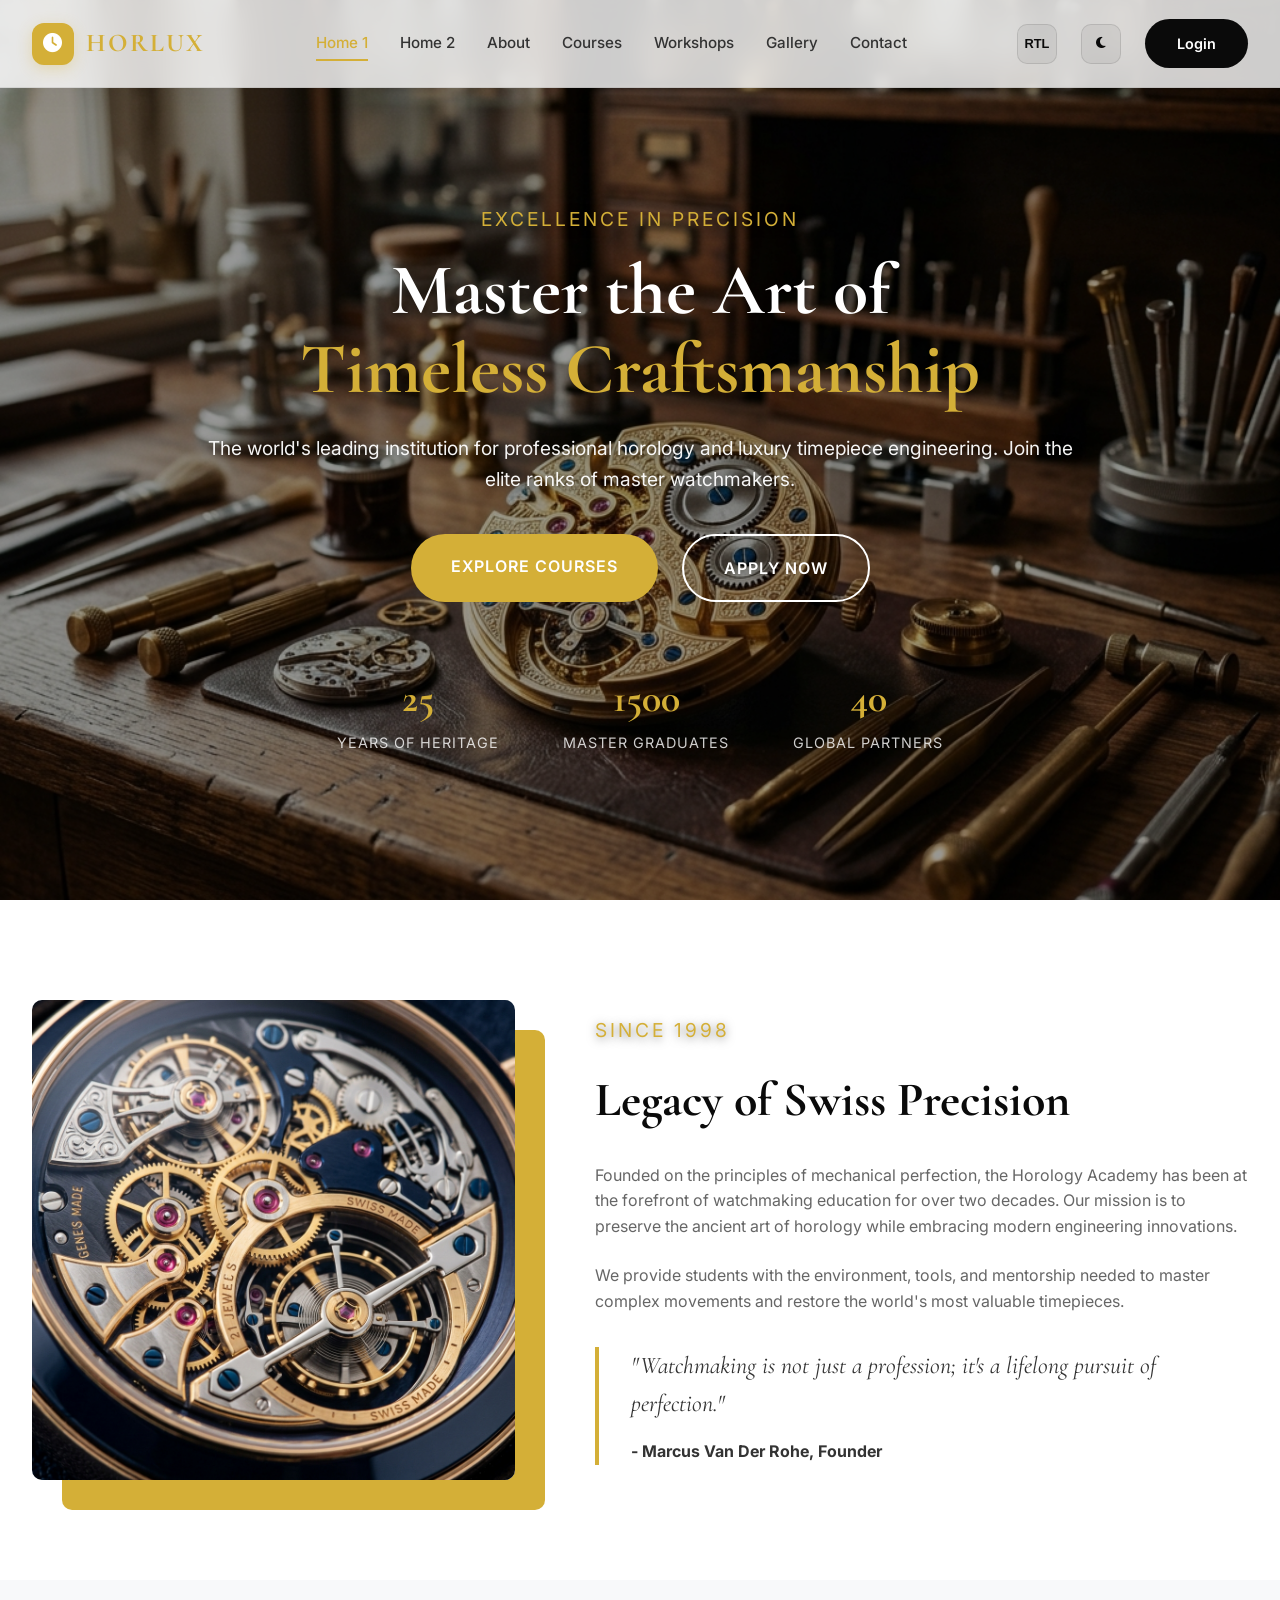
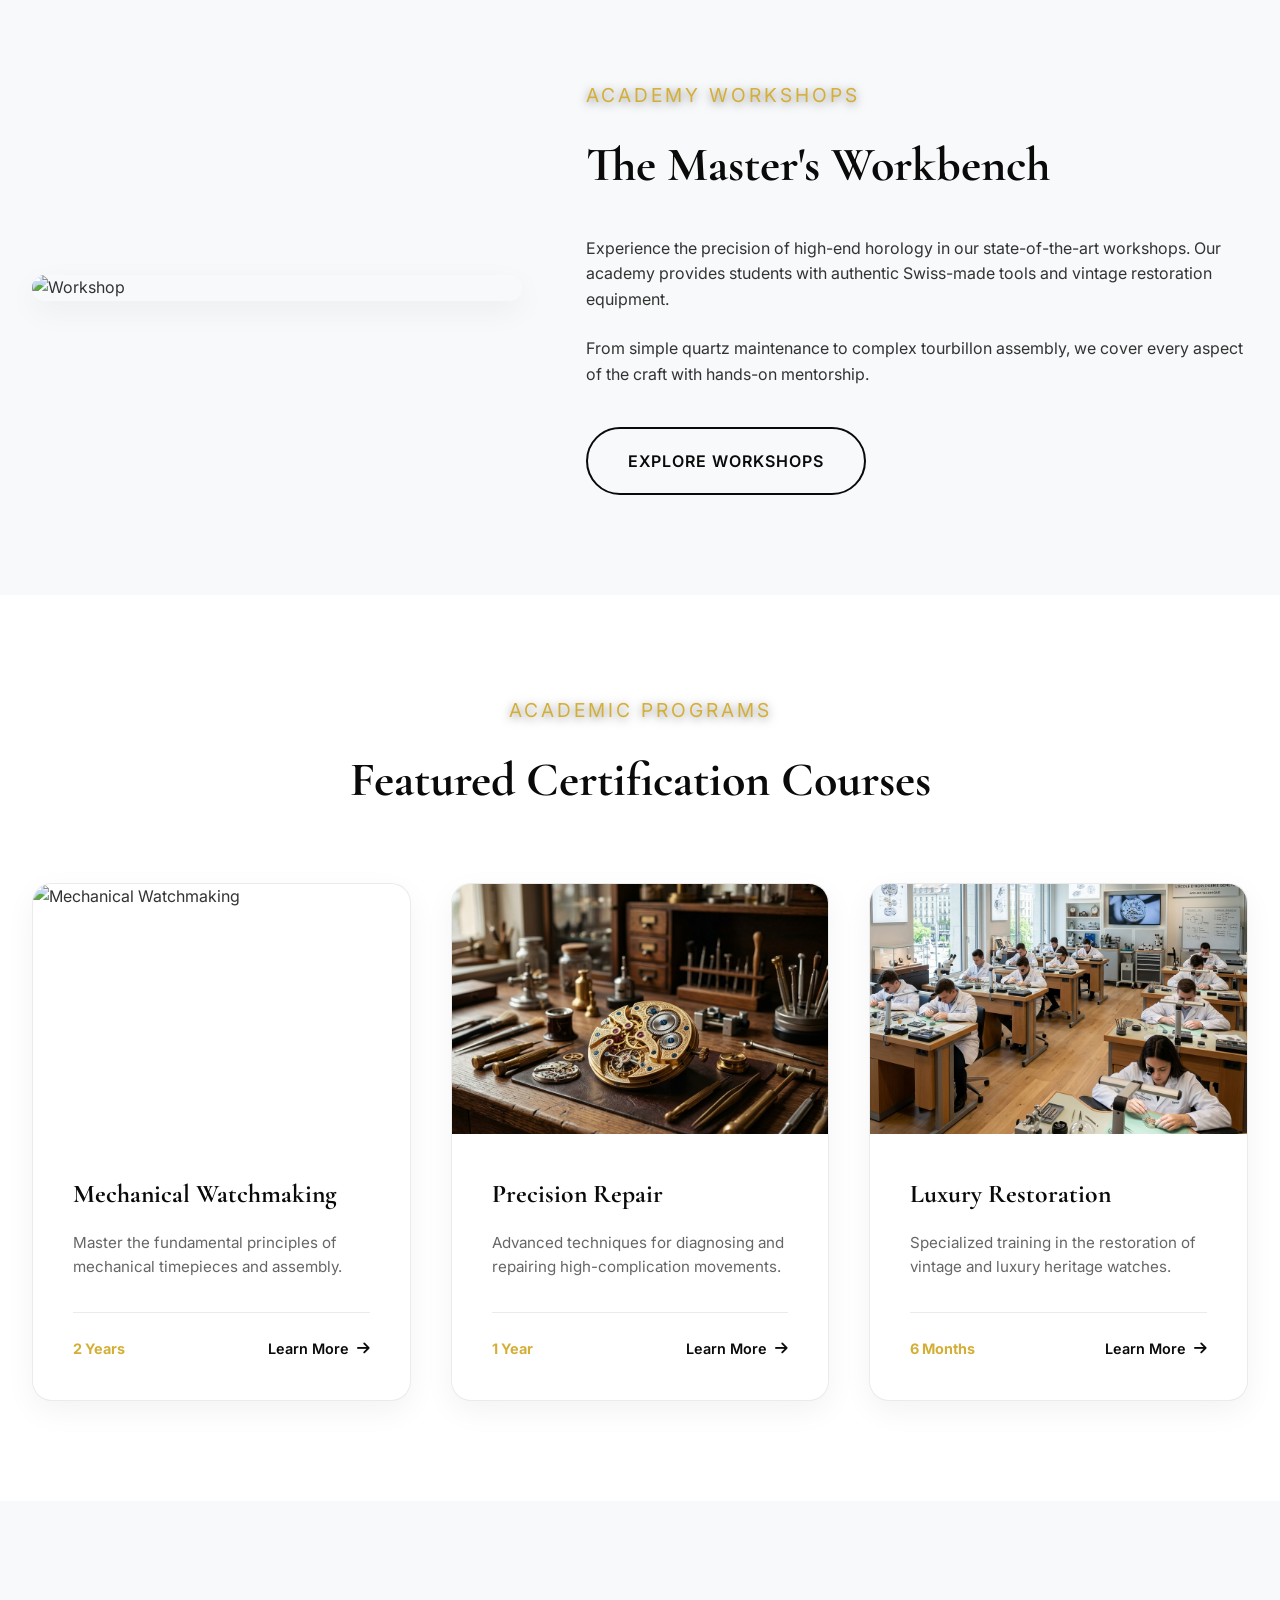
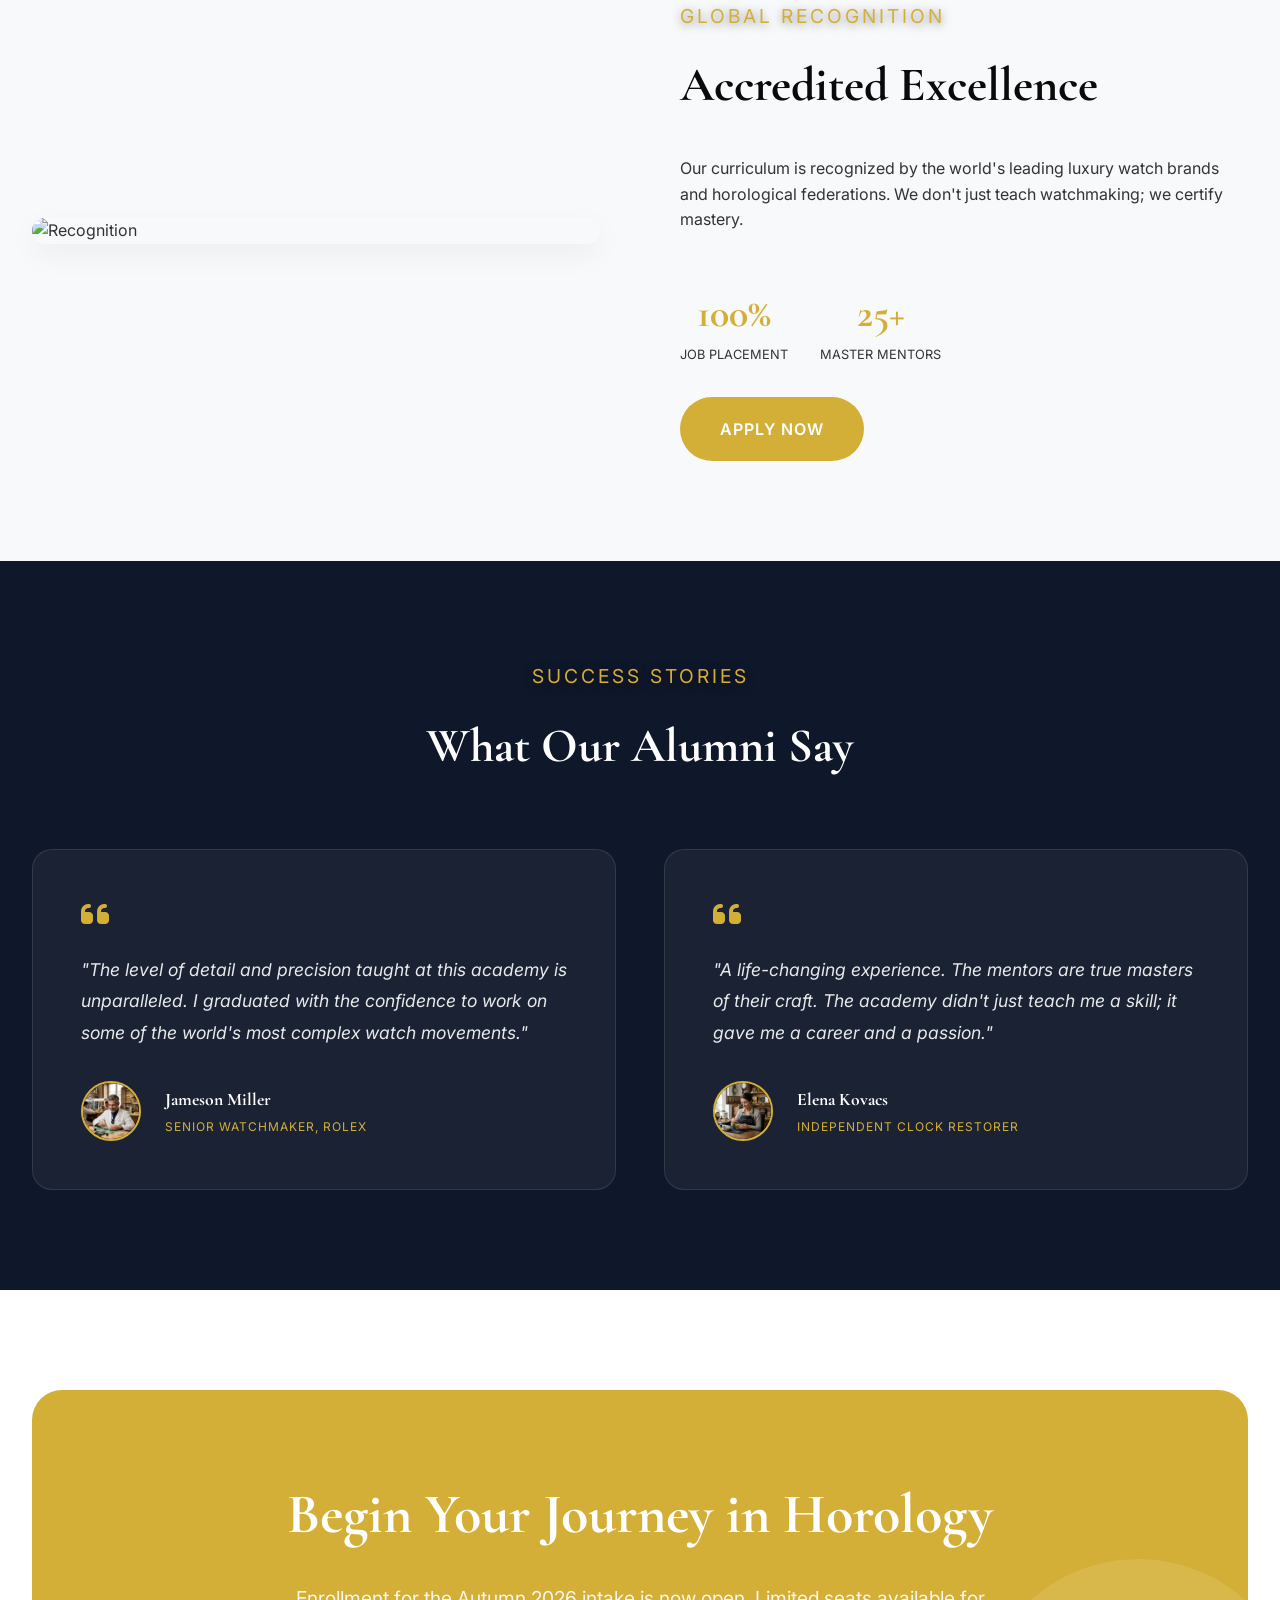
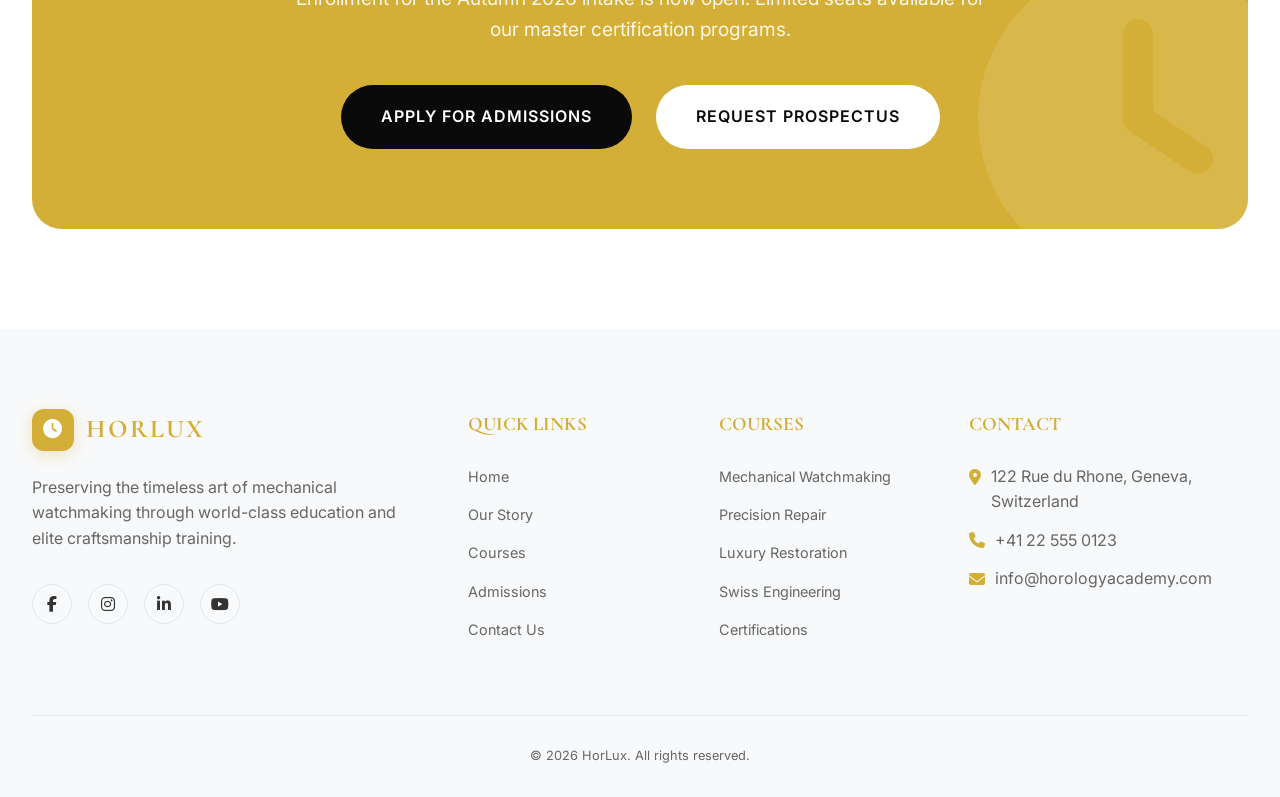
==== commit 6b060b8c: "responsive" ====
--- a/index.html
+++ b/index.html
@@ -97,7 +97,7 @@
     </section>
 
     <!-- About Academy -->
-    <section class="about-academy">
+    <section class="about-academy about-banner-home">
         <div class="container">
             <div class="split-grid">
                 <div data-reveal class="split-col-img">
@@ -128,7 +128,7 @@
     </section>
 
     <!-- Workshop Grid 1 -->
-    <section style="background: var(--bg-section);">
+    <section class="workshop-banner-home" style="background: var(--bg-section);">
         <div class="container">
             <div class="split-grid">
                 <div data-reveal class="split-col-img">
@@ -137,7 +137,7 @@
                 </div>
                 <div data-reveal class="split-col-content">
                     <span class="hero-tagline">Academy Workshops</span>
-                    <h2 class="section-title-split">The Master's <br>Workbench</h2>
+                    <h2 class="section-title-split">The Master's Workbench</h2>
                     <p style="margin-bottom: 1.5rem;">Experience the precision of high-end horology in our
                         state-of-the-art workshops. Our academy provides students with authentic Swiss-made tools and
                         vintage restoration equipment.</p>
@@ -157,7 +157,7 @@
                 <h2 style="font-size: 3rem;">Featured Certification Courses</h2>
             </div>
 
-            <div style="display: grid; grid-template-columns: repeat(3, 1fr); gap: 2.5rem;">
+            <div class="course-grid">
                 <!-- Course 1 -->
                 <div class="course-card" data-reveal>
                     <div style="height: 250px; overflow: hidden;">
@@ -216,7 +216,7 @@
             <div class="split-grid">
                 <div data-reveal class="split-col-content">
                     <span class="hero-tagline">Global Recognition</span>
-                    <h2 class="section-title-split">Accredited <br>Excellence</h2>
+                    <h2 class="section-title-split">Accredited Excellence</h2>
                     <p style="margin-bottom: 1.5rem;">Our curriculum is recognized by the world's leading luxury watch
                         brands and horological federations. We don't just teach watchmaking; we certify mastery.</p>
                     <div class="stats-row-mobile">
@@ -341,7 +341,7 @@
 
                 <div>
                     <h4 class="footer-title">Contact</h4>
-                    <ul class="footer-links" style="color: rgba(255,255,255,0.6);">
+                    <ul class="footer-links">
                         <li style="display: flex; gap: 10px; align-items: flex-start;"><i class="fas fa-map-marker-alt"
                                 style="color: var(--primary-gold); margin-top: 5px;"></i> 122 Rue du Rhone, Geneva,
                             <br>Switzerland
--- a/assets/css/style.css
+++ b/assets/css/style.css
@@ -15,10 +15,12 @@
     --bg-section: #F8F9FA;
     --bg-card: #FFFFFF;
     --bg-header: rgba(255, 255, 255, 0.8);
-    --bg-footer: #0A0A0A; /* We'll keep footer dark for premium look, or switch if user insists. Let's make it slightly adaptive. */
+    --bg-footer: #F8F9FA;
     --text-main: #333333;
     --text-heading: #0A0A0A;
     --text-muted: #666666;
+    --text-footer: #333333;
+    --text-footer-muted: #666666;
     --border-color: rgba(0, 0, 0, 0.08);
     --card-shadow: 0 10px 30px rgba(0, 0, 0, 0.05);
     
@@ -103,6 +105,30 @@
 .section-title-split {
     font-size: 3rem;
     margin-bottom: 2rem;
+}
+
+/* Specific Home Workshop Banner */
+.workshop-banner-home .split-grid {
+    grid-template-columns: 0.85fr 1.15fr;
+    gap: 4rem;
+}
+
+.workshop-banner-home .split-col-img img {
+    max-height: 480px;
+    width: 100%;
+    object-fit: cover;
+}
+
+/* Specific About Academy Banner */
+.about-banner-home .split-grid {
+    grid-template-columns: 0.85fr 1.15fr;
+    gap: 5rem;
+}
+
+.about-banner-home .split-col-img img {
+    max-height: 480px;
+    width: 100%;
+    object-fit: cover;
 }
 
 .stats-row-mobile {
@@ -298,6 +324,23 @@
     left: 0;
 }
 
+/* --- About History Custom Order --- */
+.about-history-grid .split-col-content {
+    display: contents;
+}
+
+.about-history-grid .history-header {
+    order: 1;
+}
+
+.about-history-grid .split-col-img {
+    order: 2;
+}
+
+.about-history-grid .history-body {
+    order: 3;
+}
+
 /* --- Hero Section --- */
 
 .hero {
@@ -309,10 +352,13 @@
     padding: 120px 0 60px; /* Better spacing for header and mobile */
 }
 
-/* For pages with shorter heroes */
-section.hero[style*="height: 60vh"] {
-    min-height: 60vh;
-    height: auto !important;
+/* For sub-pages with shorter heroes */
+.hero-subpage {
+    min-height: 55vh !important;
+    display: flex;
+    align-items: center;
+    padding-top: 140px !important;
+    padding-bottom: 60px !important;
 }
 
 .hero-bg {
@@ -485,10 +531,11 @@
     display: flex;
     gap: 4rem;
     margin-top: 4rem;
+    justify-content: center;
 }
 
 .counter-item {
-    text-align: left;
+    text-align: center;
 }
 
 .counter-num {
@@ -507,6 +554,12 @@
 }
 
 /* --- Course Cards --- */
+.course-grid {
+    display: grid;
+    grid-template-columns: repeat(3, 1fr);
+    gap: 2.5rem;
+}
+
 .course-card {
     background: var(--bg-card);
     border-radius: 20px;
@@ -585,6 +638,47 @@
 
 .learn-more:hover i {
     transform: translateX(5px);
+}
+
+/* --- Tool Showcase --- */
+.tool-grid {
+    display: grid;
+    grid-template-columns: repeat(4, 1fr);
+    gap: 1.5rem;
+}
+
+.tool-item {
+    position: relative;
+    overflow: hidden;
+    border-radius: 15px;
+    height: 350px;
+}
+
+.tool-item img {
+    width: 100%;
+    height: 100%;
+    object-fit: cover;
+    transition: var(--transition-smooth);
+}
+
+.tool-item:hover img {
+    transform: scale(1.1);
+}
+
+.tool-overlay {
+    position: absolute;
+    bottom: 0;
+    left: 0;
+    width: 100%;
+    padding: 1.5rem;
+    background: linear-gradient(to top, rgba(0,0,0,0.8), transparent);
+    color: white;
+}
+
+.tool-name {
+    color: var(--primary-gold);
+    margin: 0;
+    font-size: 1.2rem;
 }
 
 /* --- CTA Section --- */
@@ -734,7 +828,7 @@
 .footer {
     background: var(--bg-footer);
     padding: 80px 0 30px;
-    color: var(--primary-white);
+    color: var(--text-footer);
     transition: background-color 0.4s ease;
 }
 
@@ -750,7 +844,7 @@
 }
 
 .footer-desc {
-    color: rgba(255,255,255,0.6);
+    color: var(--text-footer-muted);
     margin-bottom: 2rem;
 }
 
@@ -762,12 +856,16 @@
     text-transform: uppercase;
 }
 
+.footer-links {
+    color: var(--text-footer-muted);
+}
+
 .footer-links li {
     margin-bottom: 0.8rem;
 }
 
 .footer-links a {
-    color: rgba(255,255,255,0.6);
+    color: var(--text-footer-muted);
     font-size: 0.9rem;
 }
 
@@ -784,8 +882,9 @@
 .social-icon {
     width: 40px;
     height: 40px;
-    border: 1px solid rgba(255,255,255,0.2);
+    border: 1px solid var(--border-color);
     border-radius: 50%;
+    color: var(--text-footer);
     display: flex;
     align-items: center;
     justify-content: center;
@@ -1027,6 +1126,130 @@
     height: 240px !important;
     object-fit: cover !important;
     border-radius: 20px !important;
+}
+
+/* --- Mission & Vision --- */
+.mission-grid {
+    display: grid;
+    grid-template-columns: 1fr 1fr;
+    gap: 4rem;
+}
+
+.mission-card {
+    background: white;
+    padding: 4rem;
+    border-radius: 30px;
+    box-shadow: var(--card-shadow);
+    text-align: center;
+}
+
+.mission-card i {
+    font-size: 3rem;
+    color: var(--primary-gold);
+    margin-bottom: 1.5rem;
+}
+
+.mission-card h3 {
+    font-size: 2rem;
+    margin-bottom: 1rem;
+}
+
+.mission-card p {
+    color: var(--text-muted);
+}
+
+/* --- Video Showcase --- */
+.video-grid {
+    display: grid;
+    grid-template-columns: repeat(3, 1fr);
+    gap: 2.5rem;
+}
+
+.video-item {
+    position: relative;
+    height: 450px;
+    border-radius: 40px;
+    overflow: hidden;
+    cursor: pointer;
+}
+
+.video-item img {
+    width: 100%;
+    height: 100%;
+    object-fit: cover;
+    transition: var(--transition-smooth);
+}
+
+.video-item:hover img {
+    transform: scale(1.1);
+}
+
+.video-overlay {
+    position: absolute;
+    top: 0;
+    left: 0;
+    width: 100%;
+    height: 100%;
+    background: linear-gradient(to top, rgba(0,0,0,0.8), transparent);
+    display: flex;
+    flex-direction: column;
+    justify-content: center;
+    align-items: center;
+    color: white;
+    padding: 2rem;
+    text-align: center;
+}
+
+.play-btn {
+    width: 80px;
+    height: 80px;
+    background: white;
+    border-radius: 50%;
+    display: flex;
+    align-items: center;
+    justify-content: center;
+    color: var(--primary-black);
+    font-size: 1.5rem;
+    margin-bottom: 2rem;
+    transition: var(--transition-smooth);
+    box-shadow: 0 0 30px rgba(255,255,255,0.3);
+}
+
+.video-item:hover .play-btn {
+    transform: scale(1.1);
+    background: var(--primary-gold);
+    color: white;
+}
+
+.video-title {
+    font-size: 1.8rem;
+    font-family: 'Cormorant Garamond', serif;
+    line-height: 1.2;
+}
+
+/* --- Global Recognition --- */
+.recognition-grid {
+    display: grid;
+    grid-template-columns: repeat(3, 1fr);
+    gap: 3rem;
+    text-align: center;
+}
+
+.recognition-item i {
+    font-size: 4rem;
+    color: var(--primary-gold);
+    margin-bottom: 1.5rem;
+}
+
+.recognition-item h4 {
+    color: white;
+    margin-bottom: 1rem;
+    font-size: 1.4rem;
+}
+
+.recognition-item p {
+    font-size: 0.95rem;
+    color: rgba(255,255,255,0.6);
 }
 
 /* --- Back to Top --- */
@@ -1065,6 +1288,352 @@
 
 body.dark-mode .back-to-top {
     background: var(--deep-navy);
+}
+
+/* --- Tuition Section --- */
+.tuition-title {
+    font-size: 3rem;
+    font-family: 'Cormorant Garamond', serif;
+}
+
+.tuition-table {
+    width: 100%;
+    border-collapse: collapse;
+    margin-bottom: 2.5rem;
+}
+
+.tuition-table th {
+    padding: 1.5rem 0;
+    font-weight: 700;
+    color: var(--primary-gold);
+    border-bottom: 1px solid var(--border-color);
+    text-align: left;
+}
+
+.tuition-table td {
+    padding: 1.5rem 0;
+    border-bottom: 1px solid var(--border-color);
+    color: var(--text-main);
+    font-size: 1.1rem;
+}
+
+/* --- Enrollment Card --- */
+.enrollment-card {
+    background: var(--primary-black);
+    color: white;
+    padding: 4rem;
+    border-radius: 30px;
+    height: 100%;
+    border: 1px solid rgba(212, 175, 55, 0.2);
+}
+
+.enrollment-title {
+    color: var(--primary-gold);
+    margin-bottom: 1.5rem;
+    font-size: 2.2rem;
+}
+
+/* --- Workshop Page --- */
+.workshop-title {
+    font-size: 3.5rem;
+    font-family: 'Cormorant Garamond', serif;
+}
+
+.workshop-grid {
+    display: grid;
+    grid-template-columns: repeat(2, 1fr);
+    gap: 2.5rem;
+}
+
+.workshop-item {
+    height: 380px;
+}
+
+.workshop-item img {
+    width: 100%;
+    height: 100%;
+    object-fit: cover;
+    border-radius: 20px;
+    box-shadow: var(--card-shadow);
+}
+
+/* --- Training Process --- */
+.training-title {
+    font-size: 3rem;
+    margin-bottom: 2rem;
+}
+
+.training-steps {
+    display: grid;
+    gap: 2rem;
+}
+
+.step-item {
+    display: flex;
+    gap: 1.5rem;
+    align-items: center;
+}
+
+.step-number {
+    width: 60px;
+    height: 60px;
+    background: var(--primary-gold);
+    border-radius: 50%;
+    display: flex;
+    align-items: center;
+    justify-content: center;
+    color: white;
+    font-weight: 700;
+    font-size: 1.2rem;
+    flex-shrink: 0;
+    box-shadow: 0 5px 15px rgba(212, 175, 55, 0.2);
+}
+
+.step-info h4 {
+    margin-bottom: 0.3rem;
+    color: var(--text-heading);
+}
+
+.step-info p {
+    font-size: 0.95rem !important;
+    color: var(--text-muted) !important;
+    margin: 0 !important;
+}
+
+/* --- Video Showcase --- */
+.video-title {
+    font-size: 3rem;
+    margin-bottom: 2rem;
+    color: white;
+}
+
+.video-preview-card {
+    position: relative;
+    border-radius: 30px;
+    overflow: hidden;
+    box-shadow: 0 30px 60px rgba(0,0,0,0.5);
+    height: 500px;
+}
+
+.video-img {
+    width: 100%;
+    height: 100%;
+    object-fit: cover;
+    filter: brightness(0.6);
+}
+
+.video-overlay {
+    position: absolute;
+    inset: 0;
+    display: flex;
+    align-items: center;
+    justify-content: center;
+    background: rgba(0,0,0,0.2);
+}
+
+.video-play-btn {
+    width: 80px;
+    height: 80px;
+    border: 2px solid white;
+    border-radius: 50%;
+    display: flex;
+    align-items: center;
+    justify-content: center;
+    font-size: 1.5rem;
+    cursor: pointer;
+    transition: var(--transition-smooth);
+    background: rgba(255,255,255,0.1);
+    backdrop-filter: blur(5px);
+    color: white;
+}
+
+.video-play-btn:hover {
+    background: var(--primary-gold);
+    border-color: var(--primary-gold);
+    transform: scale(1.1);
+}
+
+/* --- Gallery Stats --- */
+.gallery-stats {
+    display: grid;
+    grid-template-columns: repeat(2, 1fr);
+    gap: 2rem;
+}
+
+.stat-box {
+    background: rgba(255,255,255,0.05);
+    padding: 1.5rem;
+    border-radius: 12px;
+    text-align: left;
+    border: 1px solid rgba(255,255,255,0.05);
+    transition: var(--transition-smooth);
+}
+
+.stat-box:hover {
+    background: rgba(255,255,255,0.1);
+    transform: translateY(-5px);
+}
+
+.stat-box h3 {
+    color: var(--primary-gold);
+    font-size: 1.8rem;
+    margin-bottom: 0.5rem;
+}
+
+.stat-box p {
+    font-size: 0.85rem !important;
+    color: rgba(255,255,255,0.7) !important;
+    margin: 0 !important;
+}
+
+/* --- Contact Page --- */
+.contact-grid {
+    display: grid;
+    grid-template-columns: repeat(3, 1fr);
+    gap: 2.5rem;
+}
+
+.contact-card {
+    background: var(--bg-card);
+    padding: 3rem 2rem;
+    border-radius: 20px;
+    box-shadow: var(--card-shadow);
+    text-align: center;
+    border: 1px solid var(--border-color);
+    transition: var(--transition-smooth);
+}
+
+.contact-card:hover {
+    transform: translateY(-10px);
+}
+
+.contact-icon {
+    width: 65px;
+    height: 65px;
+    background: var(--bg-light);
+    border-radius: 50%;
+    display: flex; align-items: center; justify-content: center;
+    margin: 0 auto 1.5rem;
+    color: var(--primary-gold);
+    font-size: 1.4rem;
+}
+
+.contact-card-title {
+    margin-bottom: 0.8rem;
+    font-size: 1.3rem;
+    color: var(--text-heading);
+}
+
+.contact-card p {
+    color: var(--text-muted);
+    font-size: 0.9rem;
+    line-height: 1.6;
+}
+
+/* Inquiry Form */
+.inquiry-wrapper {
+    display: flex;
+    flex-direction: column;
+    gap: 4rem;
+}
+
+.inquiry-card {
+    background: var(--bg-card);
+    padding: 4rem;
+    border-radius: 30px;
+    box-shadow: var(--card-shadow);
+    border: 1px solid var(--border-color);
+    max-width: 900px;
+    margin: 0 auto;
+    width: 100%;
+}
+
+.inquiry-title {
+    font-size: 2.8rem;
+    margin-bottom: 2.5rem;
+    color: var(--text-heading);
+}
+
+.form-row {
+    display: grid;
+    grid-template-columns: 1fr 1fr;
+    gap: 2rem;
+    margin-bottom: 1.5rem;
+}
+
+.form-group {
+    margin-bottom: 1.5rem;
+}
+
+.form-group label {
+    display: block;
+    margin-bottom: 0.8rem;
+    font-weight: 600;
+    color: var(--text-heading);
+}
+
+/* --- Home 2 Specifics --- */
+.curriculum-grid-home2 {
+    display: grid;
+    grid-template-columns: 1fr 450px 1fr;
+    gap: 5rem;
+    align-items: center;
+}
+
+.curriculum-header-home2 {
+    text-align: left;
+}
+
+.curriculum-img-home2 img {
+    width: 100%;
+    height: 650px;
+    object-fit: cover;
+    border-radius: 30px;
+    box-shadow: var(--card-shadow);
+}
+
+.curriculum-content-home2 {
+    text-align: left;
+}
+
+@media (min-width: 1200px) {
+    .curriculum-header-home2 .section-title-split {
+        white-space: nowrap;
+        font-size: 3.5rem;
+    }
+}
+
+/* --- Home 2 Gallery --- */
+.gallery-header-home2 {
+    display: flex;
+    justify-content: space-between;
+    align-items: flex-end;
+    margin-bottom: 4rem;
+}
+
+.gallery-grid-home2 {
+    display: grid;
+    grid-template-columns: repeat(3, 1fr);
+    gap: 2.5rem;
+}
+
+.gallery-item-home2 {
+    height: 380px;
+    border-radius: 20px;
+    overflow: hidden;
+    box-shadow: var(--card-shadow);
+    border: 1px solid var(--border-color);
+}
+
+.gallery-item-home2 img {
+    width: 100%;
+    height: 100%;
+    object-fit: cover;
+    transition: var(--transition-smooth);
+}
+
+.gallery-item-home2:hover img {
+    transform: scale(1.1);
 }
 
 /* --- Newsletter Section --- */
@@ -1221,10 +1790,92 @@
     
     .hero-title { font-size: 2.8rem !important; }
     .section-title-split { font-size: 2.2rem !important; }
+    .tuition-title { font-size: 2.4rem !important; }
+    .enrollment-title { font-size: 1.8rem !important; }
+    .enrollment-card { padding: 3rem !important; }
+    .workshop-title { font-size: 2.6rem !important; }
+    .workshop-item { height: 320px !important; }
+    .workshop-grid { gap: 2rem !important; }
+    
+    .training-title { 
+        font-size: 2.2rem !important; 
+        white-space: nowrap !important;
+    }
+    
+    .training-content { text-align: center; }
+    .training-steps { max-width: 500px; margin: 0 auto; }
+    .step-item { 
+        flex-direction: column !important; 
+        text-align: center !important;
+        gap: 1.2rem !important;
+    }
+    
+    .video-title { font-size: 2.2rem !important; }
+    .video-preview-card { height: 400px !important; }
+
+    .contact-grid { 
+        grid-template-columns: repeat(2, 1fr) !important;
+        gap: 2rem !important;
+    }
+    
+    .contact-card {
+        text-align: left !important;
+    }
+    
+    .contact-icon {
+        margin: 0 0 1.5rem 0 !important;
+    }
+    
+    .inquiry-card {
+        padding: 3rem !important;
+        text-align: left !important;
+    }
+
     h2 { font-size: 2.2rem !important; }
     h3 { font-size: 1.4rem !important; }
     p { font-size: 0.95rem !important; }
     
+    .course-grid {
+        grid-template-columns: repeat(2, 1fr) !important;
+        gap: 2.5rem !important;
+        max-width: 850px;
+        margin: 0 auto;
+        justify-content: center;
+    }
+
+    .course-card:last-child:nth-child(odd) {
+        grid-column: span 2;
+        justify-self: center;
+        width: calc(50% - 1.25rem);
+        min-width: 320px;
+    }
+
+    .tool-grid {
+        grid-template-columns: repeat(2, 1fr) !important;
+        gap: 2rem !important;
+    }
+
+    .tool-item {
+        height: 300px !important;
+    }
+
+    .newsletter-banner {
+        flex-direction: column !important;
+        text-align: center !important;
+        padding: 4rem 2rem !important;
+        gap: 3rem !important;
+    }
+
+    .newsletter-content {
+        max-width: 100% !important;
+    }
+
+    .newsletter-form {
+        width: 100% !important;
+        max-width: 500px !important;
+        margin: 0 auto;
+    }
+
     .footer-grid {
         display: grid !important;
         grid-template-columns: repeat(2, 1fr) !important;
@@ -1248,7 +1899,16 @@
 
     .instructor-grid-home2 {
         grid-template-columns: repeat(2, 1fr) !important;
-        gap: 2.5rem !important;
+        gap: 3rem !important;
+        max-width: 850px;
+        margin: 0 auto;
+        justify-content: center;
+    }
+
+    .instructor-card-home2:last-child:nth-child(odd) {
+        grid-column: span 2;
+        justify-self: center;
+        width: calc(50% - 1.5rem);
     }
 
     .course-card-alt {
@@ -1281,16 +1941,33 @@
     }
 
     .curriculum-header-home2 { order: 1 !important; }
-    .curriculum-img-home2 { order: 2 !important; max-width: 700px; margin: 0 auto; }
+    .curriculum-img-home2 { 
+        order: 2 !important; 
+        max-width: 600px; 
+        margin: 0 auto; 
+    }
+    .curriculum-img-home2 img {
+        height: 300px !important;
+        object-fit: cover;
+        border-radius: 20px;
+    }
     .curriculum-content-home2 { order: 3 !important; }
 
     .gallery-grid-home2 {
         grid-template-columns: repeat(2, 1fr) !important;
-        gap: 1.5rem !important;
-    }
-    
-    .gallery-main-home2 img,
-    .gallery-side-home2 img {
+        gap: 2rem !important;
+        max-width: 850px;
+        margin: 0 auto;
+        justify-content: center;
+    }
+
+    .gallery-item-home2:last-child:nth-child(odd) {
+        grid-column: span 2;
+        justify-self: center;
+        width: calc(50% - 1rem);
+    }
+    
+    .gallery-item-home2 {
         height: 350px !important;
     }
 
@@ -1303,8 +1980,8 @@
     .split-col-img { order: -1 !important; }
     .split-col-img img { 
         width: 100% !important; 
-        max-width: 800px !important; 
-        height: 400px !important; 
+        max-width: 650px !important; 
+        height: 300px !important; 
         object-fit: cover !important; 
         border-radius: 20px !important;
         margin: 0 auto;
@@ -1317,12 +1994,88 @@
     section { padding: 60px 0; }
     .container { padding: 0 1.5rem; }
     
+    .gallery-stats {
+        grid-template-columns: repeat(2, 1fr) !important; /* Force horizontal */
+        gap: 1rem !important;
+    }
+    .stat-box { padding: 1.2rem 1rem !important; }
+    .stat-box h3 { font-size: 1.4rem !important; }
+    .stat-box p { font-size: 0.75rem !important; }
+
     .hero-title { font-size: 2.2rem !important; line-height: 1.2 !important; }
     .hero-subtitle { font-size: 0.95rem !important; margin-bottom: 2rem; }
-    .section-title-split { font-size: 1.8rem !important; line-height: 1.3 !important; }
+    .section-title-split { 
+        font-size: 1.8rem !important; 
+        line-height: 1.3 !important;
+        max-width: 280px !important; /* Force wrap into two lines */
+        margin-left: auto !important;
+        margin-right: auto !important;
+    }
+    .tuition-title { 
+        font-size: 1.7rem !important; 
+        white-space: nowrap !important;
+        margin-bottom: 1rem !important;
+    }
+    
+    .enrollment-card { 
+        padding: 2.5rem 1.5rem !important; 
+        border-radius: 20px !important;
+    }
+    .enrollment-title { font-size: 1.5rem !important; }
+    
+    .workshop-title { 
+        font-size: 1.8rem !important; 
+        white-space: nowrap !important;
+        margin-bottom: 0.5rem !important;
+    }
+    .workshop-header { margin-bottom: 3.5rem !important; }
+    .workshop-grid { 
+        grid-template-columns: 1fr !important; 
+        gap: 2rem !important;
+    }
+    .workshop-item { height: 280px !important; }
+    
+    .training-title { 
+        font-size: 1.8rem !important; 
+        white-space: normal !important;
+    }
+    .step-number {
+        width: 50px !important;
+        height: 50px !important;
+        font-size: 1.1rem !important;
+    }
+    
+    .video-showcase { padding: 60px 0 !important; }
+    .video-title { 
+        font-size: 1.7rem !important; 
+        line-height: 1.3 !important;
+        margin-bottom: 1.5rem !important;
+    }
+    .video-preview-card { height: 300px !important; border-radius: 20px !important; }
+    .video-play-btn { width: 60px !important; height: 60px !important; font-size: 1.2rem !important; }
+    
+    .contact-grid { grid-template-columns: 1fr !important; }
+    
+    .inquiry-title { 
+        font-size: 1.8rem !important; 
+        white-space: nowrap !important;
+        margin-bottom: 1.5rem !important;
+        text-align: left !important;
+    }
+    
+    .form-row {
+        grid-template-columns: 1fr !important;
+        gap: 1.5rem !important;
+    }
+    
     h2 { font-size: 1.8rem !important; }
     h3 { font-size: 1.4rem !important; }
     p { font-size: 0.9rem !important; line-height: 1.6 !important; }
+    
+    .tuition-table th, .tuition-table td {
+        padding: 1rem 0 !important;
+        font-size: 0.85rem !important;
+    }
     
     .btn { 
         padding: 1rem 1.5rem !important; 
@@ -1335,6 +2088,52 @@
         line-height: 1.2 !important;
         min-height: 50px;
         white-space: normal !important;
+    }
+
+    .gallery-grid-home2 {
+        grid-template-columns: 1fr !important;
+        gap: 2rem !important;
+    }
+
+    .gallery-item-home2 {
+        height: 300px !important;
+    }
+
+    .course-grid {
+        grid-template-columns: 1fr !important;
+        gap: 2rem !important;
+    }
+
+    .course-card:last-child:nth-child(odd) {
+        grid-column: span 1 !important;
+        width: 100% !important;
+    }
+
+    .tool-grid {
+        grid-template-columns: 1fr !important;
+        gap: 1.5rem !important;
+    }
+
+    .newsletter-banner {
+        padding: 3rem 1.5rem !important;
+        gap: 2rem !important;
+    }
+
+    .newsletter-form {
+        flex-direction: column !important;
+        gap: 1rem !important;
+    }
+
+    .newsletter-input, .newsletter-form .btn {
+        width: 100% !important;
+    }
+
+    .gallery-header-home2 {
+        flex-direction: column !important;
+        align-items: center !important;
+        text-align: center !important;
+        gap: 2rem !important;
+        margin-bottom: 3rem !important;
     }
 
     /* Universal Stacking for Mobile */
@@ -1350,6 +2149,7 @@
         flex-direction: column !important;
         gap: 2.5rem !important;
         text-align: center !important;
+        align-items: center !important;
     }
     
     .footer { padding: 60px 0 40px !important; }
@@ -1404,6 +2204,8 @@
     .instructor-img-wrapper-home2 { height: 300px !important; }
     
     .course-card-alt {
+        grid-template-columns: 1fr !important;
+        gap: 2rem !important;
         padding: 1.5rem !important;
     }
 
@@ -1424,7 +2226,40 @@
         gap: 1.5rem !important;
     }
 
-    .newsletter-form { width: 100%; max-width: 100%; flex-direction: column; }
+    .newsletter-banner {
+        padding: 3.5rem 1.5rem !important;
+        text-align: center !important;
+        border-radius: 20px !important;
+        gap: 2.5rem !important;
+    }
+    
+    .newsletter-content h2 {
+        font-size: 1.8rem !important;
+        line-height: 1.3 !important;
+        margin-bottom: 1.2rem !important;
+    }
+    
+    .newsletter-content p {
+        font-size: 0.95rem !important;
+        margin-bottom: 0 !important;
+    }
+
+    .newsletter-form { 
+        width: 100% !important; 
+        max-width: 100% !important; 
+        flex-direction: column !important;
+        gap: 1rem !important;
+    }
+    
+    .newsletter-input {
+        width: 100% !important;
+        text-align: center !important;
+    }
+    
+    .newsletter-form .btn {
+        width: 100% !important;
+        margin: 0 !important;
+    }
     
     /* Image Control for Mobile */
     .split-col-img img,
@@ -1436,6 +2271,38 @@
         border-radius: 15px !important;
     }
 
+    .mission-grid {
+        grid-template-columns: 1fr !important;
+        gap: 2rem !important;
+    }
+
+    .mission-card {
+        padding: 3rem 1.5rem !important;
+    }
+
+    .recognition-grid {
+        grid-template-columns: 1fr !important;
+        gap: 4rem !important;
+    }
+
+    .recognition-item {
+        max-width: 320px;
+        margin: 0 auto;
+    }
+
+    .video-grid {
+        grid-template-columns: 1fr !important;
+        gap: 2rem !important;
+    }
+
+    .video-item {
+        height: 380px !important;
+    }
+
+    .video-title {
+        font-size: 1.5rem !important;
+    }
+
     .back-to-top { bottom: 20px; right: 20px; width: 45px; height: 45px; }
 }
 
--- a/assets/css/dark-mode.css
+++ b/assets/css/dark-mode.css
@@ -12,6 +12,8 @@
     --text-main: #CBD5E1;
     --text-heading: #FFFFFF;
     --text-muted: #94A3B8;
+    --text-footer: #CBD5E1;
+    --text-footer-muted: #94A3B8;
     --border-color: rgba(255, 255, 255, 0.1);
     --card-shadow: 0 10px 40px rgba(0, 0, 0, 0.4);
 }
@@ -179,13 +181,13 @@
 
 /* Footer Visibility */
 body.dark-mode .footer {
-    background: #000000;
+    background: var(--bg-footer);
     border-top: 1px solid var(--border-color);
 }
 
 body.dark-mode .footer-desc,
 body.dark-mode .footer-links a {
-    color: var(--text-muted);
+    color: var(--text-footer-muted);
 }
 
 body.dark-mode .footer-links a:hover {
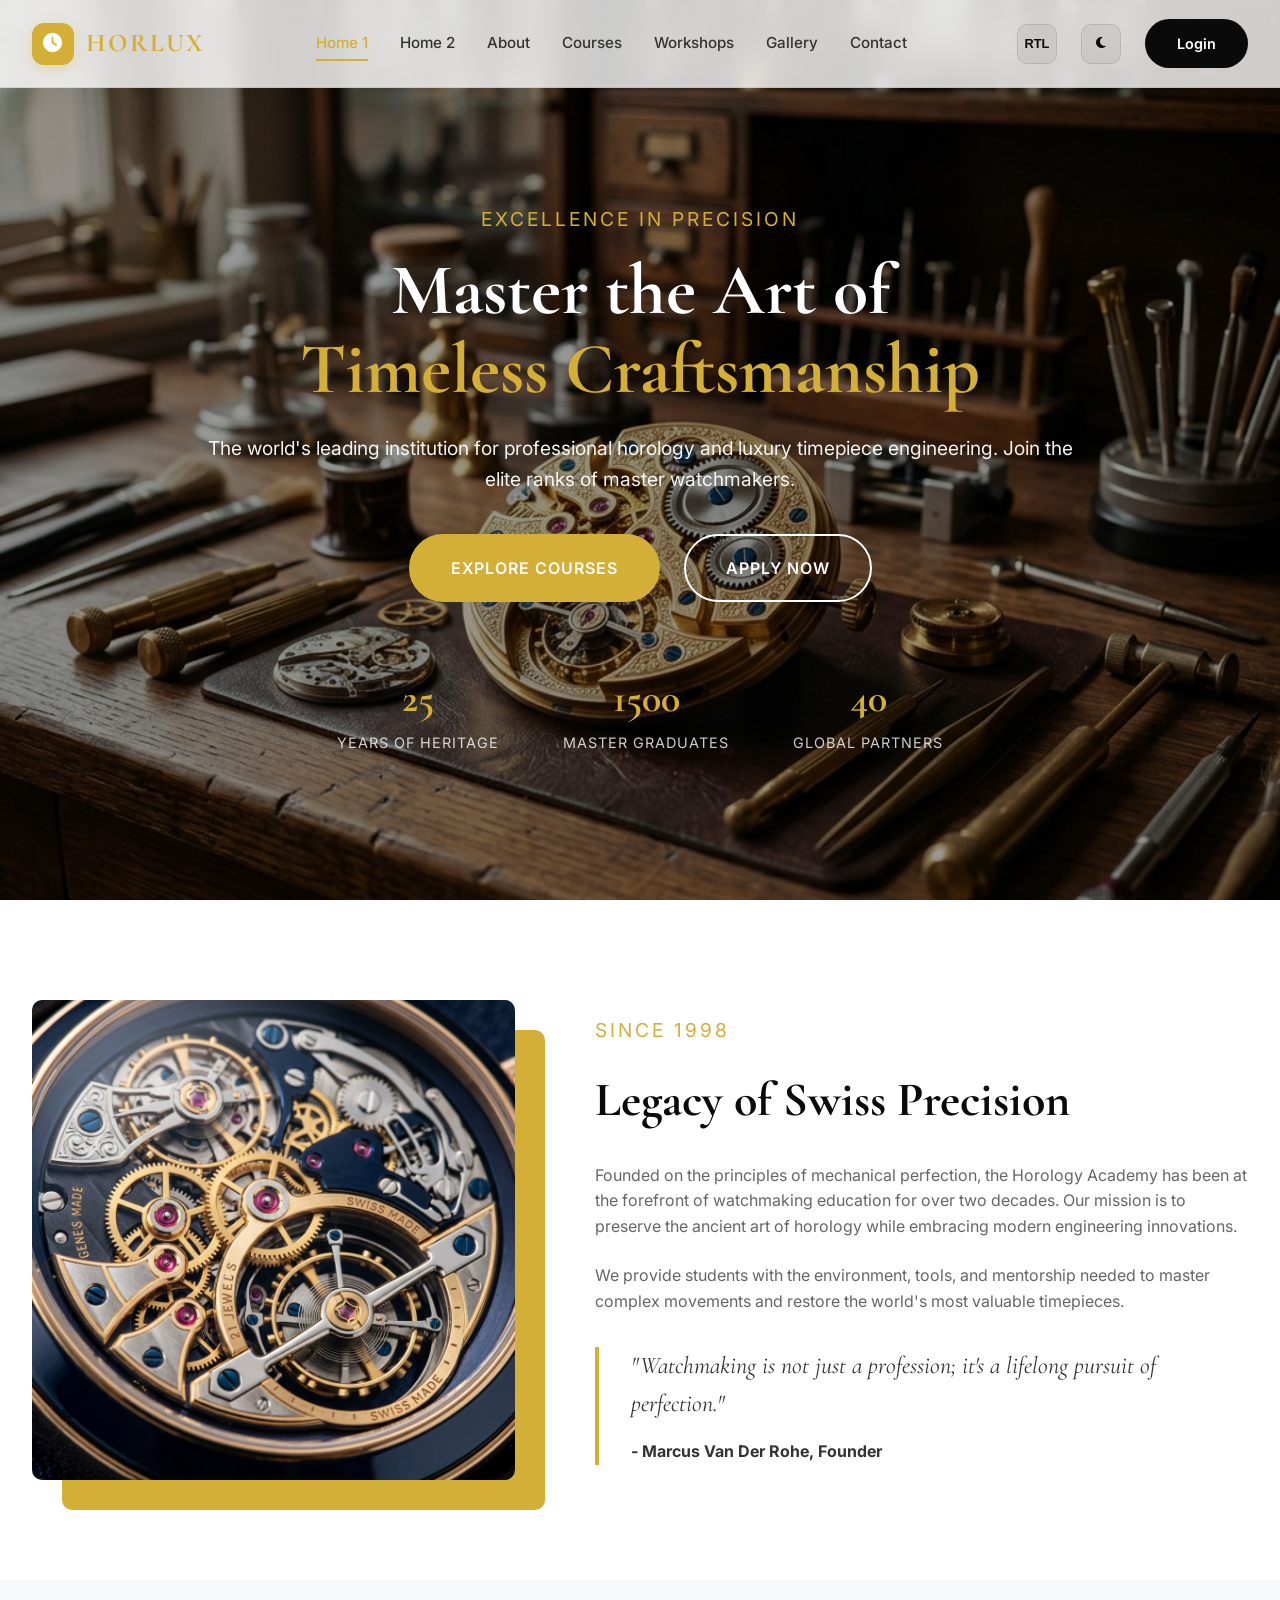
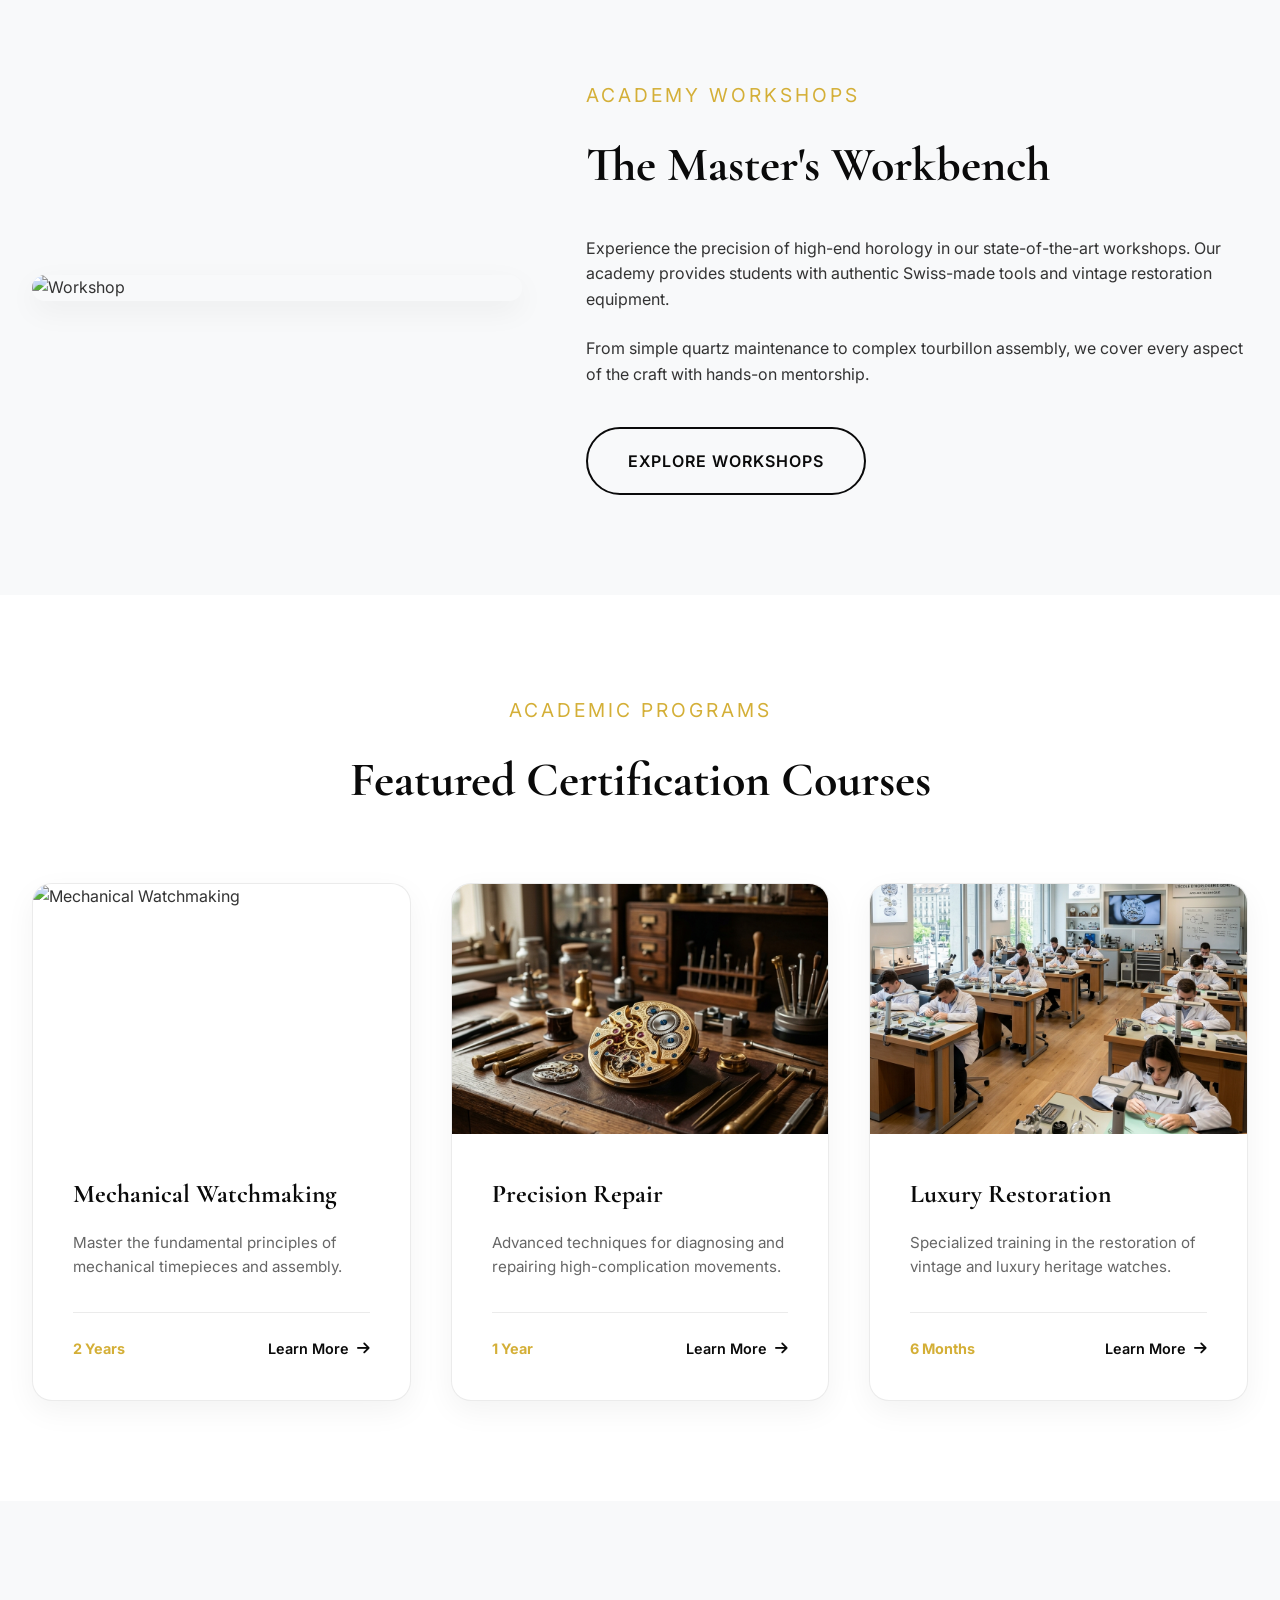
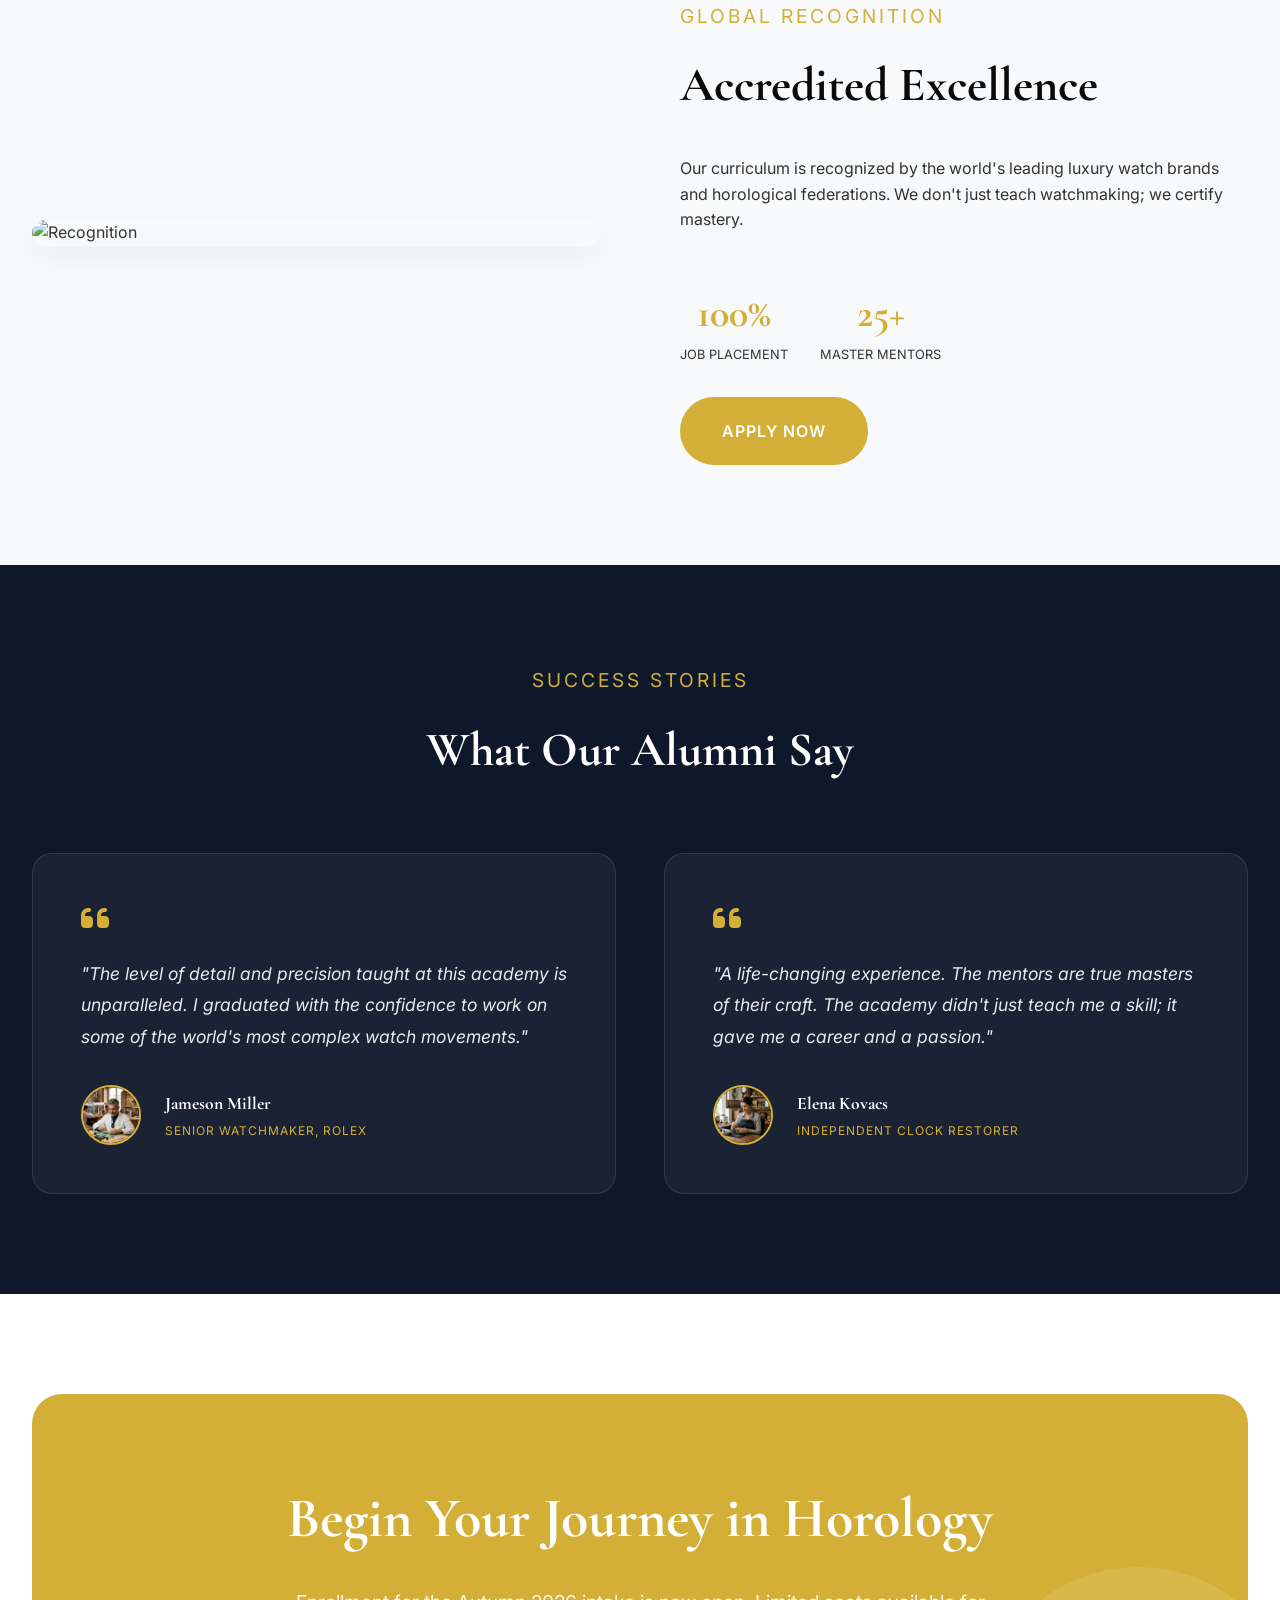
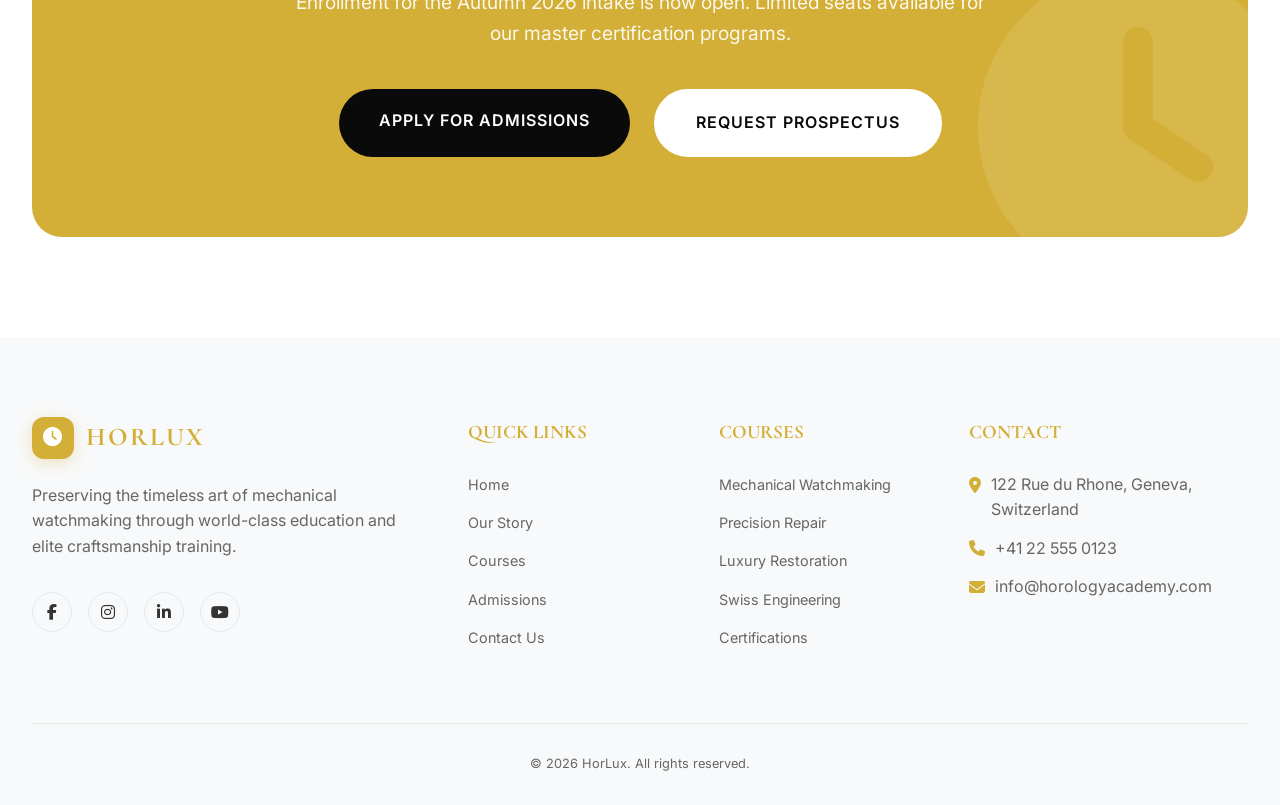
==== commit 5c7aab1d: "login" ====
--- a/index.html
+++ b/index.html
@@ -24,7 +24,7 @@
     <!-- Custom CSS -->
     <link rel="stylesheet" href="assets/css/style.css">
     <link rel="stylesheet" href="assets/css/dark-mode.css">
-    <link rel="stylesheet" href="assets/css/rtl.css">
+    <link rel="stylesheet" href="assets/css/rtl.css?v=2.2">
 </head>
 
 <body>
--- a/assets/css/style.css
+++ b/assets/css/style.css
@@ -43,7 +43,6 @@
     color: var(--text-main);
     background-color: var(--bg-body);
     line-height: 1.6;
-    overflow-x: hidden;
     transition: background-color 0.4s ease, color 0.4s ease;
 }
 
@@ -324,23 +323,6 @@
     left: 0;
 }
 
-/* --- About History Custom Order --- */
-.about-history-grid .split-col-content {
-    display: contents;
-}
-
-.about-history-grid .history-header {
-    order: 1;
-}
-
-.about-history-grid .split-col-img {
-    order: 2;
-}
-
-.about-history-grid .history-body {
-    order: 3;
-}
-
 /* --- Hero Section --- */
 
 .hero {
@@ -390,7 +372,7 @@
 }
 
 .hero-title {
-    font-size: 4.5rem;
+    font-size: clamp(2.5rem, 10vw, 4.5rem);
     line-height: 1.1;
     margin-bottom: 1.5rem;
     color: white; /* Force white on darkened background */
@@ -424,13 +406,25 @@
 .btn-primary {
     background: var(--primary-gold);
     color: white;
+    border: 2px solid var(--primary-gold);
 }
 
 .btn-primary:hover {
-    background: white;
-    color: var(--primary-black);
+    background: var(--primary-black) !important;
+    color: white !important;
+    border-color: var(--primary-black) !important;
     transform: translateY(-5px);
-    box-shadow: 0 10px 20px rgba(0,0,0,0.2);
+    box-shadow: 0 10px 20px rgba(0,0,0,0.15);
+}
+
+/* Hover override for primary buttons in dark sections to ensure high visibility */
+.video-showcase .btn-primary:hover,
+.hero .btn-primary:hover,
+.hero-2 .btn-primary:hover {
+    background: #FFFFFF !important;
+    color: var(--primary-black) !important;
+    border-color: #FFFFFF !important;
+    box-shadow: 0 10px 20px rgba(255, 255, 255, 0.15);
 }
 
 .btn-outline {
@@ -447,31 +441,39 @@
 .btn-outline:hover,
 .hero .btn-outline:hover,
 .hero-2 .btn-outline:hover {
-    background: var(--text-heading);
-    color: var(--bg-body);
+    background: var(--primary-gold) !important;
+    color: white !important;
+    border-color: var(--primary-gold) !important;
     transform: translateY(-5px);
-}
-
-.hero .btn-outline:hover,
-.hero-2 .btn-outline:hover {
-    background: white !important;
-    color: var(--primary-black) !important;
 }
 
 /* --- Form Elements --- */
 input, textarea, select {
+    display: block;
+    width: 100%;
     background: var(--bg-card);
     border: 1px solid var(--border-color);
     color: var(--text-main);
-    padding: 1rem;
-    border-radius: 10px;
+    padding: 1.2rem;
+    border-radius: 12px;
     font-family: inherit;
+    font-size: 1.05rem;
     transition: var(--transition-smooth);
 }
 
 input:focus, textarea:focus {
     outline: none;
     border-color: var(--primary-gold);
+}
+
+input[type="checkbox"],
+input[type="radio"] {
+    display: inline-block !important;
+    width: auto !important;
+    height: auto !important;
+    padding: 0 !important;
+    margin: 0 !important;
+    cursor: pointer;
 }
 
 label {
@@ -628,8 +630,13 @@
     transition: 0.4s cubic-bezier(0.4, 0, 0.2, 1);
 }
 
-.course-card:hover .learn-more {
-    color: var(--primary-gold);
+.course-card:hover .learn-more,
+.learn-more:hover {
+    color: var(--primary-gold) !important;
+}
+
+.learn-more:hover i {
+    color: var(--primary-gold) !important;
 }
 
 .learn-more i {
@@ -735,10 +742,27 @@
     transform: translateY(-5px);
 }
 
+/* --- CTA Section Buttons --- */
+.cta-banner .btn-outline {
+    border-color: white !important;
+    color: white !important;
+}
+
+.cta-banner .btn-outline:hover {
+    background: white !important;
+    color: var(--primary-black) !important;
+}
+
+body.dark-mode .cta-banner .btn-outline:hover {
+    background: white !important;
+    color: #0A0A0A !important;
+}
+
 .btn-white {
     background: white;
     color: var(--primary-black) !important;
     min-width: 250px;
+    border: 2px solid white;
 }
 
 /* --- Testimonials --- */
@@ -808,9 +832,12 @@
     letter-spacing: 1px;
 }
 
-.btn-white:hover {
-    background: var(--primary-black);
+.btn-white:hover,
+.cta-banner .btn-white:hover,
+body.dark-mode .cta-banner .btn-white:hover {
+    background: transparent !important;
     color: white !important;
+    border-color: white !important;
     transform: translateY(-5px);
 }
 
@@ -870,7 +897,7 @@
 }
 
 .footer-links a:hover {
-    color: var(--primary-gold);
+    color: var(--primary-gold) !important;
     padding-left: 5px;
 }
 
@@ -892,8 +919,9 @@
 }
 
 .social-icon:hover {
-    background: var(--primary-gold);
-    border-color: var(--primary-gold);
+    background: var(--primary-gold) !important;
+    border-color: var(--primary-gold) !important;
+    color: var(--primary-black) !important;
 }
 
 .footer-bottom {
@@ -976,6 +1004,10 @@
     font-family: 'Cormorant Garamond', serif;
 }
 
+.instructors-preview .instructor-name {
+    color: white !important;
+}
+
 .instructor-role {
     color: var(--primary-gold);
     font-weight: 600;
@@ -997,7 +1029,7 @@
 
 .instructor-img-wrapper-home2 {
     width: 100%;
-    height: 400px;
+    height: 350px;
     border-radius: 20px;
     overflow: hidden;
     margin-bottom: 1.5rem;
@@ -1036,23 +1068,27 @@
 .curriculum-grid-home2 {
     display: grid;
     grid-template-columns: 1fr 1fr;
-    gap: 1rem 5rem;
-    align-items: center;
+    gap: 5rem;
+    align-items: center;
+}
+
+.curriculum-text-home2 {
+    display: flex;
+    flex-direction: column;
+    gap: 0;
 }
 
 .curriculum-header-home2 {
-    grid-column: 1;
-    grid-row: 1;
-}
-
-.curriculum-content-home2 {
-    grid-column: 1;
-    grid-row: 2;
-}
-
-.curriculum-img-home2 {
-    grid-column: 2;
-    grid-row: 1 / span 2;
+    margin-bottom: 1.5rem;
+}
+
+.curriculum-header-home2 .section-title-split {
+    margin-bottom: 0;
+}
+
+.curriculum-img-home2 img {
+    border-radius: 20px;
+    width: 100%;
 }
 
 .curriculum-list-home2 {
@@ -1090,7 +1126,6 @@
 
 .curriculum-img-home2 img {
     border-radius: 20px;
-    filter: grayscale(0.5) contrast(1.2);
     width: 100%;
 }
 
@@ -1098,8 +1133,12 @@
 .gallery-header-home2 {
     display: flex;
     justify-content: space-between;
-    align-items: flex-end;
+    align-items: center;
     margin-bottom: 4rem;
+}
+
+.gallery-header-home2 .section-title-split {
+    margin-bottom: 0;
 }
 
 /* --- Home 2 Gallery --- */
@@ -1128,34 +1167,194 @@
     border-radius: 20px !important;
 }
 
-/* --- Mission & Vision --- */
-.mission-grid {
+/* --- Corporate Mandates / Mission & Vision Redesign --- */
+.corporate-mandate {
+    background: var(--bg-section) !important;
+}
+
+.mandate-layout {
     display: grid;
-    grid-template-columns: 1fr 1fr;
-    gap: 4rem;
-}
-
-.mission-card {
+    grid-template-columns: 1fr;
+    gap: 3.5rem;
+    align-items: stretch;
+}
+
+.mandate-primary-card {
     background: white;
-    padding: 4rem;
+    padding: 4.5rem;
     border-radius: 30px;
     box-shadow: var(--card-shadow);
+    border: 1px solid var(--border-color);
+    display: grid;
+    grid-template-columns: 1.2fr 1fr;
+    gap: 4rem;
+    align-items: center;
+    position: relative;
+    overflow: hidden;
+    transition: var(--transition-smooth);
+}
+
+.mandate-primary-content {
+    display: flex;
+    flex-direction: column;
+    align-items: center;
     text-align: center;
 }
 
-.mission-card i {
-    font-size: 3rem;
+.mandate-primary-card:hover {
+    transform: translateY(-8px);
+    border-color: var(--primary-gold);
+    box-shadow: 0 15px 30px rgba(212, 175, 55, 0.08);
+}
+
+.mandate-primary-card:hover .mandate-num {
     color: var(--primary-gold);
+}
+
+.mandate-primary-card:hover .mandate-icon {
+    background: var(--primary-gold);
+    color: white;
+}
+
+.mandate-primary-card::before {
+    content: '';
+    position: absolute;
+    top: 0;
+    left: 0;
+    width: 6px;
+    height: 100%;
+    background: var(--primary-gold);
+}
+
+.mandate-badge {
+    background: rgba(212, 175, 55, 0.1);
+    color: var(--primary-gold);
+    padding: 0.6rem 1.2rem;
+    border-radius: 50px;
+    font-size: 0.85rem;
+    font-weight: 700;
+    text-transform: uppercase;
+    letter-spacing: 1px;
+    display: inline-flex;
+    align-items: center;
+    gap: 8px;
+    margin-bottom: 2rem;
+    align-self: flex-start;
+}
+
+.mandate-primary-card h3 {
+    font-size: 2.8rem;
+    font-family: 'Cormorant Garamond', serif;
+    color: var(--text-heading);
     margin-bottom: 1.5rem;
 }
 
-.mission-card h3 {
-    font-size: 2rem;
+.mandate-lead {
+    font-size: 1.15rem;
+    line-height: 1.8;
+    color: var(--text-main);
+    margin-bottom: 2.5rem;
+}
+
+.mandate-bullet-list {
+    list-style: none;
+    padding: 0;
+    margin: 0;
+    display: grid;
+    gap: 1.2rem;
+}
+
+.mandate-bullet-list li {
+    display: flex;
+    align-items: center;
+    gap: 12px;
+    color: var(--text-muted);
+    font-size: 0.95rem;
+}
+
+.mandate-bullet-list li i {
+    color: var(--primary-gold);
+    font-size: 1.1rem;
+}
+
+.mandate-secondary-grid {
+    display: grid;
+    grid-template-columns: repeat(4, 1fr);
+    gap: 2.5rem;
+}
+
+.mandate-card {
+    background: white;
+    padding: 3rem;
+    border-radius: 24px;
+    box-shadow: var(--card-shadow);
+    border: 1px solid var(--border-color);
+    transition: var(--transition-smooth);
+    display: flex;
+    flex-direction: column;
+    align-items: center;
+    text-align: center;
+}
+
+.mandate-card:hover {
+    transform: translateY(-8px);
+    border-color: var(--primary-gold);
+    box-shadow: 0 15px 30px rgba(212, 175, 55, 0.08);
+}
+
+.mandate-card-header {
+    display: flex;
+    flex-direction: row;
+    justify-content: center;
+    align-items: center;
+    gap: 1.5rem;
+    margin-bottom: 2rem;
+    width: 100%;
+    text-align: center;
+}
+
+.mandate-num {
+    font-size: 1.5rem;
+    font-weight: 700;
+    color: rgba(0, 0, 0, 0.35);
+    font-family: 'Cormorant Garamond', serif;
+    transition: var(--transition-smooth);
+}
+
+.mandate-card:hover .mandate-num {
+    color: var(--primary-gold);
+}
+
+.mandate-icon {
+    width: 50px;
+    height: 50px;
+    background: rgba(0, 0, 0, 0.02);
+    border-radius: 14px;
+    color: var(--primary-gold);
+    display: flex;
+    align-items: center;
+    justify-content: center;
+    font-size: 1.3rem;
+    transition: var(--transition-smooth);
+}
+
+.mandate-card:hover .mandate-icon {
+    background: var(--primary-gold);
+    color: white;
+}
+
+.mandate-card h4 {
+    font-size: 1.4rem;
+    color: var(--text-heading);
     margin-bottom: 1rem;
-}
-
-.mission-card p {
+    font-family: 'Cormorant Garamond', serif;
+}
+
+.mandate-card p {
     color: var(--text-muted);
+    font-size: 0.9rem;
+    line-height: 1.7;
+    margin: 0;
 }
 
 /* --- Video Showcase --- */
@@ -1190,7 +1389,7 @@
     left: 0;
     width: 100%;
     height: 100%;
-    background: linear-gradient(to top, rgba(0,0,0,0.8), transparent);
+    background: rgba(0, 0, 0, 0.55);
     display: flex;
     flex-direction: column;
     justify-content: center;
@@ -1198,6 +1397,11 @@
     color: white;
     padding: 2rem;
     text-align: center;
+    transition: var(--transition-smooth);
+}
+
+.video-item:hover .video-overlay {
+    background: rgba(0, 0, 0, 0.7);
 }
 
 .play-btn {
@@ -1221,9 +1425,10 @@
     color: white;
 }
 
-.video-title {
-    font-size: 1.8rem;
+.video-item .video-title {
+    font-size: 1.4rem !important;
     font-family: 'Cormorant Garamond', serif;
+    font-weight: 700 !important;
     line-height: 1.2;
 }
 
@@ -1489,8 +1694,16 @@
 /* --- Contact Page --- */
 .contact-grid {
     display: grid;
-    grid-template-columns: repeat(3, 1fr);
+    grid-template-columns: repeat(4, minmax(0, 1fr));
     gap: 2.5rem;
+    align-items: stretch;
+}
+
+.contact-socials {
+    display: flex;
+    gap: 1rem;
+    justify-content: center;
+    margin-top: 1rem;
 }
 
 .contact-card {
@@ -1501,6 +1714,9 @@
     text-align: center;
     border: 1px solid var(--border-color);
     transition: var(--transition-smooth);
+    height: 100%;
+    word-wrap: break-word;
+    overflow-wrap: break-word;
 }
 
 .contact-card:hover {
@@ -1539,18 +1755,18 @@
 
 .inquiry-card {
     background: var(--bg-card);
-    padding: 4rem;
+    padding: 3.5rem;
     border-radius: 30px;
     box-shadow: var(--card-shadow);
     border: 1px solid var(--border-color);
-    max-width: 900px;
+    max-width: 850px;
     margin: 0 auto;
     width: 100%;
 }
 
 .inquiry-title {
-    font-size: 2.8rem;
-    margin-bottom: 2.5rem;
+    font-size: 2.2rem;
+    margin-bottom: 2rem;
     color: var(--text-heading);
 }
 
@@ -1575,7 +1791,7 @@
 /* --- Home 2 Specifics --- */
 .curriculum-grid-home2 {
     display: grid;
-    grid-template-columns: 1fr 450px 1fr;
+    grid-template-columns: 1fr 380px 1fr;
     gap: 5rem;
     align-items: center;
 }
@@ -1586,7 +1802,7 @@
 
 .curriculum-img-home2 img {
     width: 100%;
-    height: 650px;
+    height: 500px;
     object-fit: cover;
     border-radius: 30px;
     box-shadow: var(--card-shadow);
@@ -1618,7 +1834,7 @@
 }
 
 .gallery-item-home2 {
-    height: 380px;
+    height: 320px;
     border-radius: 20px;
     overflow: hidden;
     box-shadow: var(--card-shadow);
@@ -1679,6 +1895,7 @@
 
 .newsletter-input {
     flex: 1;
+    width: auto;
     padding: 1.2rem 1.5rem;
     border-radius: 12px;
     border: 1px solid rgba(255,255,255,0.1);
@@ -1723,7 +1940,7 @@
         width: 100%;
         height: 100vh;
         background: var(--bg-body);
-        padding: 100px 2rem 40px;
+        padding: 60px 2rem 40px;
         gap: 1.5rem;
         z-index: 999;
         text-align: center;
@@ -1814,12 +2031,22 @@
     .video-preview-card { height: 400px !important; }
 
     .contact-grid { 
-        grid-template-columns: repeat(2, 1fr) !important;
-        gap: 2rem !important;
+        display: grid !important;
+        grid-template-columns: repeat(2, minmax(0, 1fr)) !important;
+        gap: 1.5rem !important;
+        align-items: stretch !important;
+    }
+    
+    .contact-socials {
+        justify-content: flex-start !important;
     }
     
     .contact-card {
+        height: 100% !important;
+        padding: 2rem 1.5rem !important;
         text-align: left !important;
+        word-wrap: break-word;
+        overflow-wrap: break-word;
     }
     
     .contact-icon {
@@ -1878,20 +2105,21 @@
 
     .footer-grid {
         display: grid !important;
-        grid-template-columns: repeat(2, 1fr) !important;
-        gap: 3rem !important;
+        grid-template-columns: repeat(4, 1fr) !important;
+        gap: 2rem !important;
         text-align: left !important;
+        align-items: start !important;
     }
     
     .footer { padding: 80px 0 40px !important; }
     
     .footer-grid > div:first-child {
-        grid-column: span 2;
-        text-align: center;
-        margin-bottom: 2rem;
-    }
-
-    .footer-socials { justify-content: center; }
+        grid-column: span 1 !important;
+        text-align: left !important;
+        margin-bottom: 0 !important;
+    }
+
+    .footer-socials { justify-content: start !important; }
     .footer-links li { 
         justify-content: flex-start; 
         margin-bottom: 1.2rem !important;
@@ -1940,18 +2168,20 @@
         gap: 2rem !important;
     }
 
-    .curriculum-header-home2 { order: 1 !important; }
+    .curriculum-text-home2 { order: 1 !important; }
     .curriculum-img-home2 { 
         order: 2 !important; 
-        max-width: 600px; 
+        max-width: 100% !important; 
+        width: 100% !important;
         margin: 0 auto; 
     }
     .curriculum-img-home2 img {
+        width: 100% !important;
+        max-width: 100% !important;
         height: 300px !important;
-        object-fit: cover;
-        border-radius: 20px;
-    }
-    .curriculum-content-home2 { order: 3 !important; }
+        object-fit: cover !important;
+        border-radius: 20px !important;
+    }
 
     .gallery-grid-home2 {
         grid-template-columns: repeat(2, 1fr) !important;
@@ -1977,16 +2207,82 @@
         flex-direction: column !important;
         gap: 4rem !important;
     }
+    .split-col-content {
+        text-align: center !important;
+        display: flex !important;
+        flex-direction: column !important;
+        align-items: center !important;
+    }
+    .stats-row-mobile {
+        justify-content: center !important;
+        margin-top: 2rem !important;
+    }
+    .history-header, .history-body {
+        width: 100% !important;
+        text-align: center !important;
+        display: flex !important;
+        flex-direction: column !important;
+        align-items: center !important;
+    }
     .split-col-img { order: -1 !important; }
     .split-col-img img { 
         width: 100% !important; 
-        max-width: 650px !important; 
+        max-width: 100% !important; 
         height: 300px !important; 
         object-fit: cover !important; 
         border-radius: 20px !important;
         margin: 0 auto;
         display: block;
     }
+
+    /* Extra specificity for About Page history image */
+    .about-history-grid .split-col-img img {
+        width: 100% !important;
+        max-width: 100% !important;
+        height: 300px !important;
+    }
+
+    /* Extra specificity for Workshop Page training image */
+    .training-process .split-col-img img {
+        width: 100% !important;
+        max-width: 100% !important;
+        height: 300px !important;
+    }
+
+    /* Extra specificity for Gallery Page showcase image */
+    .watch-showcase .split-col-img img {
+        width: 100% !important;
+        max-width: 100% !important;
+        height: 300px !important;
+    }
+
+    /* Video Grid Stacking for Tablet */
+    .video-grid {
+        grid-template-columns: 1fr !important;
+        gap: 3rem !important;
+        max-width: 700px;
+        margin: 0 auto;
+    }
+
+    .video-item {
+        height: 400px !important;
+    }
+
+    .mandate-layout {
+        grid-template-columns: 1fr !important;
+        gap: 3rem !important;
+    }
+    
+    .mandate-secondary-grid {
+        grid-template-columns: 1fr 1fr !important;
+        gap: 2rem !important;
+    }
+
+    .mandate-primary-card {
+        grid-template-columns: 1fr !important;
+        gap: 2.5rem !important;
+        padding: 3.5rem !important;
+    }
 }
 
 /* --- MOBILE SCALING (max-width: 767px) --- */
@@ -2002,7 +2298,7 @@
     .stat-box h3 { font-size: 1.4rem !important; }
     .stat-box p { font-size: 0.75rem !important; }
 
-    .hero-title { font-size: 2.2rem !important; line-height: 1.2 !important; }
+    .hero-title { font-size: clamp(2rem, 8vw, 2.5rem) !important; line-height: 1.2 !important; }
     .hero-subtitle { font-size: 0.95rem !important; margin-bottom: 2rem; }
     .section-title-split { 
         font-size: 1.8rem !important; 
@@ -2075,6 +2371,34 @@
     .tuition-table th, .tuition-table td {
         padding: 1rem 0 !important;
         font-size: 0.85rem !important;
+    }
+
+    /* Left-align tuition section on mobile */
+    .tuition-enrollment .split-grid > div:first-child {
+        text-align: left !important;
+        align-items: flex-start !important;
+        width: 100%;
+    }
+    .tuition-enrollment .tuition-title {
+        text-align: left !important;
+    }
+    .tuition-enrollment p {
+        text-align: left !important;
+    }
+    .tuition-enrollment .tuition-table {
+        text-align: left !important;
+    }
+    .tuition-enrollment .tuition-table th,
+    .tuition-enrollment .tuition-table td {
+        text-align: left !important;
+    }
+    .tuition-enrollment .tuition-table td:last-child {
+        text-align: right !important;
+    }
+    .tuition-enrollment .btn {
+        align-self: flex-start !important;
+        width: auto !important;
+        display: inline-flex !important;
     }
     
     .btn { 
@@ -2132,8 +2456,12 @@
         flex-direction: column !important;
         align-items: center !important;
         text-align: center !important;
-        gap: 2rem !important;
-        margin-bottom: 3rem !important;
+        gap: 1.5rem !important;
+        margin-bottom: 3.5rem !important;
+    }
+
+    .gallery-header-home2 .section-title-split {
+        margin-bottom: 0 !important;
     }
 
     /* Universal Stacking for Mobile */
@@ -2144,7 +2472,8 @@
     .instructor-grid-home2, 
     .curriculum-grid-home2, 
     .gallery-grid,
-    .newsletter-banner {
+    .newsletter-banner,
+    .hero-counters {
         display: flex !important;
         flex-direction: column !important;
         gap: 2.5rem !important;
@@ -2161,15 +2490,25 @@
     .hero-btns { flex-direction: column; gap: 1rem; width: 100%; }
     
     .hero, .hero-2 { 
-        padding: 120px 0 60px !important; 
+        padding: 100px 0 50px !important; 
         text-align: center;
-        min-height: auto;
+        min-height: calc(100vh - 80px); /* Fill screen but allow for header */
+        display: flex;
+        flex-direction: column;
+        justify-content: center;
+    }
+
+    .hero-subpage {
+        min-height: 40vh !important;
+        padding-top: 100px !important;
+        padding-bottom: 40px !important;
     }
 
     .hero-counters {
         justify-content: center;
-        gap: 2rem;
+        gap: 2.5rem !important;
         margin-top: 3rem;
+        width: 100%;
     }
 
     .counter-num { font-size: 1.8rem; }
@@ -2271,13 +2610,24 @@
         border-radius: 15px !important;
     }
 
-    .mission-grid {
+    .mandate-layout {
         grid-template-columns: 1fr !important;
         gap: 2rem !important;
     }
 
-    .mission-card {
+    .mandate-secondary-grid {
+        grid-template-columns: 1fr !important;
+        gap: 1.5rem !important;
+    }
+
+    .mandate-primary-card {
+        grid-template-columns: 1fr !important;
+        gap: 2rem !important;
         padding: 3rem 1.5rem !important;
+    }
+
+    .mandate-card {
+        padding: 2rem 1.5rem !important;
     }
 
     .recognition-grid {
@@ -2312,6 +2662,7 @@
 }
 
 @media (max-width: 1024px) {
+    .header { padding: 0.8rem 0; }
     .logo { font-size: 1.2rem; }
     .logo-icon { width: 35px; height: 35px; font-size: 1rem; }
 }
--- a/assets/css/dark-mode.css
+++ b/assets/css/dark-mode.css
@@ -59,6 +59,7 @@
 body.dark-mode .course-card,
 body.dark-mode .card,
 body.dark-mode .testimonial-card,
+body.dark-mode .mission-card,
 body.dark-mode [style*="background: white"],
 body.dark-mode [style*="background: #ffffff"] {
     background-color: var(--bg-card) !important;
@@ -87,7 +88,6 @@
 body.dark-mode .hero-2 .hero-tagline,
 body.dark-mode .hero-tagline {
     color: var(--primary-gold) !important;
-    text-shadow: 0 2px 10px rgba(0, 0, 0, 0.5);
     opacity: 1 !important;
     visibility: visible !important;
 }
@@ -95,17 +95,14 @@
 body.dark-mode .hero-subtitle,
 body.dark-mode .counter-label {
     color: rgba(255, 255, 255, 0.8) !important;
-    text-shadow: 0 2px 10px rgba(0, 0, 0, 0.5);
 }
 
 .hero-tagline {
     color: var(--primary-gold) !important;
-    text-shadow: 0 2px 10px rgba(0, 0, 0, 0.5);
 }
 
 .hero-subtitle {
     color: rgba(255, 255, 255, 0.95) !important;
-    text-shadow: 0 2px 10px rgba(0, 0, 0, 0.5);
 }
 
 .counter-label {
@@ -134,8 +131,9 @@
 }
 
 body.dark-mode .btn-outline:hover {
-    background: #FFFFFF;
-    color: #0A0A0A;
+    background: var(--primary-gold) !important;
+    border-color: var(--primary-gold) !important;
+    color: #FFFFFF !important;
 }
 
 /* CTA Buttons - Keep high contrast on Gold background */
@@ -157,6 +155,13 @@
 body.dark-mode .btn-white:hover {
     background: #0A0A0A !important;
     color: #FFFFFF !important;
+}
+
+body.dark-mode .btn-primary:hover {
+    background: #FFFFFF !important;
+    border-color: #FFFFFF !important;
+    color: #0A0A0A !important;
+    box-shadow: 0 10px 20px rgba(255, 255, 255, 0.1);
 }
 
 /* Forms */
@@ -194,6 +199,32 @@
     color: var(--primary-gold);
 }
 
+/* Corporate Mandate Dark Mode Adjustments */
+body.dark-mode .mandate-primary-card,
+body.dark-mode .mandate-card {
+    background-color: var(--bg-card) !important;
+    border-color: var(--border-color) !important;
+}
+
+body.dark-mode .mandate-num {
+    color: rgba(255, 255, 255, 0.35);
+}
+
+body.dark-mode .mandate-card:hover .mandate-num,
+body.dark-mode .mandate-primary-card:hover .mandate-num {
+    color: var(--primary-gold);
+}
+
+body.dark-mode .mandate-icon {
+    background: rgba(255, 255, 255, 0.03);
+}
+
+body.dark-mode .mandate-card:hover .mandate-icon,
+body.dark-mode .mandate-primary-card:hover .mandate-icon {
+    background: var(--primary-gold);
+    color: var(--primary-black) !important;
+}
+
 /* Miscellaneous */
 body.dark-mode .logo-icon {
     box-shadow: 0 4px 15px rgba(212, 175, 55, 0.4);
--- a/assets/css/rtl.css
+++ b/assets/css/rtl.css
@@ -7,8 +7,16 @@
     font-family: 'Amiri', serif; /* Or another premium Arabic font */
 }
 
-[dir="rtl"] .nav-menu {
-    flex-direction: row-reverse;
+@media (min-width: 1025px) {
+    [dir="rtl"] .nav-menu {
+        flex-direction: row-reverse;
+    }
+}
+
+@media (max-width: 1024px) {
+    [dir="rtl"] .nav-menu.active {
+        flex-direction: column !important;
+    }
 }
 
 [dir="rtl"] .hero-counters {
